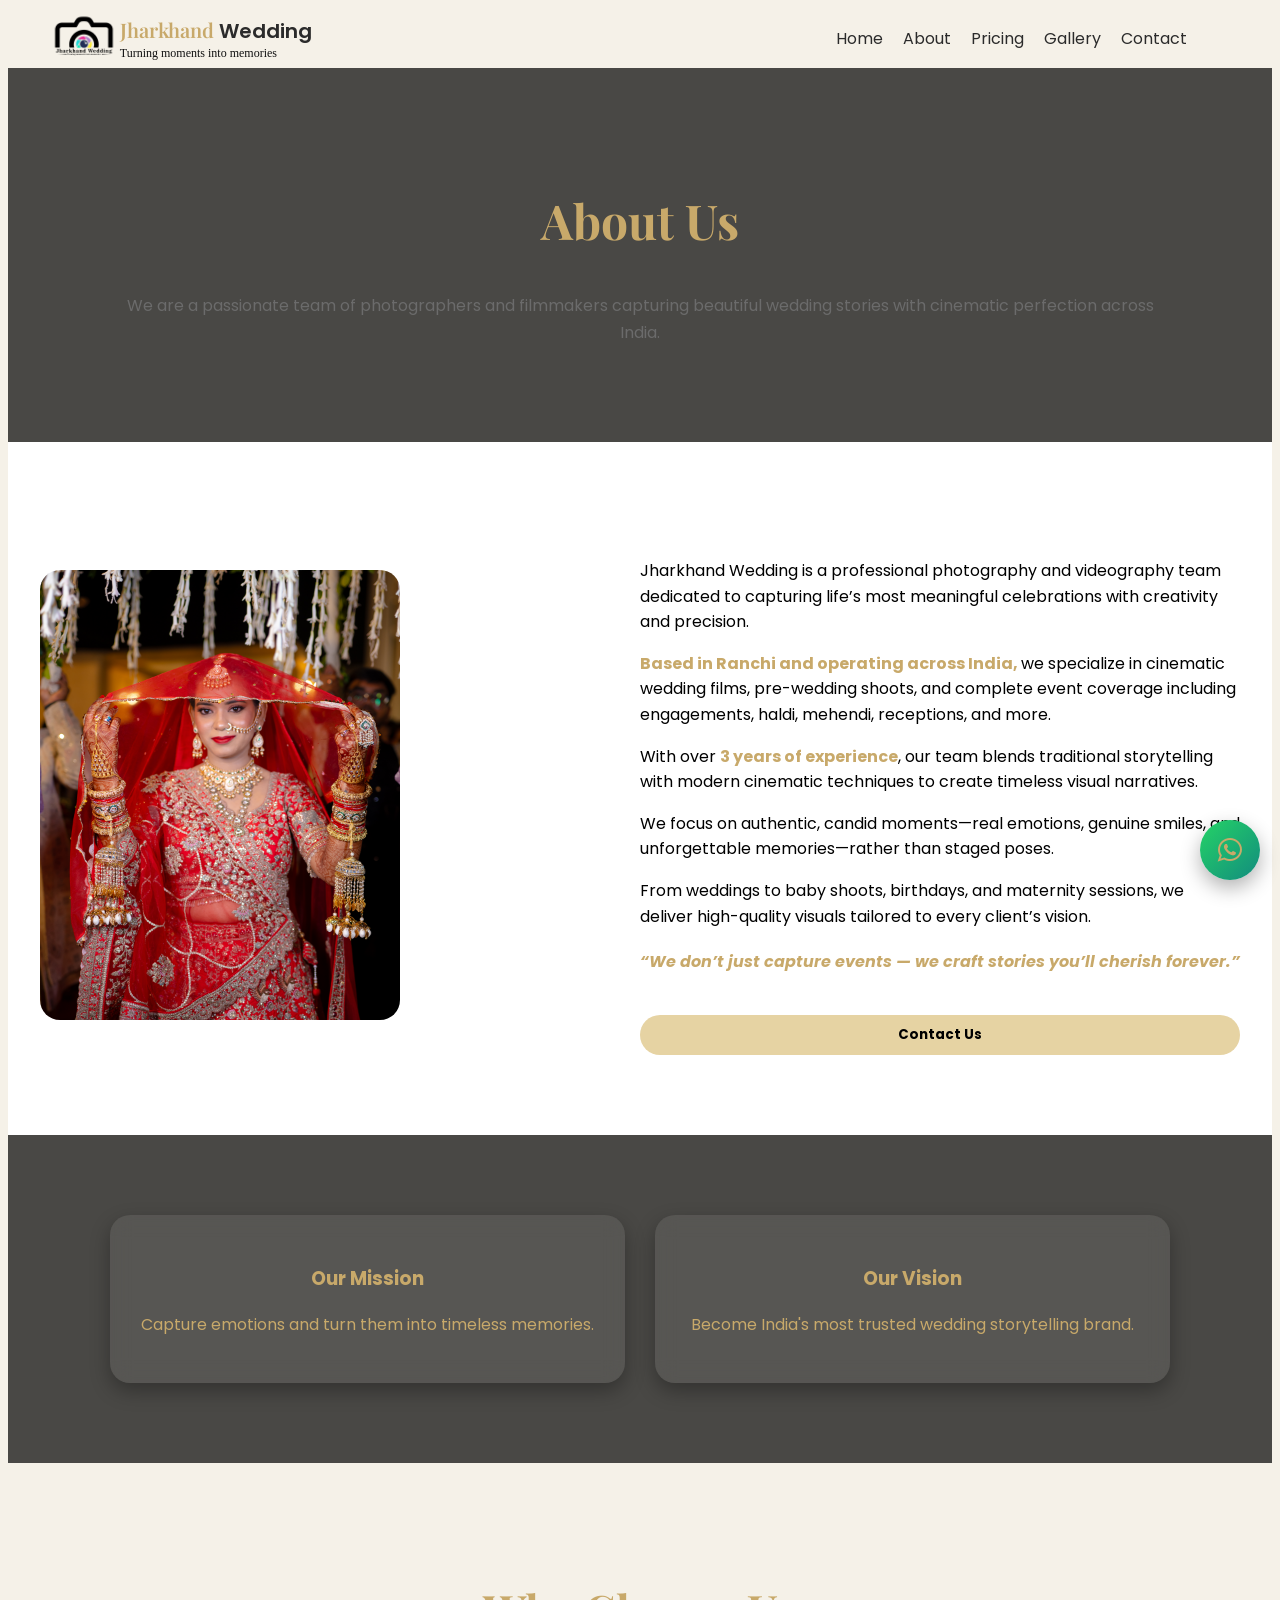
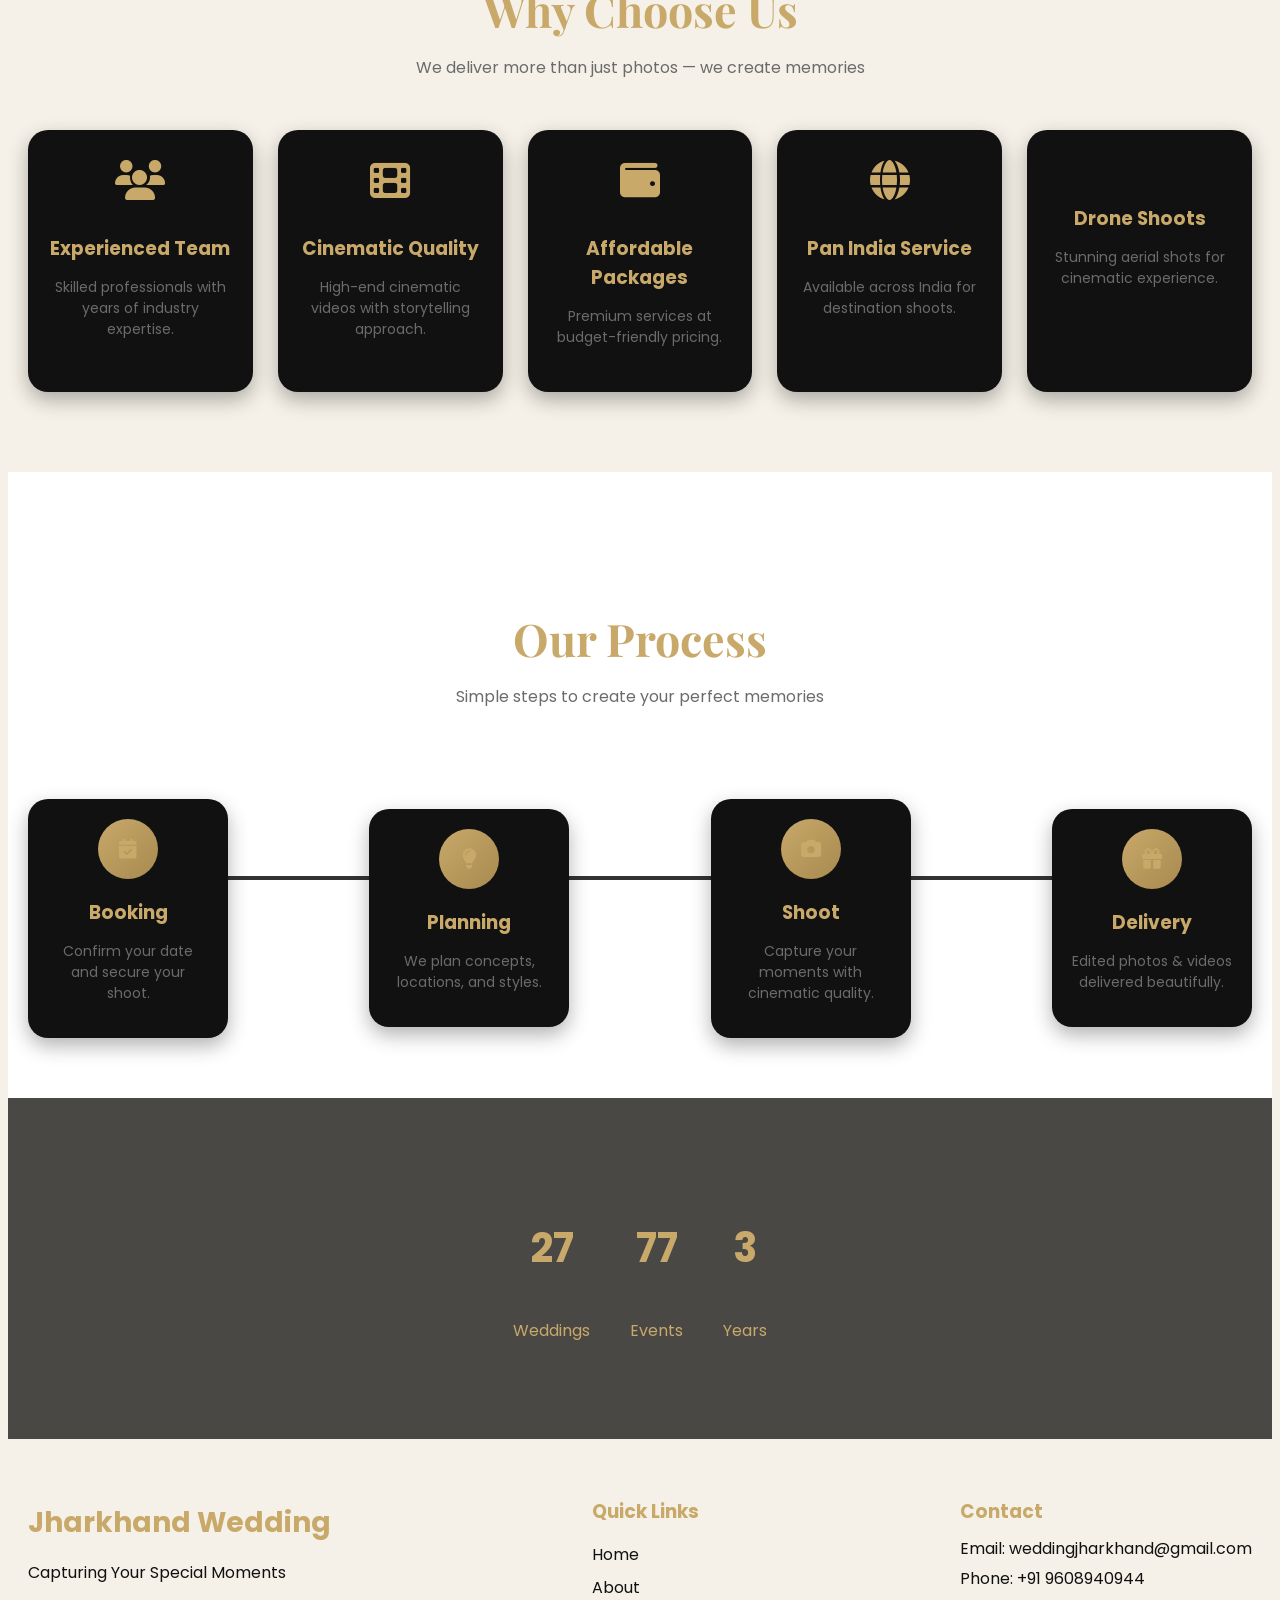
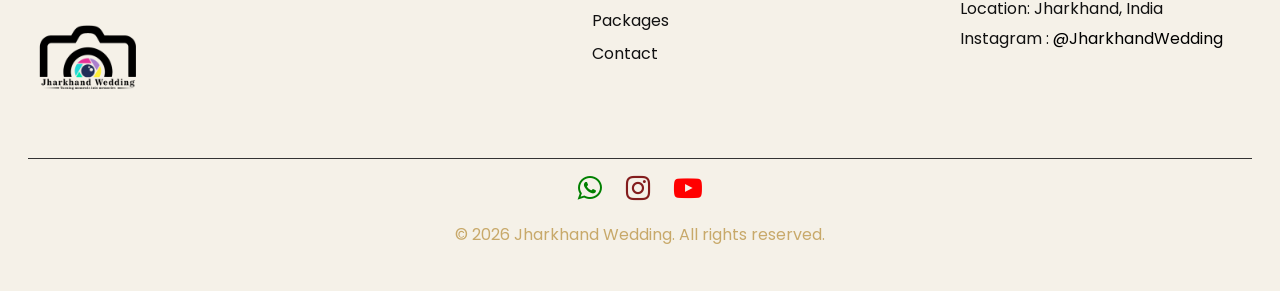
==== About.html @ ed56166b "added all the pages" ====
<!DOCTYPE html>
<html lang="en">


<head>
    <meta charset="UTF-8">
    <meta name="viewport" content="width=device-width, initial-scale=1.0">
    <title>Jharkhand Wedding - Cinematic Wedding Photography & Videography Across India</title>

    <meta property="og:title" content="Jharkhand Wedding - Best Wedding Photographer in Jharkhand">
    <meta property="og:description"
        content="Top wedding photography & videography in Jharkhand & across India. Book cinematic wedding films now!">
    <meta property="og:image" content="./img/cover.jpg">
    <meta property="og:type" content="website">

    <!-- Meta Description -->
    <!-- <meta name="description"
    content="Professional wedding photography & videography in Jharkhand & across India. Cinematic wedding films, pre-wedding shoots & event coverage. Book now!"> -->

    <!-- Keywords (Optional but still useful) -->
    <meta name="keywords"
        content="wedding photographer in Jharkhand, best wedding photographer Ranchi, cinematic wedding videography India, pre wedding shoot Jharkhand, candid photographer India, event photography Jharkhand, wedding videographer near me, professional photographer India">

    <!-- Author -->
    <meta name="author" content="Jharkhand Wedding">



    <!-- Schema Markup (Google Ranking Boost) -->
    <script type="application/ld+json">
{
  "@context": "https://schema.org",
  "@type": "PhotographyBusiness",
  "name": "Jharkhand Wedding",
  "image": "",
  "address": {
    "@type": "PostalAddress",
    "addressRegion": "Jharkhand",
    "addressCountry": "India"
  },
  "telephone": "+919608940944",
  "priceRange": "₹ 65000"
}
</script>



      <link rel="icon" type="image/x-icon" href="./favicon.png">

    <link rel="stylesheet" href="./style.css">
    <link rel="stylesheet" href="./About.css">
    <link rel="stylesheet" href="./responsive.css">


    <!-- Font Awesome CDN -->



    <link rel="stylesheet" href="https://cdnjs.cloudflare.com/ajax/libs/font-awesome/6.5.0/css/all.min.css">
    <link rel="stylesheet" href="https://cdnjs.cloudflare.com/ajax/libs/font-awesome/4.7.0/css/font-awesome.min.css">
    <!-- <link rel="stylesheet" href="https://cdnjs.cloudflare.com/ajax/libs/font-awesome/6.5.0/css/all.min.css"> -->
</head>

<a href="https://wa.me/919608940944" class="whatsapp-float" target="_blank">
    <i class="fa fa-whatsapp"></i>
</a>

<!-- <body class="theme-gold">  -->

<body class="theme-dark">
    <!-- <body class="theme-blue"> -->

    <!-- Navbar -->
    <div class="div-nabar">
        <nav class="navbar">

            <div class="logo-div">
                <img src="./logo 0.png" alt="logo">
                <div class="nav-lo">
                    <div class="logo">Jharkhand <span> Wedding</span></div>
                    <div class="logo-sub">Turning moments into memories</div>
                </div>
            </div>

            <ul class="nav-links" id="navLinks">
                <li><a href="./index.html">Home</a></li>
                <li><a href="./About.html">About</a></li>
                <li><a href="./pricing.html">Pricing</a></li>
                <li><a href="./gallery.html">Gallery</a></li>
                <li><a href="./Contact.html">Contact</a></li>
            </ul>

            <div class="hamburger" id="hamburger">
                <div></div>
                <div></div>
                <div></div>
            </div>

        </nav>
    </div>









    <!-- __________________________________________ -->
    <!-- ABOUT -->
    <section class="jw-section-bg" style="background-image:url('./IMAGE\ \ \(9\).jpg')">
        <div class="jw-container">
            <h2 class="jw-about-title">About Us</h2>
            <p class="jw-about-text">
                We are a passionate team of photographers and filmmakers capturing
                beautiful wedding stories with cinematic perfection across India.
            </p>
            <!-- <p>
        We are a passionate team of photographers and filmmakers based in Jharkhand,
        capturing beautiful wedding stories with a cinematic touch. With years of
        experience, we turn your special moments into timeless memories.
      </p> -->
        </div>
    </section>




    <!--  -->




    <!-- ___________________________________________ -->


    <section id="about" class="about-section">

        <div class="about-sec-h2">
            <!-- <h2>About Us</h2> -->

        </div>
        <div class="about-container">

            <div class="about-image">
                <div class="about-image-img">

                    <img src="./sw2.png" alt="Jharkhand Wedding">
                </div>
            </div>

            <div class="about-content">

                <p>
                    Jharkhand Wedding is a professional photography and videography team dedicated to capturing life’s
                    most
                    meaningful celebrations with creativity and precision.
                </p>

                <p>
                    <strong>
                        Based in Ranchi and operating across India,
                    </strong> we specialize in cinematic wedding films, pre-wedding shoots, and complete event coverage
                    including
                    engagements, haldi, mehendi, receptions, and more.
                </p>

                <p>
                    With over <strong>3 years of experience</strong>, our team blends traditional storytelling with
                    modern
                    cinematic techniques to create timeless visual narratives.
                </p>

                <p>
                    We focus on authentic, candid moments—real emotions, genuine smiles, and unforgettable
                    memories—rather than
                    staged poses.
                </p>

                <p>
                    From weddings to baby shoots, birthdays, and maternity sessions, we deliver high-quality visuals
                    tailored to
                    every client’s vision.
                </p>

                <h4 class="highlight">
                    “We don’t just capture events — we craft stories you’ll cherish forever.”
                </h4>

                <button class="about-btn" >
                    <a href="#footer" >
                        Contact Us
                    </a>


                </button>
            </div>

        </div>

    </section>


    <!-- MISSION -->
    <section class="jw-section-bg" style="background-image:url('./IMAGE\ \ \(13\).jpg')">
        <div class="jw-container jw-mission-grid">

            <div class="jw-mission-card">
                <h3>Our Mission</h3>
                <p>Capture emotions and turn them into timeless memories.</p>
            </div>

            <div class="jw-mission-card">
                <h3>Our Vision</h3>
                <p>Become India's most trusted wedding storytelling brand.</p>
            </div>

        </div>
    </section>




    <section class="why-us" id="why-us">
        <div class="container">
            <h2 class="section-title-choose whychoose-about">Why Choose Us</h2>
            <p class="section-subtitle">We deliver more than just photos — we create memories</p>

            <div class="why-grid">

                <div class="why-card">
                    <i class="fas fa-users"></i>
                    <h3>Experienced Team</h3>
                    <p>Skilled professionals with years of industry expertise.</p>
                </div>

                <div class="why-card">
                    <i class="fas fa-film"></i>
                    <h3>Cinematic Quality</h3>
                    <p>High-end cinematic videos with storytelling approach.</p>
                </div>

                <div class="why-card">
                    <i class="fas fa-wallet"></i>
                    <h3>Affordable Packages</h3>
                    <p>Premium services at budget-friendly pricing.</p>
                </div>

                <div class="why-card">
                    <i class="fas fa-globe"></i>
                    <h3>Pan India Service</h3>
                    <p>Available across India for destination shoots.</p>
                </div>

                <div class="why-card">
                    <i class="fas fa-drone"></i>
                    <h3>Drone Shoots</h3>
                    <p>Stunning aerial shots for cinematic experience.</p>
                </div>

            </div>
        </div>
    </section>








    <!-- process explain  -->

    <section class="process" id="process">
        <div class="container">
            <h2 class="section-title">Our Process</h2>
            <p class="section-subtitle">Simple steps to create your perfect memories</p>

            <div class="process-timeline">

                <div class="process-step">
                    <div class="icon"><i class="fas fa-calendar-check"></i></div>
                    <h3>Booking</h3>
                    <p>Confirm your date and secure your shoot.</p>
                </div>

                <div class="process-step">
                    <div class="icon"><i class="fas fa-lightbulb"></i></div>
                    <h3>Planning</h3>
                    <p>We plan concepts, locations, and styles.</p>
                </div>

                <div class="process-step">
                    <div class="icon"><i class="fas fa-camera"></i></div>
                    <h3>Shoot</h3>
                    <p>Capture your moments with cinematic quality.</p>
                </div>

                <div class="process-step">
                    <div class="icon"><i class="fas fa-gift"></i></div>
                    <h3>Delivery</h3>
                    <p>Edited photos & videos delivered beautifully.</p>
                </div>

            </div>
        </div>
    </section>




    <!-- TEAM -->
    <!-- <section class="jw-section-bg" style="background-image:url('images/team-bg.jpg')">
        <div class="jw-container">
            <h2 class="jw-about-title">Our Team</h2>

            <div class="jw-team-grid">
                <div class="jw-team-card">
                    <img src="https://i.pravatar.cc/150?img=1">
                    <h3>Chandan</h3>
                    <p>Photographer</p>
                </div>

                <div class="jw-team-card">
                    <img src="https://i.pravatar.cc/150?img=2">
                    <h3>Rahul</h3>
                    <p>Videographer</p>
                </div>
            </div>

        </div>
    </section> -->

    <!-- STATS -->
    <section class="jw-section-bg" style="background-image:url('./IMAGE\ \ \(5\).jpg')">
        <div class="jw-container jw-stats-grid">

            <div class="jw-stat-box">
                <h3 data-count="27">0</h3>
                <p>Weddings</p>
            </div>
            <div class="jw-stat-box">
                <h3 data-count="84">0</h3>
                <p>Events</p>
            </div>

            <div class="jw-stat-box">
                <h3 data-count="3">0</h3>
                <p>Years</p>
            </div>

        </div>
    </section>















    <!-- ------------------------------------- -->

    <footer id="footer" class="footer">
        <div class="footer-container">

            <!-- Left: Brand -->
            <div class="footer-brand">
                <h2>Jharkhand Wedding</h2>
                <p>Capturing Your Special Moments</p>

                <div>
                    <img style="width: 120px;" src="./logo 0.png" alt="logo">

                </div>
            </div>


            <div class="footer-links">
                <h3>Quick Links</h3>
                <ul>
                    <li><a href="./index.html">Home</a></li>
                    <li><a href="./About.html">About</a></li>
                    <li><a href="./pricing.html">Packages</a></li>
                    <li><a href="./Contact.html">Contact</a></li>
                </ul>
            </div>


            <div class="footer-contact">
                <h3>Contact</h3>
                <p>Email: weddingjharkhand@gmail.com</p>
                <p>Phone: +91 9608940944</p>
                <p>Location: Jharkhand, India</p>
                <p>Instagram : <a style="color: rgb(0, 0, 0);" href="https://www.instagram.com/jharkhandwedding/"">@JharkhandWedding</a></p>
      </div>

    </div>


    <div class=" footer-bottom">
                        <div class="social-icons">
                            <a href="https://wa.me/9608940944"><i style="color: green ; font-size: 28px;"
                                    class="fa fa-whatsapp" aria-hidden="true"></i></a>
                            <a href="https://www.instagram.com/jharkhandwedding/"><i class="fa fa-instagram"
                                    style="font-size:28px;color:rgb(131, 29, 29)"></i></a>
                            <a href="https://www.youtube.com/@Jharkhand_Wedding"><i class="fa fa-youtube-play"
                                    style="font-size:28px;color:red"></i>
                            </a>
                        </div>
                        <p>© 2026 Jharkhand Wedding. All rights reserved.</p>
            </div>
    </footer>






    <script>

        /* Scroll Animation */
        const observerabout = new IntersectionObserver(entries => {
            entries.forEach(entry => {
                if (entry.isIntersecting) {
                    entry.target.classList.add("jw-show");
                }
            });
        });

        document.querySelectorAll(".jw-about-text, .jw-mission-card")
            .forEach(el => observerabout.observe(el));

        /* Counter */
        document.querySelectorAll(".jw-stat-box h3").forEach(counter => {
            let update = () => {
                let target = +counter.dataset.count;
                let count = +counter.innerText;
                let speed = target / 100;

                if (count < target) {
                    counter.innerText = Math.ceil(count + speed);
                    setTimeout(update, 20);
                } else {
                    counter.innerText = target;
                }
            };
            update();
        });

    </script>

    <script src="./script.js"></script>

</body>

</html>
---- style.css ----
/* ================= ROOT VARIABLES (DEFAULT THEME) ================= */

@import url('https://fonts.googleapis.com/css2?family=Playfair+Display:ital,wght@0,400..900;1,400..900&family=Poppins:ital,wght@0,100;0,200;0,300;0,400;0,500;0,600;0,700;0,800;0,900;1,100;1,200;1,300;1,400;1,500;1,600;1,700;1,800;1,900&display=swap');


:root {


  /* __________________________ */
  /* 🌟 Brand Colors */
  --primary: #C8A96A;
  /* Gold */
  --primary-dark: #A8894F;
  /* Hover gold */
  --primary-light: #E6D3A3;
  /* Soft gold */

  /* 🖤 Neutrals */
  --secondary: #111111;
  /* Dark sections */
  --accent: #C8A96A;
  /* Accent same as gold */

  /* 🎨 Backgrounds */
  --bg-main: #F5F1E8;
  /* Main cream bg */
  --bg-light: #FFFFFF;
  /* Section bg */
  --bg-dark: #111111;
  /* Dark section */
  --bg-card: #1A1A1A;
  /* Dark cards */

  /* ✍️ Text */
  --text-main: #2B2B2B;
  /* Main text */
  --text-dark: #000000;
  --text-light: #FFFFFF;
  --text-muted: #6B6B6B;
  /* Secondary text */
  --text-fade: #A0A0A0;
  /* Light text */


  /* ______________________________ */



  /* GRADIENT */
  --gradient-main: linear-gradient(135deg, #C8A96A, #A8894F);

  /* FONTS */
  /* font-family: "Playfair Display", serif; */
  /* font-family: "Poppins", sans-serif; */

  /* --font-primary: "Lora", serif;
  --font-heading: "Great Vibes", cursive;
  --font-basic: sans-serif; */
  --font-primary: "Poppins", sans-serif;
  --font-heading: "Playfair Display", serif;
  --font-basic: sans-serif;

  /* SPACING */
  --padding: 10px;
  --radius: 20px;

  /* SHADOW */
  --shadow: 0 8px 20px rgba(0, 0, 0, 0.3);

  /* TRANSITION */
  --transition: 0.3s ease;
}

/* ================= THEME 1 (DARK GOLD - DEFAULT) ================= */
/* .theme-dark {
  --primary: #C8A96A; 
  --bg-main: #000;
  --text-main: #fff;
} */

/* ================= THEME 2 (ROYAL BLUE) ================= */
/* .theme-blue {
  --primary: #00c6ff;
  --accent: #0072ff;
  --bg-main: #0a0f1c;
  --text-main: #e6f0ff;
} */

/* ================= THEME 3 (WEDDING PINK) ================= */
/* .theme-pink {
  --primary: #ff4e8a;
  --accent: #ff9eb5;
  --bg-main: #1a0f14;
  --text-main: #ffe6ee;
} */

/* ================= THEME 4 (ELEGANT GREEN) ================= */
/* .theme-green {
  --primary: #00c896;
  --accent: #00a67d;
  --bg-main: #061a14;
  --text-main: #e6fff7;
} */









/* @import url('https://fonts.googleapis.com/css2?family=Great+Vibes&display=swap'); */

@import url('https://fonts.googleapis.com/css2?family=Lora:ital,wght@0,400..700;1,400..700&display=swap');


/* * {
  color: #FA8112;
  margin: 0;
  padding: 0;
  border: 0;
  outline: 0;
  text-decoration: none;
  list-style: none;
  /* overflow-y: hidden; */

/* } * */

* {
  box-sizing: border-box;
  color: var(--primary);
  font-family: var(--font-primary);
}

/* html,
body {
  height: 100%;
  width: 100%;
  /* overflow-x: hidden; */
/* -ms-overflow-style: none; */
/* IE and Edge */
/* scrollbar-width: none; */
/* Firefox */

/* background: #000; */
/* } */


body {
  background: var(--bg-main);
  overflow-x: hidden;
  color: var(--text-main);
}




/* a {
  color: rgb(0, 0, 0);
  } */

a {
  color: var(--text-dark);
  text-decoration: none;
}

/* BUTTON */



button {
  border: none;
  padding: 10px 20px;
  border-radius: 20px;
  cursor: pointer;
  font-weight: bold;
  width: 100%;


  background: var(--accent);
  color: var(--text-dark);
  border-radius: var(--radius);
  transition: var(--transition);
}

button:hover {
  background: var(--primary-light);
  color: var(--bg-light);
}


/* WhatsApp Floating Button */
.whatsapp-float {
  position: fixed;
  width: 60px;
  height: 60px;
  bottom: 20px;
  right: 20px;
  /* background: linear-gradient(135deg, #25D366, #128C7E); */
  color: #fff;
  border-radius: 50%;
  text-align: center;
  font-size: 28px;
  /* box-shadow: 0 8px 20px rgba(0, 0, 0, 0.3); */
  z-index: 1000;
  display: flex;
  align-items: center;
  justify-content: center;
  transition: all 0.3s ease;
  animation: floatPulse 2s infinite;

  background: linear-gradient(135deg, #25D366, #128C7E);
  box-shadow: var(--shadow);
}

/* Hover Effect */
.whatsapp-float:hover {
  transform: scale(1.1) rotate(5deg);
  box-shadow: 0 12px 30px rgba(0, 0, 0, 0.4);
}

/* Icon Styling */
.whatsapp-float i {
  margin: 0;
}


/* Pulse Animation */
@keyframes floatPulse {
  0% {
    box-shadow: 0 0 0 0 rgba(1, 1, 1, 0.6);
  }

  70% {
    box-shadow: 0 0 0 15px rgba(37, 211, 102, 0);
  }

  100% {
    box-shadow: 0 0 0 0 rgba(37, 211, 102, 0);
  }
}





/* ---------------------------------------------------------- */
.div-nabar {

  /* color: rgb(0, 0, 0); */
  /* box-shadow: #000; */
  /* position: fixed; */
  /* border: 5px solid gold; */
  height: 60px;
  width: 100%;
  top: 0;
  left: 0px;
  display: flex;
  justify-content: center;
  align-items: center;
  z-index: 1000;

  /* position: sticky;
  z-index: 1000; */

  /* 
  position: fixed;
  top: 0;
  width: 100%;
  z-index: 1000; */
  /* background-color: var(--secondary); */
}




.navbar {
  /* border: 2px solid blue; */
  display: flex;
  flex-direction: row;
  justify-content: space-around;
  padding: 5px;
  padding-left: 40px;
  padding-right: 40px;
  align-items: center;
  /* background-color: rgb(168, 161, 161) !important; */
  /* height: 60px; */
  /* width: 100%; */
  /* gap: 20px; */



}

.logo-div {
  display: flex;
  justify-content: flex-start;
  align-items: center;
}

.navbar img {
  width: 10%;
  height: 10%;
}

.logo {
  width: 30%;
  font-size: 20px;
  font-style: normal;
  font-weight: 600;

  /* font-family: serif; */
  display: flex;
  flex-direction: row;
  justify-content: flex-start;

  /* font-weight: 300; */
  /* font-family: "Great Vibes", cursive; */

  font-family: var(--font-heading);

}

.navbar ul li {
  list-style: none;
  display: flex;


}

.nav-links {
  gap: 10px;
  display: flex;
  flex-direction: row;
  justify-content: flex-end;
  align-items: center;
  width: 70%;
  padding-right: 40px;
}

.nav-lo {
  display: flex;
  flex-direction: column;
  /* justify-content: flex-end; */
  /* align-items: center; */
}

.logo span {
  /* color: rgb(255, 255, 255); */
  padding-left: 5px;
  color: var(--text-main);


}

.logo-sub {
  font-size: 12px;
  color: var(--bg-dark);
  font-family: 'Times New Roman', Times, serif;
  font-weight: 400;
}

.nav-links li a {
  color: rgb(0, 0, 0);
  text-decoration: none;
  display: flex;
  flex-direction: row;
  justify-content: center;
  align-items: center;
  padding: 5px;
  /* color: white; */
  color: var(--text-main);


}

.nav-links a:hover::after {
  width: 100%;
}

.nav-links a:hover {

  /* border: 1px solid rgb(40, 40, 40);
  background-color: #333;
  color: #FA8112; */

  background-color: #333;
  color: var(--primary);
}

/* Hamburger */
.hamburger {
  display: none;
  flex-direction: column;
  cursor: pointer;
}

.hamburger div {
  width: 25px;
  height: 3px;
  background: #000000;
  margin: 4px;
  transition: 0.3s;

}

/* ____________________________________ */


.hero-video {
  position: relative;
  height: 100vh;
  left: 0;
  right: 0;
  overflow: hidden;
  /* opacity: 0.1; */
  top: 60px;
  border: 8px solid rgb(249, 64, 255);

}

.imag-hero-main {
  width: 100%;
  /* border: 2px solid green; */
}


/* .hero-video video {
  position: absolute;
  width: 100%;
  height: 100%;
  object-fit: cover;
} */

.overlay {
  position: absolute;
  inset: 0;
  background: rgba(0, 0, 0, 0.5);
}

.hero-content {
  position: relative;
  z-index: 2;
  text-align: center;
  top: 40%;
}

.video-container {
  /* border: 2px solid red; */
  position: relative;
  height: 100vh;
  width: 100%;
  overflow: hidden;
}

.video-container iframe {
  /* border: 5px solid rgb(0, 251, 255); */

  position: absolute;
  top: 50%;
  left: 50%;
  width: 177.77vh;
  /* 16:9 ratio */
  height: 100vh;
  transform: translate(-50%, -50%);
  pointer-events: none;
  /* disables click */

  width: 100%;
  height: 100%;
  object-fit: cover;
}

/* ________________________________________ */
.particles {
  position: absolute;
  width: 100%;
  height: 100%;
  /* background: url('https://i.ibb.co/7QpKsCX/'); */
  animation: float 20s linear infinite;
  /* opacity: 0.8; */
}

/* @keyframes float {
  from {
    transform: translateX(0);
  }

  to {
    transform: translateX(-1000px);
  }
} */



/* .film-grain{
  position: fixed;
  inset: 0;
  background: url('https://i.ibb.co/N7k8zGk/grain.png');
  opacity: 0.15;
  pointer-events: none;
} */




/* _______________________________ */


.hero {
  width: 100%;
  height: 100vh;
  /* height: calc(100vh - 60px); */
  /* margin-top: 60px; */
  /* border: 3px solid rgb(255, 68, 0); */
  /* background-color: aqua; */
  padding: 10px;
  /* margin-top: 10px; */
  overflow: hidden;
  /* margin-top: 60px; */
  display: flex;
  justify-content: flex-start;
  align-items: center;
   position: relative;
  z-index: 1;

}

.hero::before {
  content: "";
  position: absolute;
  inset: 0;

  background: url("./IMAGE\ \ \(22\).jpg") center/cover no-repeat;
  opacity: .9;

  z-index: -1;
}




.hero-div {
  display: flex;
  justify-content: center;
  align-items: center;
  flex-direction: column;
  padding: 60px;
  /* border: 6px solid rgb(1, 73, 255); */
  padding: 10px;
  margin: 40px;
  z-index: 10;
}

/* Title */
.text-5xl {
  font-size: 60px;
  font-weight: 600;
  font-family: sans-serif;
  display: flex;
  gap: 0px;
  /* font-family: 'Great Vibes', cursive;
    font-size: 2rem */
  font-style: normal;
  /* border: 2px solid rgb(255, 145, 67); */

  font-family: var(--font-heading);
  font-family: "Great Vibes", cursive !important;
  font-weight: 800;
  color: var(--primary);
}

/* Subtitle */
.mt-4-text-lg {
  font-size: 15px;
  font-weight: 600;
  font-family: sans-serif;
  /* border: 2px solid green; */
  display: flex;
  justify-content: center;
  align-items: center;
  width: 100%;

}


.hero-sec-btn {
  display: flex;
  justify-content: center;
  z-index: 9;
  width: 100%;
  margin: 20px;

}


.hero-sec-btn button {
  width: 35%;
}


/* LEFT TEXT */
.left-text {
  width: 50%;
  display: flex;
  align-items: center;
  justify-content: flex-end;
  /* display: inline-block; */
  opacity: 0;
  padding-right: 10px;
  transform: translateX(-200px);
  animation: slideLeft 1.5s ease-out forwards;
  /* border: 2px solid rgb(208, 171, 171); */
  font-family: var(--font-heading);
  font-family: "Great Vibes", cursive !important;

}

/* RIGHT TEXT */
.right-text {
  width: 50%;
  /* border: 2px solid black; */
  display: inline-block;
  opacity: 0;
  color: white;
  transform: translateX(200px);
  animation: slideRight 1.5s ease-out forwards;
}

/* BOTTOM TEXT */
.bottom-text {
  margin-top: -25px;

  opacity: 0;
  transform: translateY(100px);
  animation: slideUp 1s ease-out forwards;
  animation-delay: 1.5s;
  /* appears after 3 seconds */
}

/* KEYFRAMES */
@keyframes slideLeft {
  to {
    opacity: 1;
    transform: translateX(0);
  }
}

@keyframes slideRight {
  to {
    opacity: 1;
    transform: translateX(0);
  }
}

@keyframes slideUp {
  to {
    opacity: 1;
    transform: translateY(0);
  }
}


/* ______________________________________ */
.about-section {
  /* margin-top: 17px; */
  padding: 80px 20px;
  color: #fff;
  display: flex;
  justify-content: center;
  align-items: center;
  flex-direction: column;
  /* border: 4px solid rgba(3, 97, 249, 0.555); */
  background-color: #ccc;
  background-color: var(--bg-light);

}

/* CONTAINER */
.about-container {
  /* border: 2px solid blue; */
  display: flex;
  align-items: center;
  flex-direction: row;
  justify-content: space-between;
  gap: 50px;
  max-width: 1200px;
  width: 100%;
  margin: auto;
  /* flex-wrap: wrap; */
}

/* IMAGE */

.about-image {
  /* border: 5px solid red; */
  width: 30%;
}

.about-image img {
  /* width: 00px; */
  width: 100%;
  border-radius: 20px;
  transition: 0.5s;
  transform: scale(0.9);
  /* border: 2px solid rgb(7, 173, 120); */
  opacity: 0;
}

/* CONTENT */
.about-content {
  max-width: 600px;
  /* border: 2px solid burlywood; */
  width: 90%;
}

.about-sec-h2 {
  /* display: flex;
  align-items: center;
  justify-content: center; */
  font-size: 26px;
  margin-bottom: 20px;
  text-align: center;
  z-index: 9;

}

.about-content p {
  margin-bottom: 10px;
  color: #ccc;
  color: black;
  line-height: 1.6;
  color: var(--text-dark);

}

/* HIGHLIGHT */
.highlight {
  margin-top: 20px;
  font-style: italic;
  color: gold;
  color: var(--accent);

}

/* BUTTON */
.about-btn {
  margin-top: 20px;
  padding: 10px 25px;
  border: none;
  background: var(--primary-light);
  color: var(--bg-light);
  border-radius: 20px;
  cursor: pointer;
  font-weight: bold;

  transition: 0.3s;
}

.about-btn:hover {
  background: var(--accent);
  color: var(--bg-light);
}

/* ANIMATION ACTIVE */
.show .about-image img {
  transform: scale(1);
  opacity: 1;
}

.show .about-content {
  transform: translateX(0);
  opacity: 1;
}

.about-content {
  transform: translateX(50px);
  opacity: 0;
  transition: 0.8s ease;
}



/* ___________________________________________ */

.services {
  padding: 80px 20px;
  background: var(--bg-light);
  color: var(--text);
  text-align: center;

  /* border: 5px solid red; */
}


.jw-section-bg-servc {
  position: relative;
  background-size: cover;
  background-position: center;
  background-attachment: fixed;
  /* backop */
  /* opacity: .8; */

}

.jw-section-bg-servc::before {
  content: "";
  position: absolute;
  inset: 0;
  /* background: rgba(0, 0, 0, 0.7); */
}

.container-why-us {
  /* opacity: 1; */
}

.section-title {
  font-size: 2.5rem;
  margin-bottom: 10px;
}

.section-subtitle {
  color: #aaa;
  margin-bottom: 50px;
}

.services-grid {
  display: grid;
  grid-template-columns: repeat(auto-fit, minmax(250px, 1fr));
  gap: 25px;
}

.service-card {
  background: var(--card-bg);
  padding: 30px 20px;
  border-radius: 15px;
  transition: 0.4s ease;
  cursor: pointer;
  opacity: 0;
  transform: translateY(40px);
}

.service-card i {
  font-size: 40px;
  margin-bottom: 15px;
  color: var(--primary);
}

.service-card h3 {
  margin-bottom: 10px;
}

.service-card p {
  font-size: 14px;
  color: #bbb;
}

/* Hover Effect */
.service-card:hover {
  transform: translateY(-10px) scale(1.03);
  /* color: var(--bg-light);
  color: #fff; */
  background: linear-gradient(135deg, var(--primary), var(--primary-light));
}

/* Animation Active */
.service-card.show {
  opacity: 1;
  transform: translateY(0);
}


/* ____________________________________________________________------- */

.gallerysec {
  padding: 80px 20px;
  background: var(--bg-main);
  color: var(--text-main);
  text-align: center;
  overflow: hidden;
}

.gallery-slidersec {
  overflow: hidden;
  position: relative;
}

.gallery-tracksec {
  display: flex;
  width: max-content;
  animation: scrollGallery 25s linear infinite;
}

/* Image Style */
.gallery-tracksec img {
  width: 400px;
  /* height: 300px; */
  object-fit: cover;
  margin: 10px;
  border-radius: var(--radius);
  transition: var(--transition);
  /* box-shadow: var(--shadow); */
}

/* Hover Effect */
.gallery-tracksec img:hover {
  transform: scale(1.1);
}

/* Pause on Hover */
.gallery-slidersec:hover .gallery-tracksec {
  animation-play-state: paused;
}

/* Animation */
@keyframes scrollGallery {
  0% {
    transform: translateX(0);
  }

  100% {
    transform: translateX(-50%);
  }
}

/* Responsive */
@media (max-width: 768px) {
  .gallery-tracksec img {
    width: 220px;
    height: 150px;
  }
}



/* _______________________________ */

/* viddeo show case  */

.video-showcase {
  padding: 80px 20px;
  background: var(--bg-light);
  color: var(--text-main);
  text-align: center;
}

.section-title {
  font-family: var(--font-heading);
  font-size: 2.8rem;
  color: var(--primary);
}

.section-subtitle {
  color: var(--text-muted);
  margin-bottom: 50px;
}

/* Grid */
.video-grid {
  display: grid;
  grid-template-columns: repeat(auto-fit, minmax(280px, 1fr));
  gap: 25px;
}

/* Card */
.video-card {
  cursor: pointer;
  border-radius: var(--radius);
  overflow: hidden;
  position: relative;
  box-shadow: var(--shadow);
  transform: translateY(40px);
  /* opacity: 0; */
  transition: var(--transition);
}

/* Thumbnail */
.video-thumb {
  position: relative;
}

.video-thumb img {
  width: 100%;
  display: block;
  transition: var(--transition);
}

/* Play Button */
.play-btn {
  position: absolute;
  top: 50%;
  left: 50%;
  transform: translate(-50%, -50%);
  background: var(--gradient-main);
  width: 60px;
  height: 60px;
  border-radius: 50%;
  display: flex;
  align-items: center;
  justify-content: center;
  color: var(--text-dark);
  font-size: 20px;
}

/* Hover Preview */
.video-card:hover img {
  transform: scale(1.1);
  filter: brightness(0.6);
}

/* Animation */
.video-card.show {
  opacity: 1;
  transform: translateY(0);
}

/* Modal */
.video-modal {
  position: fixed;
  top: 0;
  left: 0;
  width: 100%;
  height: 100%;
  background: rgba(0, 0, 0, 0.9);
  display: none;
  align-items: center;
  justify-content: center;
  z-index: 999;
}

.video-modal.active {
  display: flex;
}

/* Video Container */
.video-container {
  width: 90%;
  max-width: 900px;
}

.video-container iframe {
  width: 100%;
  height: 500px;
  border-radius: var(--radius);
}

/* Close */
.close-btn {
  position: absolute;
  top: 20px;
  right: 30px;
  font-size: 30px;
  color: var(--text-main);
  cursor: pointer;
}

/* Responsive */
@media (max-width: 768px) {
  .video-container iframe {
    height: 250px;
  }

  .section-title {
    font-size: 2.2rem;
  }
}

/* _____________________________________________ */
/* why us  */




.why-us {
  padding: 80px 20px;
  /* background: var(--bg-main); */
  color: var(--text-main);
  text-align: center;
  /* border: 3px solid green; */

}

.section-title-choose {
  font-family: var(--font-heading);
  font-size: 2.8rem;
  margin-bottom: 10px;
  color: var(--primary);
  color: #fff;
  z-index: 100;
}

.section-subtitle-why {
  font-family: var(--font-primary);
  color: var(--text-muted);
  margin-bottom: 50px;
  color: #fff;

}

.why-grid {
  display: grid;
  grid-template-columns: repeat(auto-fit, minmax(220px, 1fr));
  gap: 25px;
}

.why-card {
  background: var(--secondary);
  padding: 30px 20px;
  border-radius: var(--radius);
  box-shadow: var(--shadow);
  transition: var(--transition);
  opacity: 0;
  transform: translateY(40px);
  cursor: pointer;
  position: relative;
  overflow: hidden;
}

/* Icon */
.why-card i {
  font-size: 40px;
  margin-bottom: 15px;
  color: var(--primary);
  transition: var(--transition);
}

.why-card h3 {
  margin-bottom: 10px;
  font-family: var(--font-primary);
}

.why-card p {
  font-size: 14px;
  color: var(--text-muted);
}

/* Hover Effect */
.why-card::before {
  content: "";
  position: absolute;
  width: 100%;
  height: 100%;
  background: var(--gradient-main);
  top: 100%;
  left: 0;
  z-index: 0;
  transition: var(--transition);
}

.why-card:hover::before {
  top: 0;
}

.why-card:hover {
  transform: translateY(-10px) scale(1.03);
}

.why-card:hover i,
.why-card:hover h3,
.why-card:hover p {
  color: var(--text-dark);
  position: relative;
  z-index: 1;
}

/* Scroll Animation */
.why-card.show {
  opacity: 1;
  transform: translateY(0);
}



/*  ________________________ proces s  */

.process {
  padding: 100px 20px;
  background: var(--bg-light);
  color: var(--text-main);
  text-align: center;
}

.section-title {
  font-family: var(--font-heading);
  font-size: 2.8rem;
  color: var(--primary);
}

.section-subtitle {
  color: var(--text-muted);
  margin-bottom: 60px;
}

/* Timeline Layout */
.process-timeline {
  display: flex;
  justify-content: space-between;
  align-items: center;
  position: relative;
  gap: 20px;
}

/* Connecting Line */
.process-timeline::before {
  content: "";
  position: absolute;
  top: 50%;
  left: 5%;
  width: 90%;
  height: 4px;
  background: #333;
  transform: translateY(-50%);
  z-index: 0;
}

/* Glow Animation Line */
.process-timeline::after {
  content: "";
  position: absolute;
  top: 50%;
  left: 5%;
  width: 0%;
  height: 4px;
  background: var(--gradient-main);
  transform: translateY(-50%);
  animation: glowLine 4s infinite linear;
  z-index: 1;
}

@keyframes glowLine {
  0% {
    width: 0%;
  }

  100% {
    width: 90%;
  }
}

/* Step */
.process-step {
  position: relative;
  z-index: 2;
  width: 100%;
  max-width: 200px;
  padding: 20px;
  background: var(--secondary);
  border-radius: var(--radius);
  box-shadow: var(--shadow);
  transition: var(--transition);
  /* opacity: 0; */
  transform: translateY(40px);
}

/* Icon Circle */
.process-step .icon {
  width: 60px;
  height: 60px;
  margin: 0 auto 15px;
  background: var(--gradient-main);
  border-radius: 50%;
  display: flex;
  align-items: center;
  justify-content: center;
  color: var(--text-dark);
  font-size: 20px;
}

/* Text */
.process-step h3 {
  margin-bottom: 10px;
}

.process-step p {
  font-size: 14px;
  color: var(--text-muted);
}

/* Hover */
.process-step:hover {
  transform: translateY(-10px) scale(1.05);
}

/* Animation */
.process-step.show {
  opacity: 1;
  transform: translateY(0);
}


/* ---------------------------- */
.testimonials {
  padding: 80px 20px;
  background: var(--bg-main);
  color: var(--text-main);
  text-align: center;
  overflow: hidden;
}

.section-title {
  font-family: var(--font-heading);
  font-size: 2.8rem;
  color: var(--primary);
}

.section-subtitle {
  color: var(--text-muted);
  margin-bottom: 50px;
  font-family: var(--font-primary);
}

/* Slider Wrapper */
.testimonial-wrapper {
  overflow: hidden;
  position: relative;
}

/* Track */
.testimonial-track {
  display: flex;
  gap: 20px;
  transition: transform 0.6s ease;
}

.stars {
  margin: 10px 0;
}

.stars i {
  color: var(--accent);
  /* gold color */
  font-size: 16px;
  margin: 0 2px;
  transition: var(--transition);
}


/* Optional Hover Effect */
.testimonial-card:hover .stars i {
  color: var(--text-dark);
}

/* Card */
.testimonial-card {
  min-width: 300px;
  max-width: 350px;
  background: var(--secondary);
  padding: 30px 20px;
  border-radius: var(--radius);
  box-shadow: var(--shadow);
  transition: var(--transition);
  /* opacity: 0; */
  transform: translateY(40px);
}

/* Image */
.testimonial-card img {
  width: 70px;
  height: 70px;
  border-radius: 50%;
  margin-bottom: 15px;
  border: 3px solid var(--primary);
}

.testimonial-card p {
  font-size: 15px;
  color: var(--text-muted);
  margin-bottom: 15px;
}

.testimonial-card h3 {
  font-family: var(--font-primary);
  color: var(--primary);
}

/* Hover */
.testimonial-card:hover {
  transform: translateY(-10px) scale(1.03);
  background: var(--gradient-main);
  color: var(--text-dark);
}

.testimonial-card:hover p,
.testimonial-card:hover h3 {
  color: var(--text-dark);
}

/* Scroll Animation */
.testimonial-card.show {
  opacity: 1;
  transform: translateY(0);
}

/* Responsive */
@media (max-width: 768px) {
  .testimonial-card {
    min-width: 250px;
  }

  .section-title {
    font-size: 2.2rem;
  }
}

/* ______________________________________________ */

/* SECTION */
.package-section {
  padding: 60px 20px;
  text-align: center;
  background-color: #ccc;
}

.package-title {
  font-size: 40px;
  margin-bottom: 40px;
}

/* FLEXBOX */
.package-container {
  display: flex;
  gap: 30px;
  justify-content: center;
  flex-wrap: wrap;
}

/* BOX */
.package-box {
  /* background: #111; */
  padding: 25px;
  width: 330px;
  border-radius: 15px;
  transition: 0.4s ease;
  cursor: pointer;
  /* border: 1px solid #222; */
  padding-top: 40px;
  padding-bottom: 40px;
  /* box-shadow: rgba(0, 0, 0, 0.25) 0px 54px 55px, rgba(0, 0, 0, 0.12) 0px -12px 30px, rgba(0, 0, 0, 0.12) 0px 4px 6px, rgba(0, 0, 0, 0.17) 0px 12px 13px, rgba(0, 0, 0, 0.09) 0px -3px 5px; */
  background: var(--secondary);
  box-shadow: var(--shadow);
}

/* TITLE */
.package-box h3 {
  font-size: 22px;
}

.package-box h1 {
  font-size: 32px;
  margin: 10px 0;
  /* color: gold; */
  color: var(--accent);

}

.sub {
  font-size: 14px;
  color: #aaa;
  margin-bottom: 15px;
}

/* LIST */
.package-box ul {
  text-align: left;
  padding: 0;
  list-style: none;
  margin-bottom: 20px;
}

.package-box ul li {
  margin: 8px 0;
  font-size: 14px;
  color: #ccc;
}



.package-box button {
  background: gold;
  color: #000;
  border: none;
  padding: 10px 20px;
  border-radius: 20px;
  cursor: pointer;
  font-weight: bold;
  transition: 0.3s;
}

.package-box button:hover {
  background: #fff;
}

/* HOVER EFFECT */
.package-box:hover {
  transform: translateY(-10px);
}

/* ACTIVE CLICK EFFECT */
.package-box.active {
  box-shadow: 0 0 30px rgba(255, 215, 0, 0.6);
  transform: scale(1.05);
  /* border: 1px solid gold; */
}

/* ----------------------------------------------- */
/* call to aciton  */
.cta {
  padding: 100px 20px;
  background: url('./IMAGE\ \ \(26\).jpg') center/cover no-repeat;
  position: relative;
  text-align: center;
}

/* Overlay */
.cta::before {
  content: "";
  position: absolute;
  inset: 0;
  background: rgba(0, 0, 0, 0.6);


}


/* Glass Container */
.cta-container {
  position: relative;
  max-width: 800px;
  margin: auto;
  padding: 40px;
  border-radius: var(--radius);
  background: rgba(255, 255, 255, 0.08);
  backdrop-filter: blur(10px);
  box-shadow: var(--shadow);
  color: var(--text-main);
  animation: fadeUp 1s ease forwards;
}

/* Heading */
.cta h2 {
  font-family: var(--font-heading);
  font-size: 2.5rem;
  color: var(--primary);
}

.cta p {
  margin: 15px 0 30px;
  color: var(--text-muted);
}

/* Countdown */
.countdowncta {
  display: flex;
  justify-content: center;
  gap: 20px;
  margin-bottom: 30px;
}

.countdowncta div {
  background: var(--secondary);
  padding: 15px;
  border-radius: var(--radius);
  min-width: 70px;
}

.countdowncta span {
  font-size: 22px;
  font-weight: bold;
  color: var(--primary);
}

.countdowncta p {
  font-size: 12px;
  color: var(--text-muted);
}

/* Buttons */
.cta-buttons {
  display: flex;
  justify-content: center;
  gap: 15px;
}

.btn-primary {
  background: var(--gradient-main);
  color: var(--text-dark);
  padding: 12px 25px;
  border-radius: var(--radius);
  text-decoration: none;
  font-weight: bold;
  transition: var(--transition);
}

.btn-secondary {
  background: transparent;
  border: 2px solid var(--primary);
  color: var(--text-dark);
  padding: 12px 25px;
  border-radius: var(--radius);
  text-decoration: none;
  transition: var(--transition);
}

.btn-primary:hover {
  transform: scale(1.05);
}

.btn-secondary:hover {
  background: var(--primary);
  color: var(--text-dark);
}

/* Animation */
@keyframes fadeUp {
  from {
    opacity: 0;
    transform: translateY(40px);
  }

  to {
    opacity: 1;
    transform: translateY(0);
  }
}

/* Responsive */
@media (max-width: 768px) {
  .countdown {
    flex-wrap: wrap;
  }

  .cta h2 {
    font-size: 2rem;
  }
}





/* __________________________________________________________________ */
.footer {
  /* background: #111; */
  /* color: #fff; */
  padding: 40px 20px 20px;
  font-family: sans-serif;
  color: var(--text-main);

}

.footer-container {
  display: flex;
  /* border: 2px solid green; */
  justify-content: space-between;
  flex-direction: row;
  /* padding: 20px; */
  /* flex-wrap: wrap; */
  gap: 30px;
}

/* Brand */
.footer-brand h2 {
  font-size: 28px;
  margin-bottom: 10px;
}

.footer-brand p {
  color: var(--bg-dark);
}

/* Links */
.footer-links h3,
.footer-contact h3 {
  margin-bottom: 10px;
}

.footer-links ul {
  list-style: none;
  padding: 0;
}

.footer-links ul li {
  margin-bottom: 8px;
}

.footer-links a {
  /* color: #ccc; */
  text-decoration: none;
  transition: 0.3s;
  color: var(--bg-dark);

}

.footer-links a:hover {
  /* color: #fff; */
  padding-left: 5px;
  color: var(--text-main);

}

/* Contact */
.footer-contact p {
  margin: 5px 0;
  color: var(--bg-dark);


}

/* Bottom */
.footer-bottom {
  margin-top: 30px;
  border-top: 1px solid #333;
  padding-top: 15px;
  text-align: center;

}

/* Social Icons */
.social-icons {
  margin-bottom: 10px;
}


.social-icons a {
  margin: 0 10px;
  font-size: 20px;
  text-decoration: none;
  color: var(--bg-dark);



  transition: 0.3s;
}

.social-icons a:hover {
  color: #fff;
  transform: scale(1.2);
}
---- About.css ----
.whychoose-about{ 
  color: var(--primary);

}


/* Background Section */
.jw-section-bg {
  position: relative;
  background-size: cover;
  background-position: center;
  background-attachment: fixed;
}

.jw-section-bg::before {
  content: "";
  position: absolute;
  inset: 0;
  background: rgba(0,0,0,0.7);
}

.jw-container {
  position: relative;
  z-index: 2;
  padding: 80px 20px;
  max-width: 1100px;
  margin: auto;
  text-align: center;
}

/* ================= ABOUT ================= */
.jw-about-title {
  font-family: var(--font-heading);
  font-size: 3rem;
  color: var(--primary);
}

.jw-about-text {
  margin-top: 20px;
  color: var(--text-muted);
  line-height: 1.7;
  /* opacity: 0; */
  transform: translateY(40px);
  transition: var(--transition);
}

.jw-show {
  opacity: 1 !important;
  transform: translateY(0) !important;
}

/* ================= MISSION ================= */
.jw-mission-grid {
  display: grid;
  grid-template-columns: repeat(auto-fit, minmax(250px,1fr));
  gap: 30px;
}

.jw-mission-card {
  padding: 30px;
  border-radius: var(--radius);
  background: rgba(255,255,255,0.08);
  backdrop-filter: blur(10px);
  box-shadow: var(--shadow);
  transform: translateY(40px);
  /* opacity: 0; */
  transition: var(--transition);
}

.jw-mission-card:hover {
  transform: translateY(-10px);
}

/* ================= TEAM ================= */
.jw-team-grid {
  display: flex;
  gap: 30px;
  flex-wrap: wrap;
  justify-content: center;
}

.jw-team-card {
  width: 200px;
  padding: 20px;
  background: var(--secondary);
  border-radius: var(--radius);
  transition: var(--transition);
}

.jw-team-card img {
  width: 100%;
  border-radius: 50%;
}

.jw-team-card:hover {
  transform: scale(1.05);
}

/* ================= STATS ================= */
.jw-stats-grid {
  display: flex;
  gap: 40px;
  justify-content: center;
  flex-wrap: wrap;
}

.jw-stat-box h3 {
  font-size: 2.5rem;
  color: var(--primary);
}

/* ================= MOBILE ================= */
@media(max-width:768px){
  .jw-section-bg {
    background-attachment: scroll;
  }
}
---- responsive.css ----
/* RESPONSIVE */

@media(max-width: 768px) {

    /* ================= RESET & BASE ================= */
    *,
    *::before,
    *::after {
        margin: 0;
        padding: 0;
        box-sizing: border-box;
    }

    /* Prevent horizontal scroll */
    html,
    body {
        width: 100%;
        max-width: 100%;
        overflow-x: hidden;
        scroll-behavior: smooth;
    }

    /* Better font rendering */
    body {
        line-height: 1.5;
        -webkit-font-smoothing: antialiased;
    }

    /* Images & media responsive */
    img,
    video,
    iframe {
        max-width: 100%;
        height: auto;
        /* display: block; */
    }

    /* Remove default styles */
    ul,
    ol {
        list-style: none;
    }

    a {
        text-decoration: none;
    }

    /* Buttons fix */
    button {
        cursor: pointer;
        border: none;
    }

    /* ______________________________ */



    .div-nabar {
        /* background-color: white; */
        /* border: 3px solid rgb(207, 230, 8); */
        color: black;
        width: 100%;
    }

    .navbar {
        /* border: 2px solid blue; */
        display: flex;
        flex-direction: row;
        justify-content: space-between;
        padding: 5px;
        padding-left: 20px;
        /* padding-right: 1px; */
        align-items: center;
        /* background-color: rgb(168, 161, 161) !important; */
        /* height: 60px; */
        /* width: 100%; */
        /* gap: 100px; */

        z-index: 20;

    }

    .logo-div {
        display: flex;
        justify-content: flex-start;
        align-items: center;
    }



    .nav-links {
        display: none;
        position: absolute;
        right: 0;
        top: 100%;
        /* border: 3px solid red; */
        gap: 3px;
        /* background: linear-gradient(135deg, #8E2DE2, #FF6A88); */
        background: #333;

        flex-direction: row;
        justify-content: center;
        width: 100%;
        text-align: center;
        transform: translateY(-200%);
        transition: 0.5s;
        z-index: 11;
        /* border: 5px solid rgb(255, 9, 173); */

    }

    .nav-links li {
        margin: 20px 0;
        /* border: 1px solid yellowgreen; */
    }

    .nav-active {
        /* border: 3px solid rgb(3, 58, 117); */
        display: flex;
        width: 37%;
        height: 70vh;
        top: 60px;
        right: 0px;
        transform: translateY(0);
        background: linear-gradient(135deg, #C8A96A, #A8894F);
        flex-direction: column;
        z-index: 15;
        /* position: relative; */

    }

    .hamburger {
        display: flex;
        color: black;
        justify-content: flex-end;
        z-index: 11;
        justify-content: center;

    }







    .navbar img {
        width: 18%;
        height: 10%;
    }

    .logo {
        width: 30%;
        font-size: 18px;
        font-style: normal;
        /* font-family: serif; */
        display: flex;
        flex-direction: row;
        justify-content: flex-start;

        font-weight: 300;
    }

    .navbar ul li {
        list-style: none;
        display: flex;


    }



    .nav-lo {
        display: flex;
        flex-direction: column;
        /* justify-content: flex-end; */
        /* align-items: center; */
    }

    .logo span {
        /* color: rgb(0, 0, 0); */
        padding-left: 5px;

    }

    .logo-sub {
        font-size: 10px;
        /* color: black; */
        /* font-family: 'Times New Roman', Times, serif; */
        font-weight: 400;
    }

    .nav-links li a {
        color: rgb(255, 255, 255);
        text-decoration: none;
        display: flex;
        flex-direction: row;
        justify-content: center;
        align-items: center;
        padding: 5px;

    }





    /* _________________________________ */

    .particles {
        top: 60px;
        display: block;
        height: 100vh;
        width: 100%;
    }


    /* --------------------------------------- */

    .hero-video {
        /* border: 5px solid rgb(0, 13, 255); */
        width: 100%;
        height: 62vh;
        /* background-color: beige; */
    }

    .imag-hero-main {
        height: 35vh;
        /* width: 120%; */

        border: 2px solid green;
    }

    .video-container {
        /* border: 2px solid rgb(166, 67, 67); */
        position: relative;
        height: 100vh;
        width: 100%;
        overflow: hidden;
    }

    .video-container iframe {
        /* border: 5px solid rgb(0, 251, 255); */

        position: absolute;
        top: 10%;
        left: 50%;
        width: 177.77vh;
        /* 16:9 ratio */
        height: 100vh;
        transform: translate(-50%, -50%);
        pointer-events: none;


        width: 100%;
        height: 100%;
        object-fit: cover;
    }




    /* ------------------------------- */

    .hero {
        width: 100%;
        height: 70vh;
        /* justify-content: space-between; */
        /* margin-top: 30px; */
        /* border: 12px solid red; */
        justify-content: flex-start;
        align-items: center;
        position: relative;
        /* opacity: .1; */


    }

    .hero::before {
        opacity: .8;
    }



    .hero-div {
        padding: 0px 18px;
        margin: 18px 12px;
        position: absolute;
        top: 65%;
        left: 0px;


    }

    .text-5xl {
        font-size: 32px;
        /* border: 2px solid rgb(255, 108, 4); */
    }

    .mt-4-text-lg {
        font-size: 10px;
        margin-top: 0px;
        /* margin-bottom: 12px; */

    }

    button {
        padding: 6px 6px;
        width: 100%;
        display: flex;
        justify-content: center;
        align-items: center;
        width: 100%;
        font-size: 10px;
    }

    .hero-sec-btn button {

        width: 100%;
    }


    /*  ---------------------------*/

    .services {
        padding: 27px 20px;

    }

    /* ________________________________ */

    .about-section {
        margin-top: -8vh;
        padding: 16px 0px;
        /* border: 2px solid red; */
    }

    .about-container {
        flex-direction: column;
        text-align: center;
    }

    .about-image img {
        width: 100%;
    }

    .about-sec-h2 {
        font-size: 16px;

    }

    .about-image {
        margin-top: 30px;
        width: 80%;
    }


    /* .hero-div {} */

    /*  vidoe show case  */
    .video-container iframe {
        height: 250px;
    }

    .section-title {
        font-size: 2.2rem;
    }

    /* ___________________ service se c */



    .section-title {
        font-size: 2rem;
    }

    /* _____________________________ */
    .gallery-title {

        font-size: 34px;
    }

    /* -__________________________________ */
    .footer-container {
        flex-direction: column;
        text-align: center;

    }

    /*  */
    .vssection-title {
        font-size: 2.2rem;
    }

    .video-wrapper iframe {
        height: 180px;
    }

    /* ___________________ */
    .section-title-choose {
        font-size: 2.2rem;
    }

    /* _______________________ */
    .package-section {
        /* border: 2px solid red; */
    }

    .package-title {
        font-size: 34px;
    }

    .package-box {

        padding: 0px;
        width: 90%;
        border-radius: 15px;
        transition: 0.4s ease;
        cursor: pointer;
        /* border: 1px solid #222; */
        padding-top: 40px;
        padding-bottom: 40px;
    }

    .package-container {
        flex-direction: column;
        align-items: center;
    }

    .package-box ul {
        padding: 30px;
    }

    .pack-view {
        width: 80%;
    }


    /* __________________ */

    .whatsapp-float {
        width: 50px;
        height: 50px;
        font-size: 24px;
        bottom: 15px;
        right: 15px;
    }



    /* process sec */

    .process-timeline {
        flex-direction: column;
    }

    .process-timeline::before {
        width: 4px;
        height: 100%;
        left: 50%;
        top: 0;
        transform: translateX(-50%);
    }

    .process-timeline::after {
        width: 4px;
        height: 0%;
        left: 50%;
        top: 0;
        transform: translateX(-50%);
        animation: glowLineVertical 4s infinite linear;
    }

    @keyframes glowLineVertical {
        0% {
            height: 0%;
        }

        100% {
            height: 100%;
        }
    }

    .process-step {
        max-width: 100%;
    }
}



@media (max-width: 480px) {
    .whatsapp-float {
        width: 45px;
        height: 45px;
        font-size: 22px;
        bottom: 12px;
        right: 12px;
    }
}
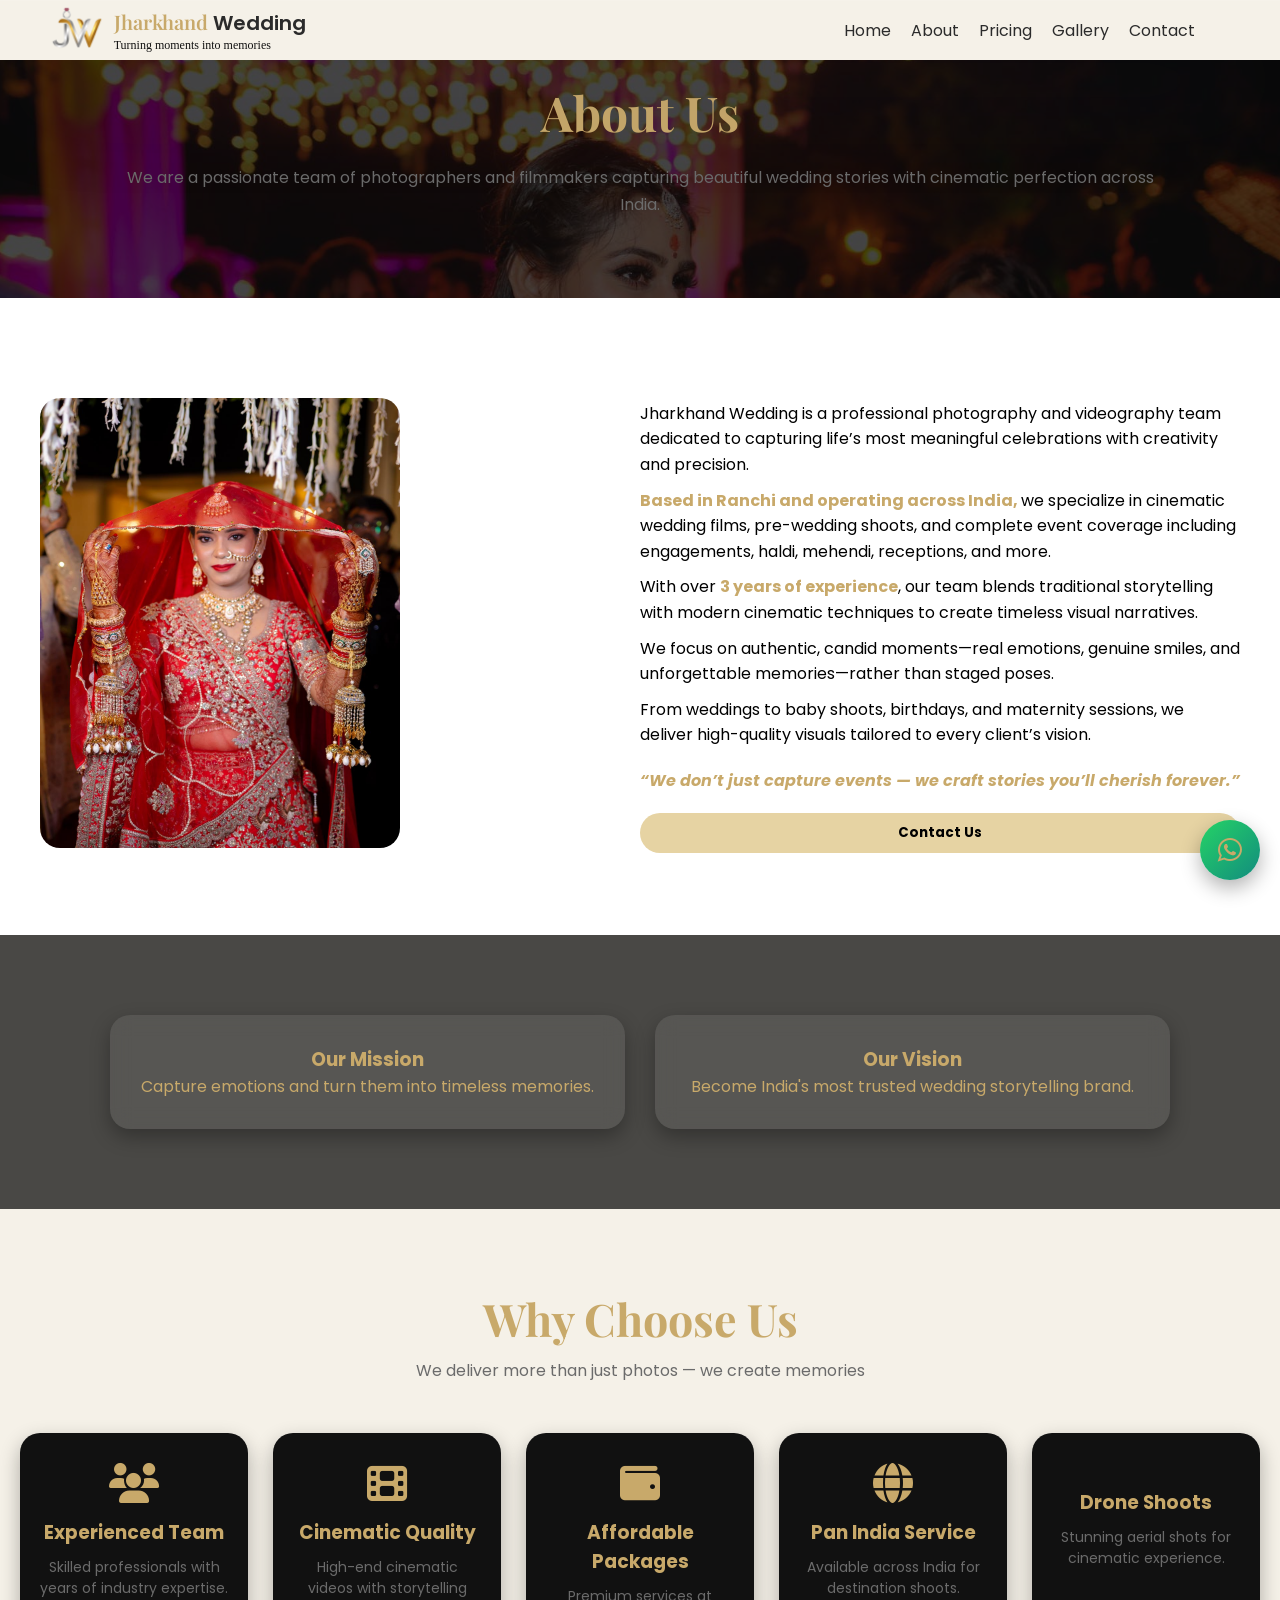
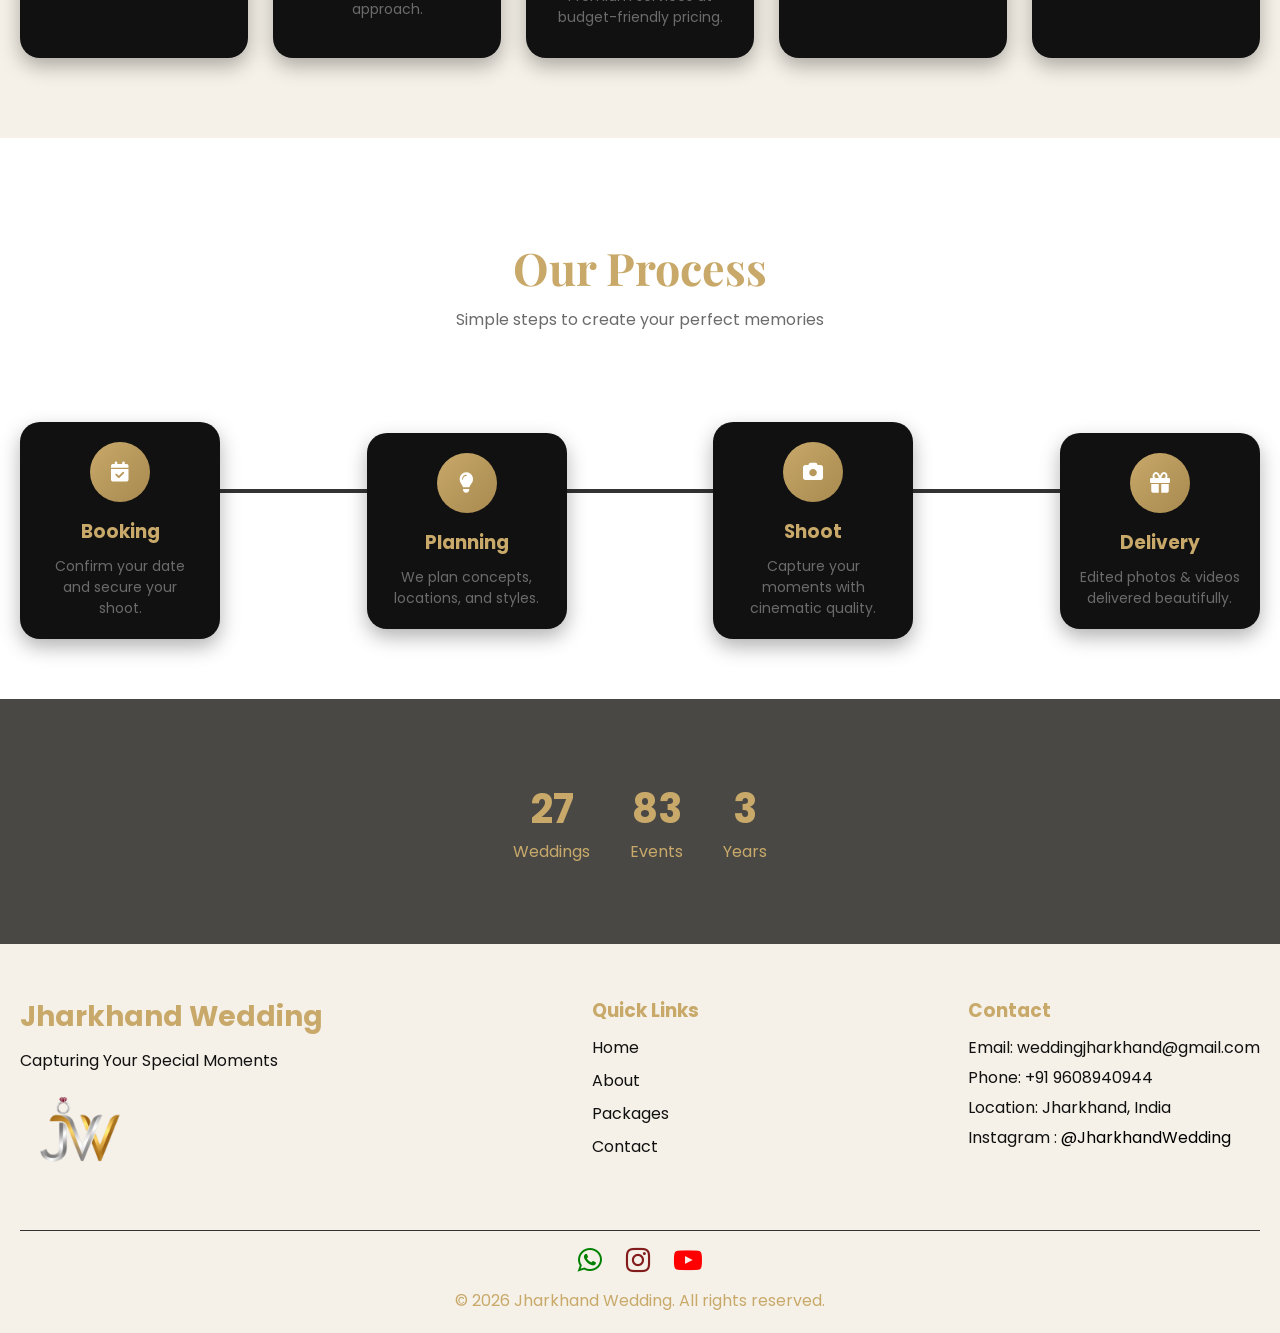
==== commit 3c4059a1: "Add files via upload" ====
--- a/About.html
+++ b/About.html
@@ -146,7 +146,7 @@
             <div class="about-image">
                 <div class="about-image-img">
 
-                    <img src="./sw2.png" alt="Jharkhand Wedding">
+                    <img src="sw2.jpg" alt="Jharkhand Wedding">
                 </div>
             </div>
 
--- a/style.css
+++ b/style.css
@@ -128,6 +128,8 @@
 /* } * */
 
 * {
+  margin: 0;
+  padding: 0;
   box-sizing: border-box;
   color: var(--primary);
   font-family: var(--font-primary);
@@ -248,10 +250,7 @@
 /* ---------------------------------------------------------- */
 .div-nabar {
 
-  /* color: rgb(0, 0, 0); */
-  /* box-shadow: #000; */
-  /* position: fixed; */
-  /* border: 5px solid gold; */
+box-shadow: rgba(255, 255, 255, 0.1) 0px 1px 1px 0px inset, rgba(50, 50, 93, 0.25) 0px 50px 100px -20px, rgba(0, 0, 0, 0.3) 0px 30px 60px -30px;
   height: 60px;
   width: 100%;
   top: 0;
@@ -260,16 +259,11 @@
   justify-content: center;
   align-items: center;
   z-index: 1000;
-
-  /* position: sticky;
-  z-index: 1000; */
-
-  /* 
+  /* margin-bottom: 60px; */
+
   position: fixed;
-  top: 0;
-  width: 100%;
-  z-index: 1000; */
-  /* background-color: var(--secondary); */
+  background-color: var(--bg-main);
+
 }
 
 
@@ -291,6 +285,7 @@
 
 
 
+
 }
 
 .logo-div {
@@ -426,12 +421,6 @@
 }
 
 
-/* .hero-video video {
-  position: absolute;
-  width: 100%;
-  height: 100%;
-  object-fit: cover;
-} */
 
 .overlay {
   position: absolute;
@@ -494,54 +483,64 @@
 
 
 
-/* .film-grain{
-  position: fixed;
-  inset: 0;
-  background: url('https://i.ibb.co/N7k8zGk/grain.png');
-  opacity: 0.15;
-  pointer-events: none;
-} */
-
-
 
 
 /* _______________________________ */
 
 
 .hero {
-  width: 100%;
-  height: 100vh;
-  /* height: calc(100vh - 60px); */
-  /* margin-top: 60px; */
-  /* border: 3px solid rgb(255, 68, 0); */
-  /* background-color: aqua; */
+  /*
+ 
   padding: 10px;
-  /* margin-top: 10px; */
   overflow: hidden;
-  /* margin-top: 60px; */
+  position: relative;
+  z-index: 1; */
+
+  /* position: relative;
+  width: 300px;
+  height: 400px;
+  border-radius: 50%;
+  overflow: hidden; */
   display: flex;
   justify-content: flex-start;
   align-items: center;
-   position: relative;
-  z-index: 1;
-
-}
+  width: 100%;
+  height: 125vh;
+  /* border: 2px solid red; */
+  margin-top: 60px;
+
+
+}
+
 
 .hero::before {
-  content: "";
+  /* content: "";
   position: absolute;
   inset: 0;
-
-  background: url("./IMAGE\ \ \(22\).jpg") center/cover no-repeat;
-  opacity: .9;
-
-  z-index: -1;
+  width: 60%;
+  height: 100%;
+
+    background: url("./IMAGE\ \ \(77\).jpg") center/cover no-repeat;
+
+  
+  opacity:  1;
+
+  z-index: -1; */
+
+
+  /* content: "";
+  position: absolute;
+  inset: 0;
+
+  background: url("./IMAGE\ \ \(45\).jpg") center/cover no-repeat; */
 }
 
 
 
 
 .hero-div {
+  width: 50%;
+
   display: flex;
   justify-content: center;
   align-items: center;
@@ -553,22 +552,75 @@
   z-index: 10;
 }
 
+
 /* Title */
 .text-5xl {
-  font-size: 60px;
+  /*
   font-weight: 600;
   font-family: sans-serif;
   display: flex;
   gap: 0px;
-  /* font-family: 'Great Vibes', cursive;
-    font-size: 2rem */
+ 
   font-style: normal;
-  /* border: 2px solid rgb(255, 145, 67); */
 
   font-family: var(--font-heading);
   font-family: "Great Vibes", cursive !important;
   font-weight: 800;
-  color: var(--primary);
+  color: var(--primary); */
+  color: black;
+  font-size: 40px;
+}
+
+.hero-div-2 {
+  display: flex;
+  justify-content: center;
+  align-items: center;
+  width: 50%;
+  /* border: 2px solid green; */
+  padding: 20px;
+  margin: 10px;
+
+}
+
+.image-box-hero1 {
+width: 250px;
+  height: 330px;
+
+  background: url("./sw2.jpg") center/cover no-repeat;
+
+  border-radius: 20px;
+  /* rounded corners */
+  overflow: hidden;
+  box-shadow: rgba(0, 0, 0, 0.09) 0px 2px 1px, rgba(0, 0, 0, 0.09) 0px 4px 2px, rgba(0, 0, 0, 0.09) 0px 8px 4px, rgba(0, 0, 0, 0.09) 0px 16px 8px, rgba(0, 0, 0, 0.09) 0px 32px 16px;
+}
+
+.image-box-hero2 {
+
+  width: 250px;
+  height: 330px;
+
+  background: url("./IMAGE\ \ \(5\).jpg") center/cover no-repeat;
+
+  border-radius: 20px;
+  /* rounded corners */
+  overflow: hidden;
+  margin: 20px;
+  box-shadow: rgba(0, 0, 0, 0.09) 0px 2px 1px, rgba(0, 0, 0, 0.09) 0px 4px 2px, rgba(0, 0, 0, 0.09) 0px 8px 4px, rgba(0, 0, 0, 0.09) 0px 16px 8px, rgba(0, 0, 0, 0.09) 0px 32px 16px;
+}
+
+.image-box-hero3 {
+  width: 250px;
+  height: 330px;
+
+  background: url("./JW_IMG_7.jpg") center/cover no-repeat;
+
+  border-radius: 20px;
+  /* rounded corners */
+  overflow: hidden;
+  margin: 20px;
+  box-shadow: rgba(0, 0, 0, 0.09) 0px 2px 1px, rgba(0, 0, 0, 0.09) 0px 4px 2px, rgba(0, 0, 0, 0.09) 0px 8px 4px, rgba(0, 0, 0, 0.09) 0px 16px 8px, rgba(0, 0, 0, 0.09) 0px 32px 16px;
+
+
 }
 
 /* Subtitle */
@@ -602,18 +654,30 @@
 
 /* LEFT TEXT */
 .left-text {
-  width: 50%;
+  /* width: 50%;
   display: flex;
   align-items: center;
-  justify-content: flex-end;
+  justify-content: flex-end; */
   /* display: inline-block; */
-  opacity: 0;
-  padding-right: 10px;
-  transform: translateX(-200px);
-  animation: slideLeft 1.5s ease-out forwards;
+  /* opacity: 0;
+  padding-right: 10px; */
+  /* transform: translateX(-200px); */
+  /* animation: slideLeft 1.5s ease-out forwards; */
   /* border: 2px solid rgb(208, 171, 171); */
   font-family: var(--font-heading);
-  font-family: "Great Vibes", cursive !important;
+  font-size: 3.5rem;
+  font-weight: 900;
+  line-height: 1.1;
+  margin-bottom: 1.5rem;
+  color: var(--bg-dark);
+
+}
+
+.hero-text-s {
+  font-size: 16px;
+  font-weight: 200;
+  line-height: 1;
+
 
 }
 
@@ -971,6 +1035,7 @@
   position: relative;
   box-shadow: var(--shadow);
   transform: translateY(40px);
+
   /* opacity: 0; */
   transition: var(--transition);
 }
@@ -1001,6 +1066,7 @@
   justify-content: center;
   color: var(--text-dark);
   font-size: 20px;
+
 }
 
 /* Hover Preview */
@@ -1018,7 +1084,7 @@
 /* Modal */
 .video-modal {
   position: fixed;
-  top: 0;
+  bottom: 0;
   left: 0;
   width: 100%;
   height: 100%;
@@ -1026,7 +1092,12 @@
   display: none;
   align-items: center;
   justify-content: center;
-  z-index: 999;
+  z-index: 1999;
+  /* border: 5px solid red; */
+  background: url("./IMAGE\ \ \(30\).jpg") center/cover no-repeat;
+
+  opacity: 1;
+
 }
 
 .video-modal.active {
@@ -1035,8 +1106,11 @@
 
 /* Video Container */
 .video-container {
-  width: 90%;
+  height: 100%;
+  width: 100%;
   max-width: 900px;
+  /* border: 5px solid rgb(67, 255, 4); */
+
 }
 
 .video-container iframe {
@@ -1265,6 +1339,10 @@
   justify-content: center;
   color: var(--text-dark);
   font-size: 20px;
+}
+
+.process-step .icon i {
+  color: #Fff;
 }
 
 /* Text */
@@ -1646,6 +1724,7 @@
   padding: 40px 20px 20px;
   font-family: sans-serif;
   color: var(--text-main);
+  margin-top: 12px;
 
 }
 
--- a/responsive.css
+++ b/responsive.css
@@ -264,32 +264,46 @@
 
     .hero {
         width: 100%;
-        height: 70vh;
+        height: auto;
         /* justify-content: space-between; */
         /* margin-top: 30px; */
         /* border: 12px solid red; */
-        justify-content: flex-start;
+        flex-direction: column;
+        justify-content: flex-end;
         align-items: center;
-        position: relative;
+        /* position: relative; */
         /* opacity: .1; */
 
 
     }
 
     .hero::before {
-        opacity: .8;
-    }
-
+        /* opacity: .8; */
+    }
+
+    .image-box-div-her {
+        /* width: 100%; */
+        width: 300px;
+        height: 400px;
+
+    }
 
 
     .hero-div {
-        padding: 0px 18px;
+        /* padding: 0px 18px;
         margin: 18px 12px;
         position: absolute;
         top: 65%;
-        left: 0px;
-
-
+        left: 0px; */
+
+
+        width: 80%;
+
+    }
+
+    .hero-div-2 {
+        flex-direction: column;
+        width: 80%;
     }
 
     .text-5xl {
@@ -319,6 +333,10 @@
         width: 100%;
     }
 
+
+    .left-text {
+        font-size: 3rem;
+    }
 
     /*  ---------------------------*/
 
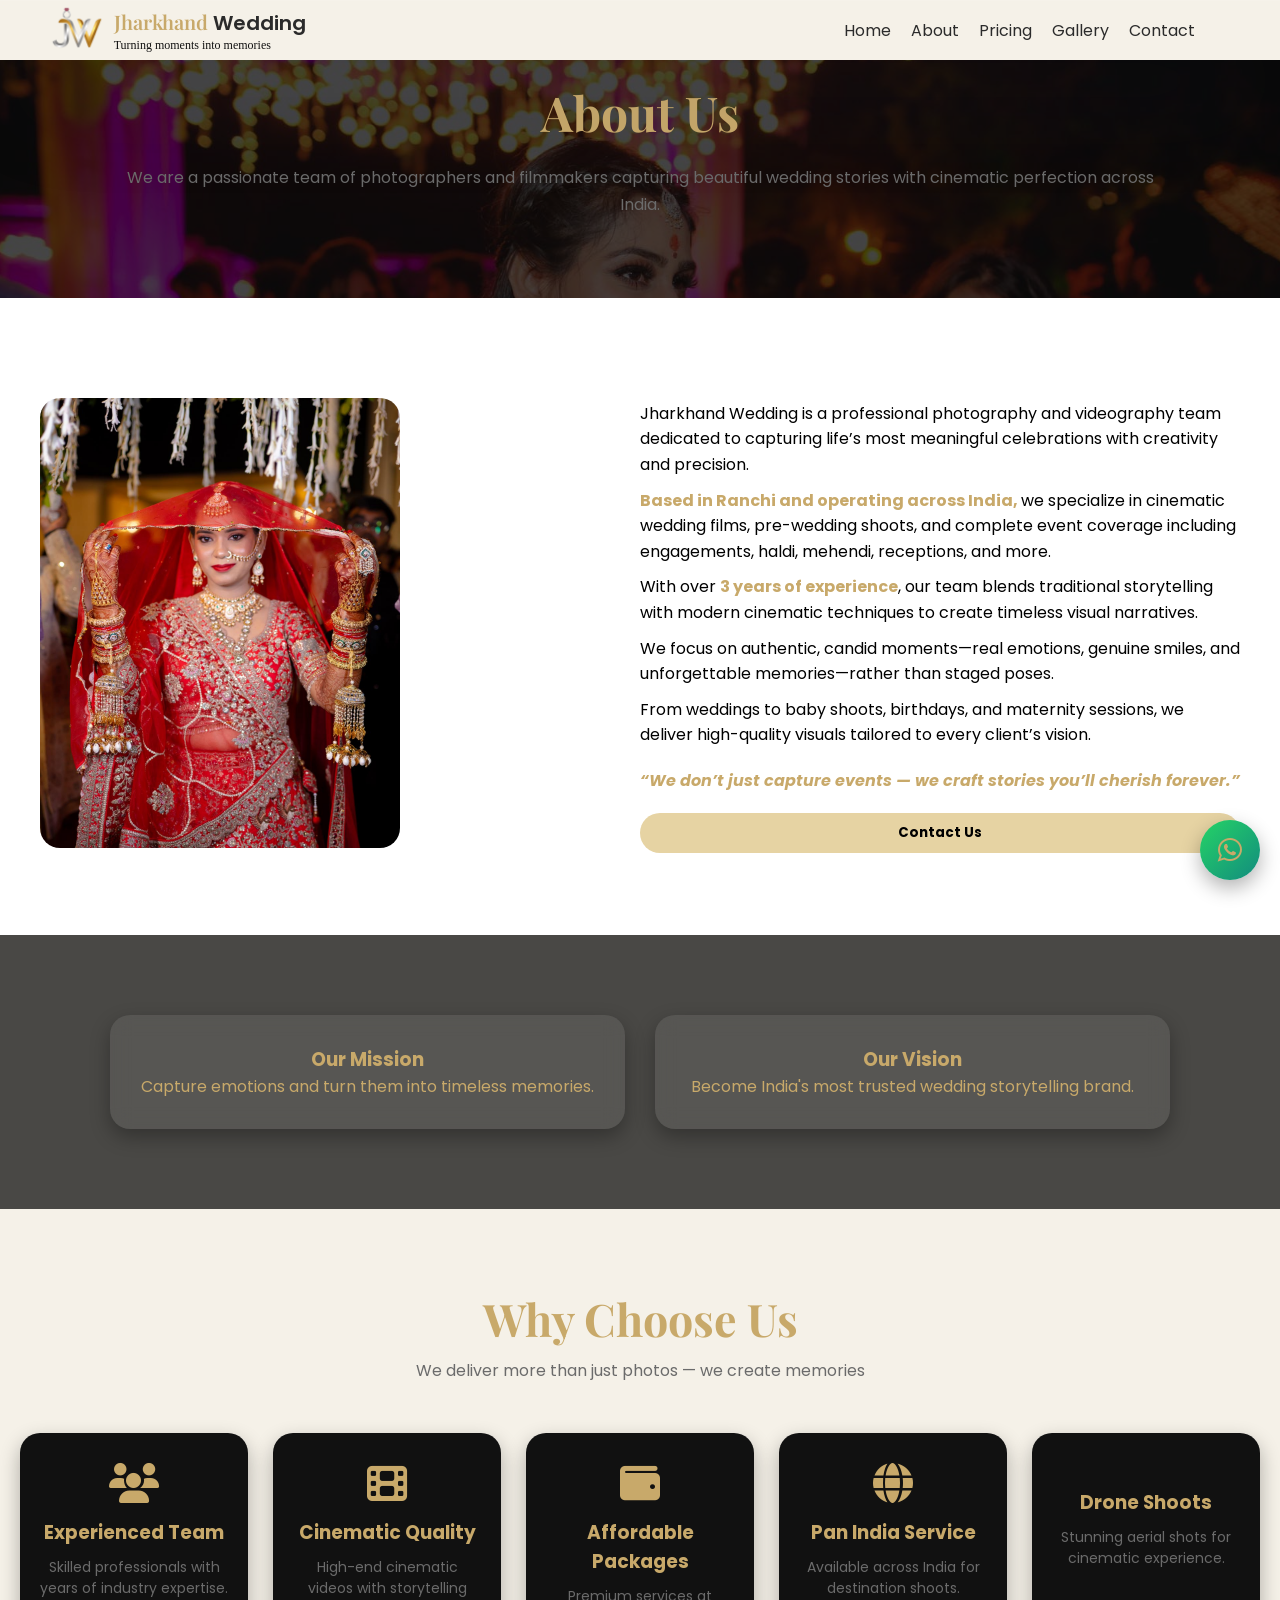
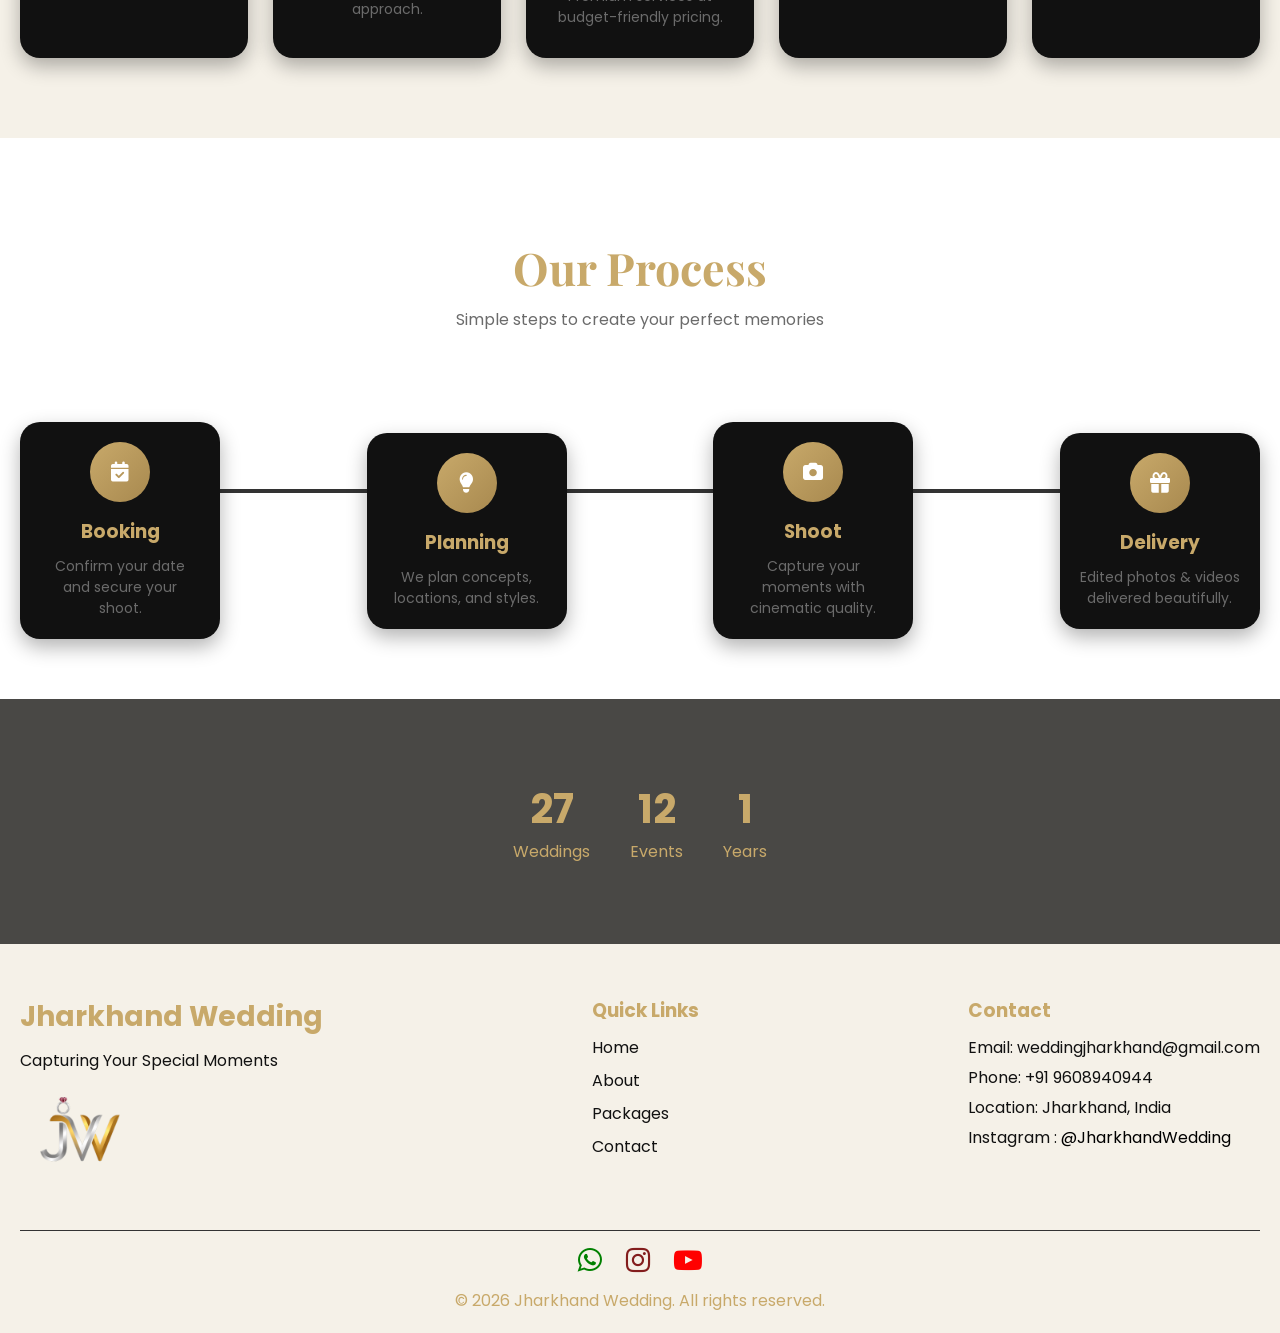
==== commit c9604335: "Update About.html" ====
--- a/About.html
+++ b/About.html
@@ -341,12 +341,12 @@
                 <p>Weddings</p>
             </div>
             <div class="jw-stat-box">
-                <h3 data-count="84">0</h3>
+                <h3 data-count="12">0</h3>
                 <p>Events</p>
             </div>
 
             <div class="jw-stat-box">
-                <h3 data-count="3">0</h3>
+                <h3 data-count="1">0</h3>
                 <p>Years</p>
             </div>
 
@@ -462,4 +462,4 @@
 
 </body>
 
-</html>+</html>
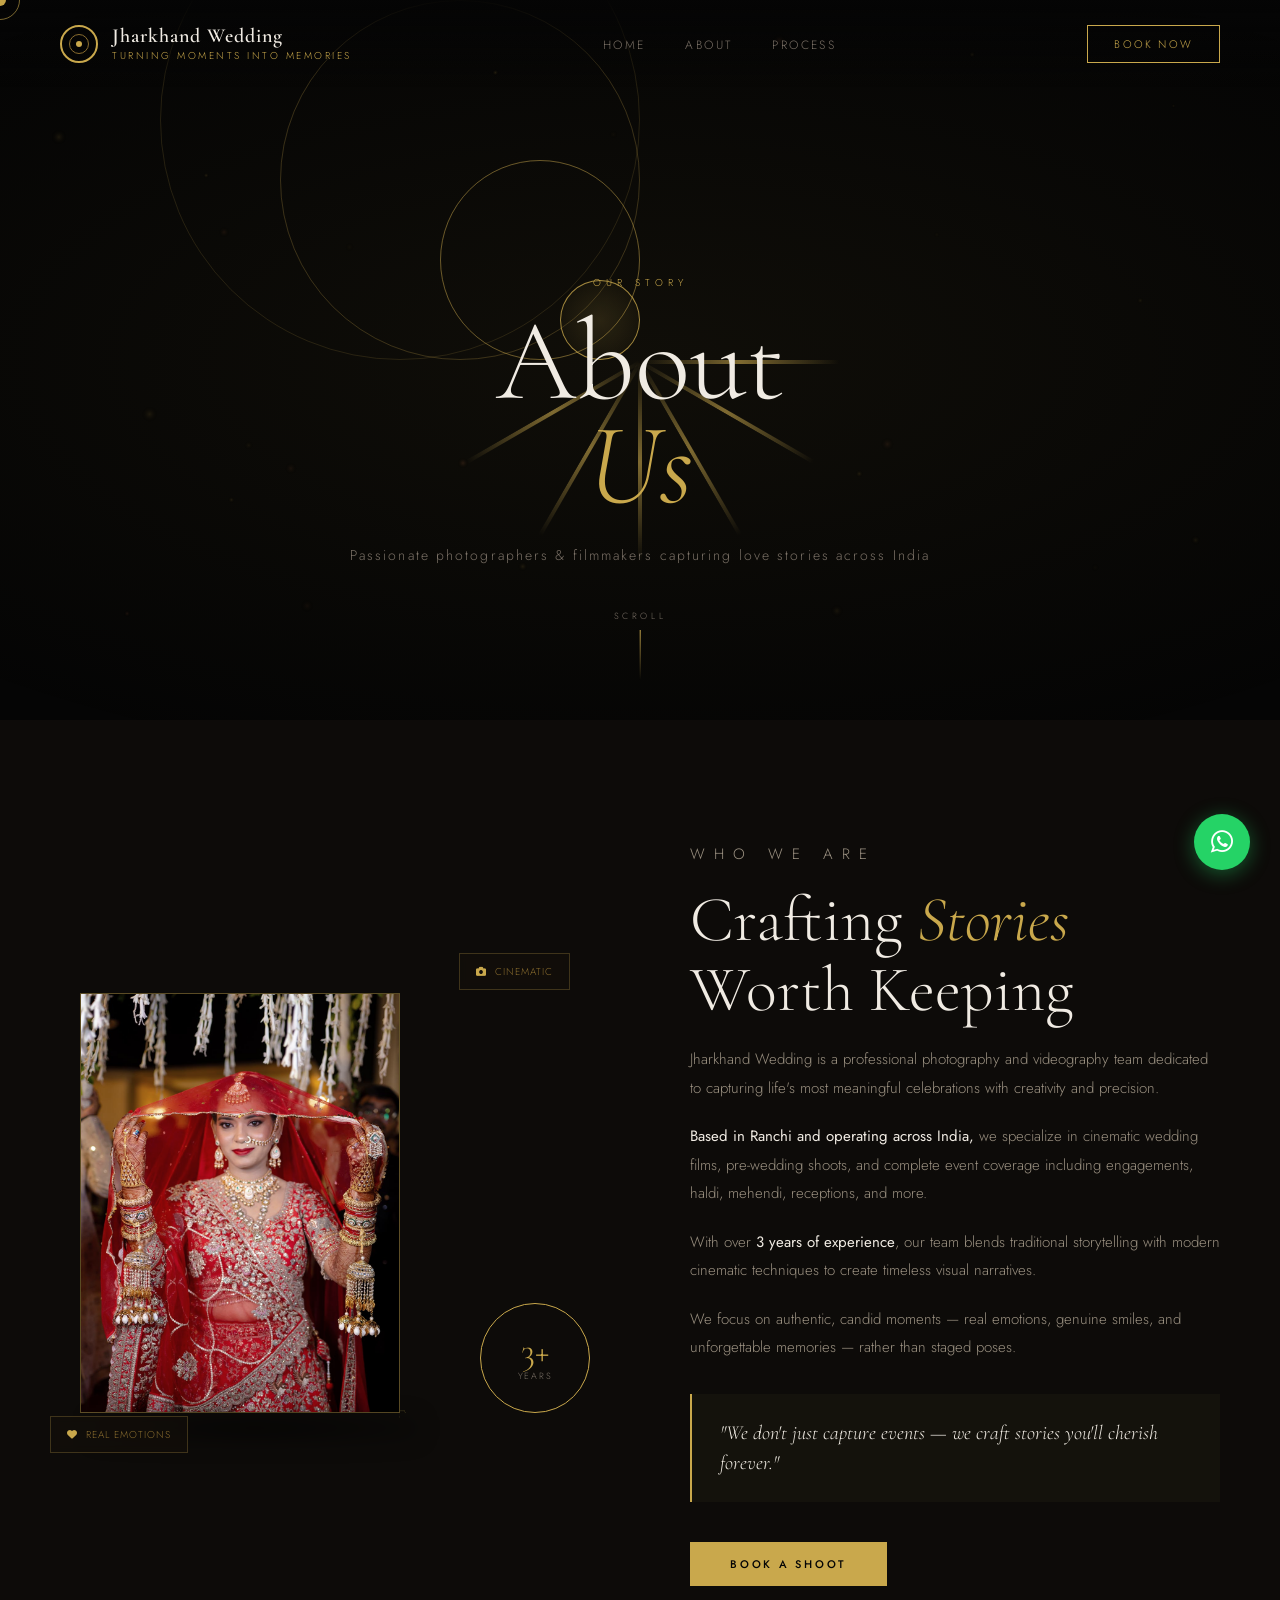
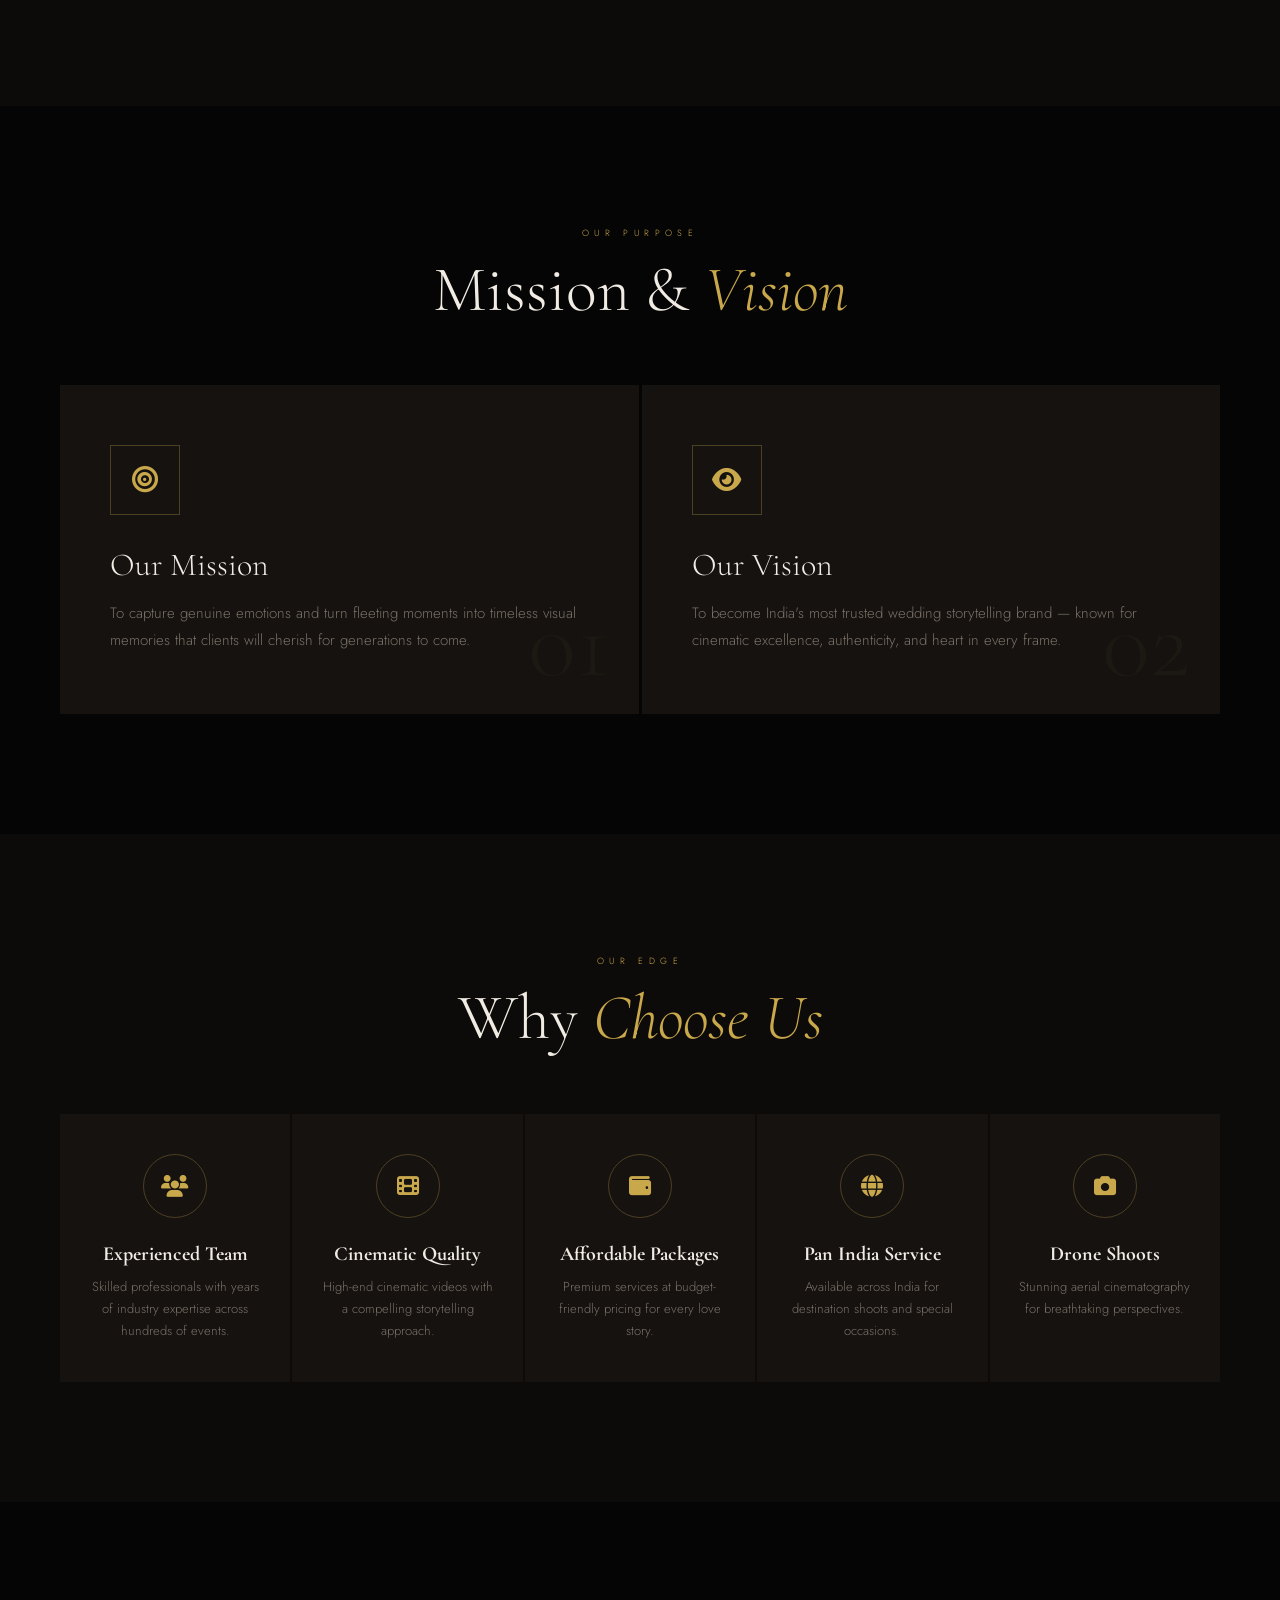
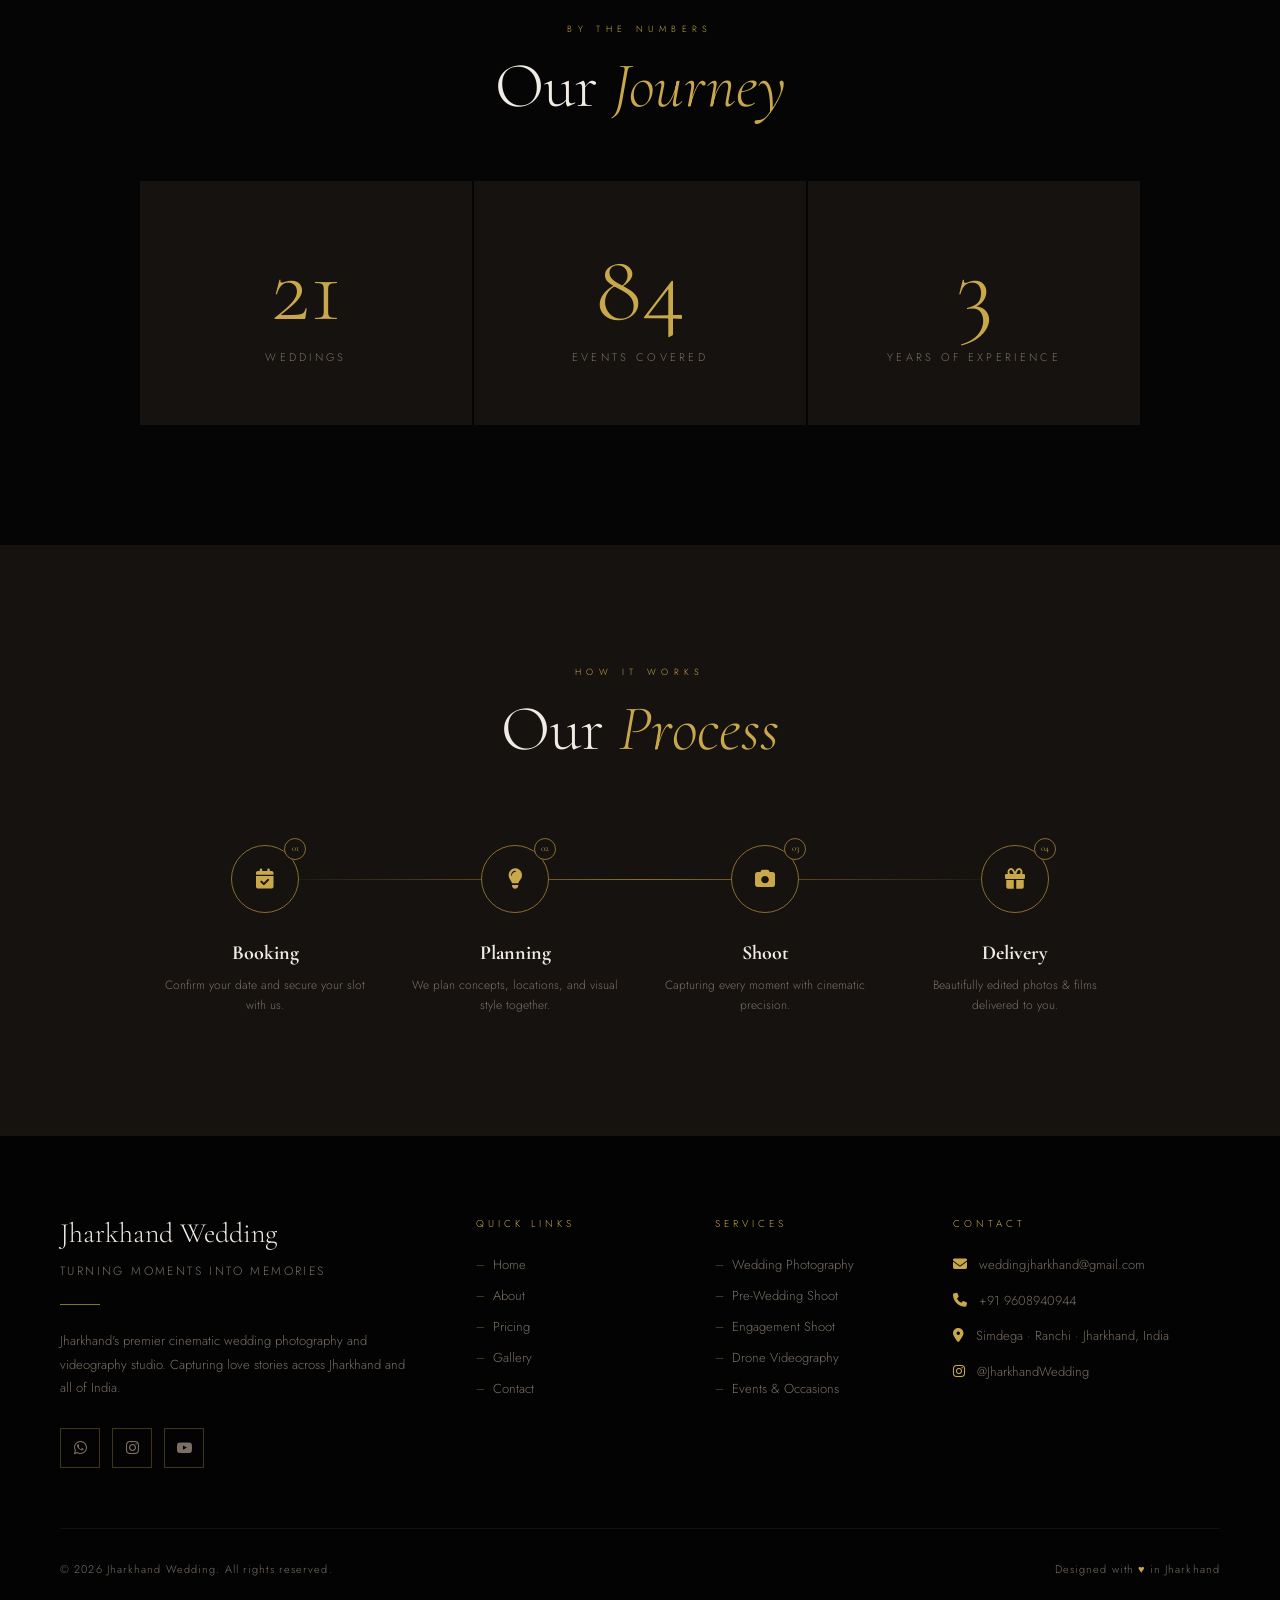
==== commit d6b93d5c: "Update About.html" ====
--- a/About.html
+++ b/About.html
@@ -1,465 +1,1795 @@
 <!DOCTYPE html>
-<html lang="en">
-
+<html lang="en-IN">
 
 <head>
     <meta charset="UTF-8">
     <meta name="viewport" content="width=device-width, initial-scale=1.0">
-    <title>Jharkhand Wedding - Cinematic Wedding Photography & Videography Across India</title>
-
-    <meta property="og:title" content="Jharkhand Wedding - Best Wedding Photographer in Jharkhand">
-    <meta property="og:description"
-        content="Top wedding photography & videography in Jharkhand & across India. Book cinematic wedding films now!">
-    <meta property="og:image" content="./img/cover.jpg">
+    <title>About Us | Jharkhand Wedding - Cinematic Photography & Videography</title>
+    <meta name="description"
+        content="Learn about Jharkhand Wedding — Jharkhand's premier cinematic wedding photography and videography studio with 3+ years of experience.">
+    <meta property="og:title" content="About Jharkhand Wedding">
+    <meta property="og:description" content="Top wedding photography & videography in Jharkhand & across India.">
     <meta property="og:type" content="website">
-
-    <!-- Meta Description -->
-    <!-- <meta name="description"
-    content="Professional wedding photography & videography in Jharkhand & across India. Cinematic wedding films, pre-wedding shoots & event coverage. Book now!"> -->
-
-    <!-- Keywords (Optional but still useful) -->
-    <meta name="keywords"
-        content="wedding photographer in Jharkhand, best wedding photographer Ranchi, cinematic wedding videography India, pre wedding shoot Jharkhand, candid photographer India, event photography Jharkhand, wedding videographer near me, professional photographer India">
-
-    <!-- Author -->
-    <meta name="author" content="Jharkhand Wedding">
-
-
-
-    <!-- Schema Markup (Google Ranking Boost) -->
-    <script type="application/ld+json">
-{
-  "@context": "https://schema.org",
-  "@type": "PhotographyBusiness",
-  "name": "Jharkhand Wedding",
-  "image": "",
-  "address": {
-    "@type": "PostalAddress",
-    "addressRegion": "Jharkhand",
-    "addressCountry": "India"
-  },
-  "telephone": "+919608940944",
-  "priceRange": "₹ 65000"
-}
-</script>
-
-
-
-      <link rel="icon" type="image/x-icon" href="./favicon.png">
-
-    <link rel="stylesheet" href="./style.css">
-    <link rel="stylesheet" href="./About.css">
-    <link rel="stylesheet" href="./responsive.css">
-
-
-    <!-- Font Awesome CDN -->
-
-
-
+    <link rel="icon" type="image/x-icon" href="./favicon.png">
+    <link rel="preconnect" href="https://fonts.googleapis.com">
+    <link
+        href="https://fonts.googleapis.com/css2?family=Cormorant+Garamond:ital,wght@0,300;0,400;0,600;1,300;1,400&family=Jost:wght@200;300;400;500&display=swap"
+        rel="stylesheet">
     <link rel="stylesheet" href="https://cdnjs.cloudflare.com/ajax/libs/font-awesome/6.5.0/css/all.min.css">
     <link rel="stylesheet" href="https://cdnjs.cloudflare.com/ajax/libs/font-awesome/4.7.0/css/font-awesome.min.css">
-    <!-- <link rel="stylesheet" href="https://cdnjs.cloudflare.com/ajax/libs/font-awesome/6.5.0/css/all.min.css"> -->
+
+    <style>
+        :root {
+            --gold: #c9a84c;
+            --gold-light: #e8c97a;
+            --gold-dim: #8a6d2f;
+            --black: #050505;
+            --dark: #0d0b09;
+            --dark2: #151210;
+            --off-white: #f0ebe3;
+            --muted: #7a7066;
+        }
+
+        *,
+        *::before,
+        *::after {
+            margin: 0;
+            padding: 0;
+            box-sizing: border-box;
+        }
+
+        html {
+            scroll-behavior: smooth;
+        }
+
+        body {
+            background: var(--black);
+            color: var(--off-white);
+            font-family: 'Jost', sans-serif;
+            font-weight: 300;
+            overflow-x: hidden;
+            cursor: none;
+        }
+
+        /* CURSOR */
+        .cursor {
+            position: fixed;
+            width: 12px;
+            height: 12px;
+            background: var(--gold);
+            border-radius: 50%;
+            pointer-events: none;
+            z-index: 9999;
+            transform: translate(-50%, -50%);
+            transition: width .3s, height .3s;
+            mix-blend-mode: difference;
+        }
+
+        .cursor-ring {
+            position: fixed;
+            width: 40px;
+            height: 40px;
+            border: 1px solid var(--gold);
+            border-radius: 50%;
+            pointer-events: none;
+            z-index: 9998;
+            transform: translate(-50%, -50%);
+            transition: transform .15s ease-out, width .3s, height .3s;
+            opacity: .6;
+        }
+
+        /* BOKEH */
+        #bokeh-canvas {
+            position: fixed;
+            top: 0;
+            left: 0;
+            width: 100%;
+            height: 100%;
+            pointer-events: none;
+            z-index: 0;
+            opacity: .35;
+        }
+
+        /* NAVBAR */
+        nav {
+            position: fixed;
+            top: 0;
+            left: 0;
+            right: 0;
+            z-index: 100;
+            display: flex;
+            align-items: center;
+            justify-content: space-between;
+            padding: 24px 60px;
+            background: linear-gradient(to bottom, rgba(5, 5, 5, .95), transparent);
+            transition: padding .4s, background .4s;
+        }
+
+        nav.scrolled {
+            padding: 14px 60px;
+            background: rgba(5, 5, 5, .97);
+            border-bottom: 1px solid rgba(201, 168, 76, .15);
+            backdrop-filter: blur(12px);
+        }
+
+        .nav-brand {
+            display: flex;
+            align-items: center;
+            gap: 14px;
+        }
+
+        .nav-brand .lens-icon {
+            width: 38px;
+            height: 38px;
+            border: 2px solid var(--gold);
+            border-radius: 50%;
+            display: flex;
+            align-items: center;
+            justify-content: center;
+            position: relative;
+            animation: lensRotate 8s linear infinite;
+        }
+
+        .nav-brand .lens-icon::before {
+            content: '';
+            position: absolute;
+            width: 20px;
+            height: 20px;
+            border: 1px solid var(--gold-dim);
+            border-radius: 50%;
+        }
+
+        .nav-brand .lens-icon::after {
+            content: '';
+            position: absolute;
+            width: 6px;
+            height: 6px;
+            background: var(--gold);
+            border-radius: 50%;
+        }
+
+        @keyframes lensRotate {
+            from {
+                transform: rotate(0);
+            }
+
+            to {
+                transform: rotate(360deg);
+            }
+        }
+
+        .nav-logo-text strong {
+            font-family: 'Cormorant Garamond', serif;
+            font-weight: 600;
+            font-size: 20px;
+            color: var(--off-white);
+            letter-spacing: .05em;
+        }
+
+        .nav-logo-text span {
+            display: block;
+            font-size: 10px;
+            color: var(--gold);
+            letter-spacing: .25em;
+            text-transform: uppercase;
+        }
+
+        .nav-links {
+            display: flex;
+            gap: 40px;
+            list-style: none;
+        }
+
+        .nav-links a {
+            color: var(--muted);
+            text-decoration: none;
+            font-size: 12px;
+            letter-spacing: .2em;
+            text-transform: uppercase;
+            transition: color .3s;
+            position: relative;
+        }
+
+        .nav-links a::after {
+            content: '';
+            position: absolute;
+            bottom: -4px;
+            left: 0;
+            width: 0;
+            height: 1px;
+            background: var(--gold);
+            transition: width .3s;
+        }
+
+        .nav-links a:hover,
+        .nav-links a.active {
+            color: var(--gold);
+        }
+
+        .nav-links a:hover::after,
+        .nav-links a.active::after {
+            width: 100%;
+        }
+
+        .nav-cta {
+            background: transparent;
+            border: 1px solid var(--gold);
+            color: var(--gold);
+            padding: 10px 26px;
+            font-family: 'Jost', sans-serif;
+            font-size: 11px;
+            letter-spacing: .2em;
+            text-transform: uppercase;
+            cursor: pointer;
+            transition: all .3s;
+            text-decoration: none;
+        }
+
+        .nav-cta:hover {
+            background: var(--gold);
+            color: var(--black);
+        }
+
+        .hamburger {
+            display: none;
+            flex-direction: column;
+            gap: 5px;
+            cursor: pointer;
+        }
+
+        .hamburger span {
+            width: 24px;
+            height: 1px;
+            background: var(--gold);
+            display: block;
+        }
+
+        /* HERO */
+        .page-hero {
+            position: relative;
+            min-height: 80vh;
+            display: flex;
+            align-items: center;
+            justify-content: center;
+            overflow: hidden;
+            z-index: 1;
+        }
+
+        .hero-bg-scene {
+            position: absolute;
+            inset: 0;
+            background: radial-gradient(ellipse 80% 60% at 50% 50%, rgba(201, 168, 76, .06), transparent);
+        }
+
+        /* Aperture 3D animation */
+        .aperture-wrap {
+            position: absolute;
+            top: 50%;
+            left: 50%;
+            transform: translate(-50%, -50%);
+            width: 500px;
+            height: 500px;
+            perspective: 800px;
+            pointer-events: none;
+        }
+
+        .aperture {
+            width: 100%;
+            height: 100%;
+            transform-style: preserve-3d;
+            animation: apertureSpin 20s linear infinite;
+            position: relative;
+        }
+
+        @keyframes apertureSpin {
+            from {
+                transform: rotateY(0) rotateX(15deg);
+            }
+
+            to {
+                transform: rotateY(360deg) rotateX(15deg);
+            }
+        }
+
+        .aperture-blade {
+            position: absolute;
+            top: 50%;
+            left: 50%;
+            width: 200px;
+            height: 4px;
+            background: linear-gradient(to right, transparent, rgba(201, 168, 76, .6), transparent);
+            transform-origin: 0 50%;
+            border-radius: 2px;
+        }
+
+        .aperture-ring {
+            position: absolute;
+            top: 50%;
+            left: 50%;
+            transform: translate(-50%, -50%);
+            border-radius: 50%;
+            border: 1px solid rgba(201, 168, 76, .2);
+        }
+
+        .aperture-ring.r1 {
+            width: 480px;
+            height: 480px;
+            margin: -240px 0 0 -240px;
+            border-color: rgba(201, 168, 76, .15);
+        }
+
+        .aperture-ring.r2 {
+            width: 360px;
+            height: 360px;
+            margin: -180px 0 0 -180px;
+            border-color: rgba(201, 168, 76, .25);
+            animation: ringPulse 3s ease-in-out infinite;
+        }
+
+        .aperture-ring.r3 {
+            width: 200px;
+            height: 200px;
+            margin: -100px 0 0 -100px;
+            border-color: rgba(201, 168, 76, .5);
+            animation: ringPulse 3s ease-in-out infinite .5s;
+        }
+
+        .aperture-ring.r4 {
+            width: 80px;
+            height: 80px;
+            margin: -40px 0 0 -40px;
+            background: radial-gradient(circle, rgba(201, 168, 76, .15), transparent);
+            border-color: rgba(201, 168, 76, .8);
+            animation: ringPulse 3s ease-in-out infinite 1s;
+        }
+
+        @keyframes ringPulse {
+
+            0%,
+            100% {
+                transform: translate(-50%, -50%) scale(1);
+                opacity: .6;
+            }
+
+            50% {
+                transform: translate(-50%, -50%) scale(1.08);
+                opacity: 1;
+            }
+        }
+
+        /* Floating lens flare dots */
+        .flare-dot {
+            position: absolute;
+            border-radius: 50%;
+            background: radial-gradient(circle, rgba(201, 168, 76, .8), transparent);
+            pointer-events: none;
+            animation: flareDrift linear infinite;
+        }
+
+        .page-hero-content {
+            position: relative;
+            z-index: 2;
+            text-align: center;
+            padding: 120px 24px 0;
+            pointer-events: none;
+        }
+
+        .hero-eyebrow {
+            font-size: 10px;
+            letter-spacing: .5em;
+            text-transform: uppercase;
+            color: var(--gold);
+            margin-bottom: 20px;
+            opacity: 0;
+            animation: fadeUp 1s .5s forwards;
+        }
+
+        .hero-title {
+            font-family: 'Cormorant Garamond', serif;
+            font-size: clamp(52px, 9vw, 120px);
+            font-weight: 300;
+            line-height: .9;
+            color: var(--off-white);
+            opacity: 0;
+            animation: fadeUp 1s .8s forwards;
+        }
+
+        .hero-title em {
+            font-style: italic;
+            color: var(--gold);
+            display: block;
+        }
+
+        .hero-tagline {
+            margin-top: 28px;
+            font-size: 14px;
+            color: var(--muted);
+            letter-spacing: .15em;
+            opacity: 0;
+            animation: fadeUp 1s 1.1s forwards;
+        }
+
+        @keyframes fadeUp {
+            from {
+                opacity: 0;
+                transform: translateY(30px);
+            }
+
+            to {
+                opacity: 1;
+                transform: translateY(0);
+            }
+        }
+
+        .scroll-hint {
+            position: absolute;
+            bottom: 40px;
+            left: 50%;
+            transform: translateX(-50%);
+            display: flex;
+            flex-direction: column;
+            align-items: center;
+            gap: 8px;
+            z-index: 2;
+            opacity: 0;
+            animation: fadeIn 1s 1.6s forwards;
+        }
+
+        .scroll-hint span {
+            font-size: 9px;
+            letter-spacing: .4em;
+            color: var(--muted);
+            text-transform: uppercase;
+        }
+
+        .scroll-line {
+            width: 1px;
+            height: 50px;
+            background: linear-gradient(to bottom, var(--gold), transparent);
+            animation: scrollDrop 1.5s ease-in-out infinite;
+        }
+
+        @keyframes scrollDrop {
+            0% {
+                transform: scaleY(0);
+                transform-origin: top;
+                opacity: 1
+            }
+
+            50% {
+                transform: scaleY(1);
+                transform-origin: top;
+                opacity: 1
+            }
+
+            100% {
+                transform: scaleY(1);
+                transform-origin: bottom;
+                opacity: 0
+            }
+        }
+
+        @keyframes fadeIn {
+            from {
+                opacity: 0
+            }
+
+            to {
+                opacity: 1
+            }
+        }
+
+        /* SECTION BASE */
+        section {
+            position: relative;
+            z-index: 1;
+        }
+
+        .sp {
+            padding: 120px 60px;
+        }
+
+        .section-label {
+            font-size: 9px;
+            letter-spacing: .6em;
+            text-transform: uppercase;
+            color: var(--gold);
+            margin-bottom: 16px;
+        }
+
+        .section-heading {
+            font-family: 'Cormorant Garamond', serif;
+            font-size: clamp(36px, 5vw, 64px);
+            font-weight: 300;
+            line-height: 1.1;
+            color: var(--off-white);
+        }
+
+        .section-heading em {
+            font-style: italic;
+            color: var(--gold);
+        }
+
+        /* ABOUT STORY */
+        .story-section {
+            background: var(--dark);
+        }
+
+        .story-inner {
+            max-width: 1200px;
+            margin: 0 auto;
+            display: grid;
+            grid-template-columns: 1fr 1fr;
+            gap: 100px;
+            align-items: center;
+        }
+
+        /* 3D photo frame */
+        .story-visual {
+            position: relative;
+            height: 520px;
+            perspective: 900px;
+        }
+
+        .story-frame-3d {
+            position: absolute;
+            top: 40px;
+            left: 20px;
+            width: 320px;
+            height: 420px;
+            transform-style: preserve-3d;
+            animation: frameTilt 6s ease-in-out infinite;
+        }
+
+        @keyframes frameTilt {
+
+            0%,
+            100% {
+                transform: rotateY(-8deg) rotateX(4deg);
+            }
+
+            50% {
+                transform: rotateY(8deg) rotateX(-4deg);
+            }
+        }
+
+        .frame-face {
+            position: absolute;
+            inset: 0;
+            background: linear-gradient(135deg, #1a1510, #0d0b08);
+            border: 1px solid rgba(201, 168, 76, .4);
+            display: flex;
+            align-items: center;
+            justify-content: center;
+            overflow: hidden;
+        }
+
+        .frame-face img {
+            width: 100%;
+            height: 100%;
+            object-fit: cover;
+            filter: saturate(.8);
+        }
+
+        .frame-face-empty {
+            width: 100%;
+            height: 100%;
+            display: flex;
+            align-items: center;
+            justify-content: center;
+            flex-direction: column;
+            gap: 12px;
+        }
+
+        .frame-face-empty i {
+            font-size: 48px;
+            color: rgba(201, 168, 76, .25);
+        }
+
+        .frame-face-empty span {
+            font-size: 10px;
+            letter-spacing: .3em;
+            color: var(--gold-dim);
+            text-transform: uppercase;
+        }
+
+        .frame-edge-right {
+            position: absolute;
+            top: 6px;
+            right: -12px;
+            bottom: -6px;
+            width: 12px;
+            background: linear-gradient(to right, #0a0805, #1a1510);
+            border: 1px solid rgba(201, 168, 76, .2);
+            transform: rotateY(90deg);
+            transform-origin: left;
+        }
+
+        .frame-edge-bottom {
+            position: absolute;
+            bottom: -12px;
+            left: 6px;
+            right: -6px;
+            height: 12px;
+            background: linear-gradient(to bottom, #0a0805, #1a1510);
+            border: 1px solid rgba(201, 168, 76, .2);
+            transform: rotateX(-90deg);
+            transform-origin: top;
+        }
+
+        .frame-shadow {
+            position: absolute;
+            bottom: -30px;
+            left: 10px;
+            right: -20px;
+            height: 30px;
+            background: radial-gradient(ellipse, rgba(0, 0, 0, .6), transparent);
+            filter: blur(10px);
+        }
+
+        .story-badge {
+            position: absolute;
+            bottom: 60px;
+            right: 0;
+            width: 110px;
+            height: 110px;
+            border: 1px solid var(--gold);
+            border-radius: 50%;
+            display: flex;
+            flex-direction: column;
+            align-items: center;
+            justify-content: center;
+            background: var(--dark);
+            animation: badgeSpin 15s linear infinite;
+        }
+
+        .story-badge-num {
+            font-family: 'Cormorant Garamond', serif;
+            font-size: 36px;
+            font-weight: 300;
+            color: var(--gold);
+            line-height: 1;
+        }
+
+        .story-badge-label {
+            font-size: 9px;
+            letter-spacing: .2em;
+            color: var(--muted);
+            text-transform: uppercase;
+        }
+
+        @keyframes badgeSpin {
+
+            0%,
+            100% {
+                transform: rotate(-5deg);
+            }
+
+            50% {
+                transform: rotate(5deg);
+            }
+        }
+
+        /* floating accent frames */
+        .accent-frame {
+            position: absolute;
+            border: 1px solid rgba(201, 168, 76, .25);
+            background: rgba(20, 15, 10, .6);
+            backdrop-filter: blur(4px);
+            display: flex;
+            align-items: center;
+            justify-content: center;
+            font-size: 10px;
+            color: var(--gold-dim);
+            letter-spacing: .1em;
+            text-transform: uppercase;
+            padding: 10px 16px;
+        }
+
+        .accent-frame.af1 {
+            top: 0;
+            right: 20px;
+            animation: afFloat 5s ease-in-out infinite;
+        }
+
+        .accent-frame.af2 {
+            bottom: 20px;
+            left: -10px;
+            animation: afFloat 7s ease-in-out infinite reverse;
+        }
+
+        @keyframes afFloat {
+
+            0%,
+            100% {
+                transform: translateY(0)
+            }
+
+            50% {
+                transform: translateY(-12px)
+            }
+        }
+
+        .story-text {
+            display: flex;
+            flex-direction: column;
+            gap: 20px;
+        }
+
+        .story-text p {
+            font-size: 15px;
+            color: #9a9080;
+            line-height: 1.9;
+        }
+
+        .story-text strong {
+            color: var(--off-white);
+            font-weight: 400;
+        }
+
+        .story-quote {
+            margin: 12px 0;
+            padding: 24px 28px;
+            border-left: 2px solid var(--gold);
+            background: rgba(201, 168, 76, .04);
+        }
+
+        .story-quote p {
+            font-family: 'Cormorant Garamond', serif;
+            font-size: 20px;
+            font-style: italic;
+            color: var(--off-white);
+            line-height: 1.5;
+        }
+
+        .btn-gold {
+            display: inline-block;
+            background: var(--gold);
+            color: var(--black);
+            padding: 14px 40px;
+            font-family: 'Jost', sans-serif;
+            font-size: 11px;
+            letter-spacing: .25em;
+            text-transform: uppercase;
+            cursor: pointer;
+            text-decoration: none;
+            font-weight: 500;
+            transition: all .3s;
+            margin-top: 8px;
+            border: none;
+        }
+
+        .btn-gold:hover {
+            background: var(--gold-light);
+            transform: translateY(-2px);
+            box-shadow: 0 10px 40px rgba(201, 168, 76, .3);
+        }
+
+        /* MISSION / VISION */
+        .mv-section {
+            background: var(--black);
+            overflow: hidden;
+        }
+
+        .mv-inner {
+            max-width: 1200px;
+            margin: 0 auto;
+        }
+
+        .mv-grid {
+            display: grid;
+            grid-template-columns: 1fr 1fr;
+            gap: 3px;
+            margin-top: 60px;
+        }
+
+        .mv-card {
+            background: var(--dark2);
+            padding: 60px 50px;
+            position: relative;
+            overflow: hidden;
+            transition: all .5s;
+            cursor: default;
+        }
+
+        .mv-card::before {
+            content: '';
+            position: absolute;
+            bottom: 0;
+            left: 0;
+            width: 100%;
+            height: 3px;
+            background: var(--gold);
+            transform: scaleX(0);
+            transform-origin: left;
+            transition: transform .5s;
+        }
+
+        .mv-card:hover::before {
+            transform: scaleX(1);
+        }
+
+        .mv-card:hover {
+            background: #1a1510;
+        }
+
+        .mv-icon {
+            width: 70px;
+            height: 70px;
+            border: 1px solid rgba(201, 168, 76, .3);
+            display: flex;
+            align-items: center;
+            justify-content: center;
+            margin-bottom: 30px;
+            transition: all .4s;
+        }
+
+        .mv-card:hover .mv-icon {
+            background: var(--gold);
+            border-color: var(--gold);
+        }
+
+        .mv-card:hover .mv-icon i {
+            color: var(--black);
+        }
+
+        .mv-icon i {
+            font-size: 26px;
+            color: var(--gold);
+            transition: color .4s;
+        }
+
+        .mv-name {
+            font-family: 'Cormorant Garamond', serif;
+            font-size: 32px;
+            font-weight: 300;
+            color: var(--off-white);
+            margin-bottom: 16px;
+        }
+
+        .mv-desc {
+            font-size: 15px;
+            color: var(--muted);
+            line-height: 1.8;
+        }
+
+        .mv-bg-num {
+            position: absolute;
+            bottom: 20px;
+            right: 30px;
+            font-family: 'Cormorant Garamond', serif;
+            font-size: 100px;
+            font-weight: 300;
+            color: rgba(201, 168, 76, .04);
+            line-height: 1;
+        }
+
+        /* WHY US */
+        .why-section {
+            background: var(--dark);
+        }
+
+        .why-inner {
+            max-width: 1200px;
+            margin: 0 auto;
+        }
+
+        .why-grid-5 {
+            display: grid;
+            grid-template-columns: repeat(5, 1fr);
+            gap: 2px;
+            margin-top: 60px;
+        }
+
+        .why-card {
+            background: var(--dark2);
+            padding: 40px 28px;
+            text-align: center;
+            position: relative;
+            overflow: hidden;
+            transition: all .5s;
+            cursor: default;
+            transform-style: preserve-3d;
+        }
+
+        .why-card:hover {
+            transform: translateY(-8px) rotateX(5deg);
+            background: #1a1510;
+        }
+
+        .why-card::after {
+            content: '';
+            position: absolute;
+            inset: 0;
+            background: linear-gradient(135deg, rgba(201, 168, 76, .05), transparent);
+            opacity: 0;
+            transition: opacity .4s;
+        }
+
+        .why-card:hover::after {
+            opacity: 1;
+        }
+
+        .why-card-icon {
+            width: 64px;
+            height: 64px;
+            border: 1px solid rgba(201, 168, 76, .3);
+            border-radius: 50%;
+            display: flex;
+            align-items: center;
+            justify-content: center;
+            margin: 0 auto 24px;
+            transition: all .4s;
+        }
+
+        .why-card:hover .why-card-icon {
+            background: var(--gold);
+            border-color: var(--gold);
+        }
+
+        .why-card:hover .why-card-icon i {
+            color: var(--black);
+        }
+
+        .why-card-icon i {
+            font-size: 22px;
+            color: var(--gold);
+            transition: color .4s;
+        }
+
+        .why-card h3 {
+            font-family: 'Cormorant Garamond', serif;
+            font-size: 20px;
+            color: var(--off-white);
+            margin-bottom: 10px;
+        }
+
+        .why-card p {
+            font-size: 13px;
+            color: var(--muted);
+            line-height: 1.7;
+        }
+
+        /* STATS */
+        .stats-section {
+            background: var(--black);
+            overflow: hidden;
+        }
+
+        .stats-inner {
+            max-width: 1000px;
+            margin: 0 auto;
+        }
+
+        .stats-grid {
+            display: grid;
+            grid-template-columns: repeat(3, 1fr);
+            gap: 2px;
+            margin-top: 60px;
+        }
+
+        .stat-card {
+            background: var(--dark2);
+            padding: 60px 40px;
+            text-align: center;
+            position: relative;
+            overflow: hidden;
+            transition: all .4s;
+        }
+
+        .stat-card::before {
+            content: '';
+            position: absolute;
+            top: 0;
+            left: 0;
+            right: 0;
+            height: 2px;
+            background: linear-gradient(to right, transparent, var(--gold), transparent);
+            transform: scaleX(0);
+            transition: transform .5s;
+        }
+
+        .stat-card:hover::before {
+            transform: scaleX(1);
+        }
+
+        .stat-card:hover {
+            background: #1a1510;
+        }
+
+        .stat-num {
+            font-family: 'Cormorant Garamond', serif;
+            font-size: clamp(60px, 8vw, 96px);
+            font-weight: 300;
+            color: var(--gold);
+            line-height: 1;
+            display: block;
+        }
+
+        .stat-plus {
+            font-size: 40px;
+            color: var(--gold-dim);
+        }
+
+        .stat-label {
+            font-size: 11px;
+            letter-spacing: .3em;
+            text-transform: uppercase;
+            color: var(--muted);
+            margin-top: 12px;
+            display: block;
+        }
+
+        /* PROCESS */
+        .process-section {
+            background: var(--dark2);
+        }
+
+        .process-inner {
+            max-width: 1000px;
+            margin: 0 auto;
+        }
+
+        .process-row {
+            display: grid;
+            grid-template-columns: repeat(4, 1fr);
+            gap: 0;
+            margin-top: 80px;
+            position: relative;
+        }
+
+        .process-row::before {
+            content: '';
+            position: absolute;
+            top: 34px;
+            left: 12.5%;
+            right: 12.5%;
+            height: 1px;
+            background: linear-gradient(to right, transparent, var(--gold-dim), transparent);
+        }
+
+        .process-step {
+            display: flex;
+            flex-direction: column;
+            align-items: center;
+            text-align: center;
+            padding: 0 20px;
+        }
+
+        .step-circle {
+            width: 68px;
+            height: 68px;
+            border-radius: 50%;
+            border: 1px solid var(--gold-dim);
+            display: flex;
+            align-items: center;
+            justify-content: center;
+            background: var(--dark2);
+            margin-bottom: 28px;
+            position: relative;
+            z-index: 1;
+            transition: all .5s;
+            transform-style: preserve-3d;
+        }
+
+        .process-step:hover .step-circle {
+            border-color: var(--gold);
+            background: var(--gold);
+            transform: rotateY(360deg);
+            box-shadow: 0 0 30px rgba(201, 168, 76, .4);
+        }
+
+        .step-circle i {
+            font-size: 20px;
+            color: var(--gold);
+            transition: color .4s;
+        }
+
+        .process-step:hover .step-circle i {
+            color: var(--black);
+        }
+
+        .step-num {
+            position: absolute;
+            top: -8px;
+            right: -8px;
+            width: 22px;
+            height: 22px;
+            background: var(--dark2);
+            border: 1px solid var(--gold-dim);
+            border-radius: 50%;
+            font-size: 9px;
+            color: var(--gold);
+            display: flex;
+            align-items: center;
+            justify-content: center;
+            font-family: 'Cormorant Garamond', serif;
+        }
+
+        .step-name {
+            font-family: 'Cormorant Garamond', serif;
+            font-size: 20px;
+            color: var(--off-white);
+            margin-bottom: 10px;
+        }
+
+        .step-desc {
+            font-size: 12px;
+            color: var(--muted);
+            line-height: 1.7;
+        }
+
+        /* FOOTER */
+        footer {
+            background: #030303;
+            border-top: 1px solid rgba(201, 168, 76, .1);
+            padding: 80px 60px 40px;
+        }
+
+        .footer-grid {
+            max-width: 1200px;
+            margin: 0 auto;
+            display: grid;
+            grid-template-columns: 2fr 1fr 1fr 1.5fr;
+            gap: 60px;
+            padding-bottom: 60px;
+            border-bottom: 1px solid rgba(255, 255, 255, .05);
+        }
+
+        .footer-brand-name {
+            font-family: 'Cormorant Garamond', serif;
+            font-size: 28px;
+            font-weight: 300;
+            color: var(--off-white);
+            margin-bottom: 12px;
+        }
+
+        .footer-tagline {
+            font-size: 12px;
+            color: var(--muted);
+            letter-spacing: .2em;
+            text-transform: uppercase;
+        }
+
+        .footer-divider {
+            width: 40px;
+            height: 1px;
+            background: var(--gold-dim);
+            margin: 24px 0;
+        }
+
+        .footer-about {
+            font-size: 13px;
+            color: var(--muted);
+            line-height: 1.8;
+        }
+
+        .footer-heading {
+            font-size: 10px;
+            letter-spacing: .4em;
+            text-transform: uppercase;
+            color: var(--gold);
+            margin-bottom: 24px;
+        }
+
+        .footer-links-list {
+            list-style: none;
+        }
+
+        .footer-links-list li {
+            margin-bottom: 12px;
+        }
+
+        .footer-links-list a {
+            color: var(--muted);
+            text-decoration: none;
+            font-size: 13px;
+            transition: color .3s;
+            display: flex;
+            align-items: center;
+            gap: 8px;
+        }
+
+        .footer-links-list a::before {
+            content: '—';
+            font-size: 10px;
+            color: var(--gold-dim);
+        }
+
+        .footer-links-list a:hover {
+            color: var(--gold);
+        }
+
+        .footer-contact-item {
+            display: flex;
+            gap: 12px;
+            align-items: flex-start;
+            margin-bottom: 16px;
+        }
+
+        .footer-contact-item i {
+            color: var(--gold);
+            font-size: 14px;
+            margin-top: 2px;
+            flex-shrink: 0;
+        }
+
+        .footer-contact-item span {
+            font-size: 13px;
+            color: var(--muted);
+            line-height: 1.5;
+        }
+
+        .footer-contact-item a {
+            color: var(--muted);
+            text-decoration: none;
+            transition: color .3s;
+        }
+
+        .footer-contact-item a:hover {
+            color: var(--gold);
+        }
+
+        .footer-socials {
+            display: flex;
+            gap: 12px;
+            margin-top: 28px;
+        }
+
+        .social-btn {
+            width: 40px;
+            height: 40px;
+            border: 1px solid rgba(201, 168, 76, .3);
+            display: flex;
+            align-items: center;
+            justify-content: center;
+            color: var(--muted);
+            font-size: 15px;
+            text-decoration: none;
+            transition: all .3s;
+        }
+
+        .social-btn:hover {
+            background: var(--gold);
+            border-color: var(--gold);
+            color: var(--black);
+            transform: translateY(-3px);
+        }
+
+        .footer-bottom {
+            max-width: 1200px;
+            margin: 0 auto;
+            display: flex;
+            justify-content: space-between;
+            align-items: center;
+            padding-top: 32px;
+            font-size: 11px;
+            color: var(--muted);
+            letter-spacing: .1em;
+        }
+
+        /* WHATSAPP */
+        .wa-float {
+            position: fixed;
+            bottom: 30px;
+            right: 30px;
+            width: 56px;
+            height: 56px;
+            background: #25D366;
+            border-radius: 50%;
+            display: flex;
+            align-items: center;
+            justify-content: center;
+            z-index: 500;
+            text-decoration: none;
+            box-shadow: 0 4px 20px rgba(37, 211, 102, .4);
+            animation: waPulse 2s ease-in-out infinite;
+        }
+
+        .wa-float:hover {
+            transform: scale(1.1);
+            animation: none;
+        }
+
+        .wa-float i {
+            color: white;
+            font-size: 26px;
+        }
+
+        @keyframes waPulse {
+
+            0%,
+            100% {
+                box-shadow: 0 4px 20px rgba(37, 211, 102, .4), 0 0 0 0 rgba(37, 211, 102, .4)
+            }
+
+            50% {
+                box-shadow: 0 4px 20px rgba(37, 211, 102, .4), 0 0 0 12px rgba(37, 211, 102, 0)
+            }
+        }
+
+        /* REVEAL */
+        .reveal {
+            opacity: 0;
+            transform: translateY(40px);
+            transition: opacity .8s, transform .8s;
+        }
+
+        .reveal.visible {
+            opacity: 1;
+            transform: translateY(0);
+        }
+
+        .reveal-left {
+            opacity: 0;
+            transform: translateX(-40px);
+            transition: opacity .8s, transform .8s;
+        }
+
+        .reveal-left.visible {
+            opacity: 1;
+            transform: translateX(0);
+        }
+
+        .reveal-right {
+            opacity: 0;
+            transform: translateX(40px);
+            transition: opacity .8s, transform .8s;
+        }
+
+        .reveal-right.visible {
+            opacity: 1;
+            transform: translateX(0);
+        }
+
+        /* MOBILE */
+        @media (max-width: 900px) {
+            nav {
+                padding: 20px 24px;
+            }
+
+            nav.scrolled {
+                padding: 14px 24px;
+            }
+
+            .nav-links,
+            .nav-cta {
+                display: none;
+            }
+
+            .hamburger {
+                display: flex;
+            }
+
+            .sp {
+                padding: 80px 24px;
+            }
+
+            .story-inner {
+                grid-template-columns: 1fr;
+                gap: 60px;
+            }
+
+            .story-visual {
+                height: 360px;
+            }
+
+            .story-frame-3d {
+                width: 240px;
+                height: 320px;
+            }
+
+            .mv-grid {
+                grid-template-columns: 1fr;
+            }
+
+            .why-grid-5 {
+                grid-template-columns: 1fr 1fr;
+            }
+
+            .stats-grid {
+                grid-template-columns: 1fr;
+            }
+
+            .process-row {
+                grid-template-columns: 1fr 1fr;
+            }
+
+            .process-row::before {
+                display: none;
+            }
+
+            .footer-grid {
+                grid-template-columns: 1fr;
+                gap: 40px;
+            }
+
+            .footer-bottom {
+                flex-direction: column;
+                gap: 16px;
+                text-align: center;
+            }
+
+            .aperture-wrap {
+                width: 300px;
+                height: 300px;
+            }
+        }
+    </style>
 </head>
 
-<a href="https://wa.me/919608940944" class="whatsapp-float" target="_blank">
-    <i class="fa fa-whatsapp"></i>
-</a>
-
-<!-- <body class="theme-gold">  -->
-
-<body class="theme-dark">
-    <!-- <body class="theme-blue"> -->
-
-    <!-- Navbar -->
-    <div class="div-nabar">
-        <nav class="navbar">
-
-            <div class="logo-div">
-                <img src="./logo 0.png" alt="logo">
-                <div class="nav-lo">
-                    <div class="logo">Jharkhand <span> Wedding</span></div>
-                    <div class="logo-sub">Turning moments into memories</div>
-                </div>
+<body>
+
+    <canvas id="bokeh-canvas"></canvas>
+    <div class="cursor" id="cursor"></div>
+    <div class="cursor-ring" id="cursorRing"></div>
+
+    <!-- NAV -->
+    <nav id="navbar">
+        <div class="nav-brand">
+            <div class="lens-icon"></div>
+            <div class="nav-logo-text">
+                <strong>Jharkhand Wedding</strong>
+                <span>Turning Moments into Memories</span>
             </div>
-
-            <ul class="nav-links" id="navLinks">
-                <li><a href="./index.html">Home</a></li>
-                <li><a href="./About.html">About</a></li>
-                <li><a href="./pricing.html">Pricing</a></li>
-                <li><a href="./gallery.html">Gallery</a></li>
-                <li><a href="./Contact.html">Contact</a></li>
-            </ul>
-
-            <div class="hamburger" id="hamburger">
-                <div></div>
-                <div></div>
-                <div></div>
+        </div>
+
+
+        <ul class="nav-links">
+
+            <li><a href="/index.html">Home</a></li>
+
+            <!-- <li><a href="/services">Services</a></li> -->
+            <li><a href="/About.html">About</a></li>
+            <!-- <li><a href="#videos">Films</a></li> -->
+            <!-- <li><a href="#gallery">Gallery</a></li> -->
+            <li><a href="#process">Process</a></li>
+            <!-- <li><a href="#testimonials">Reviews</a></li> -->
+
+        </ul>
+        <a href="https://wa.me/919608940944" class="nav-cta" target="_blank">Book Now</a>
+        <div class="hamburger" id="hamburger"><span></span><span></span><span></span></div>
+    </nav>
+
+    <!-- HERO -->
+    <section class="page-hero">
+        <div class="hero-bg-scene"></div>
+
+        <!-- 3D aperture -->
+        <div class="aperture-wrap">
+            <div class="aperture">
+                <!-- Blades at every 30deg -->
+                <div class="aperture-blade" style="transform:rotate(0deg)"></div>
+                <div class="aperture-blade" style="transform:rotate(30deg)"></div>
+                <div class="aperture-blade" style="transform:rotate(60deg)"></div>
+                <div class="aperture-blade" style="transform:rotate(90deg)"></div>
+                <div class="aperture-blade" style="transform:rotate(120deg)"></div>
+                <div class="aperture-blade" style="transform:rotate(150deg)"></div>
             </div>
-
-        </nav>
-    </div>
-
-
-
-
-
-
-
-
-
-    <!-- __________________________________________ -->
-    <!-- ABOUT -->
-    <section class="jw-section-bg" style="background-image:url('./IMAGE\ \ \(9\).jpg')">
-        <div class="jw-container">
-            <h2 class="jw-about-title">About Us</h2>
-            <p class="jw-about-text">
-                We are a passionate team of photographers and filmmakers capturing
-                beautiful wedding stories with cinematic perfection across India.
-            </p>
-            <!-- <p>
-        We are a passionate team of photographers and filmmakers based in Jharkhand,
-        capturing beautiful wedding stories with a cinematic touch. With years of
-        experience, we turn your special moments into timeless memories.
-      </p> -->
+            <!-- Rings stay still (outside aperture) -->
+            <div class="aperture-ring r1"></div>
+            <div class="aperture-ring r2"></div>
+            <div class="aperture-ring r3"></div>
+            <div class="aperture-ring r4"></div>
+        </div>
+
+        <div class="page-hero-content">
+            <p class="hero-eyebrow">Our Story</p>
+            <h1 class="hero-title">About <em>Us</em></h1>
+            <p class="hero-tagline">Passionate photographers & filmmakers capturing love stories across India</p>
+        </div>
+
+        <div class="scroll-hint">
+            <span>Scroll</span>
+            <div class="scroll-line"></div>
         </div>
     </section>
 
-
-
-
-    <!--  -->
-
-
-
-
-    <!-- ___________________________________________ -->
-
-
-    <section id="about" class="about-section">
-
-        <div class="about-sec-h2">
-            <!-- <h2>About Us</h2> -->
-
-        </div>
-        <div class="about-container">
-
-            <div class="about-image">
-                <div class="about-image-img">
-
-                    <img src="sw2.jpg" alt="Jharkhand Wedding">
-                </div>
+    <!-- ABOUT STORY -->
+    <section class="story-section sp" id="about">
+        <div class="story-inner">
+            <!-- Visual -->
+            <div class="story-visual reveal-left">
+                <div class="story-frame-3d">
+                    <div class="frame-face">
+                        <img src="./sw2.jpg" alt="Jharkhand Wedding Team"
+                            onerror="this.style.display='none'; this.nextElementSibling.style.display='flex'">
+                        <div class="frame-face-empty" style="display:none">
+                            <i class="fas fa-camera"></i>
+                            <span>Jharkhand Wedding</span>
+                        </div>
+                    </div>
+                    <div class="frame-edge-right"></div>
+                    <div class="frame-edge-bottom"></div>
+                    <div class="frame-shadow"></div>
+                </div>
+                <div class="story-badge">
+                    <span class="story-badge-num">3+</span>
+                    <span class="story-badge-label">Years</span>
+                </div>
+                <div class="accent-frame af1"><i class="fas fa-camera" style="margin-right:8px; color:var(--gold)"></i>
+                    Cinematic</div>
+                <div class="accent-frame af2"><i class="fas fa-heart" style="margin-right:8px; color:var(--gold)"></i>
+                    Real Emotions</div>
             </div>
 
-            <div class="about-content">
-
-                <p>
-                    Jharkhand Wedding is a professional photography and videography team dedicated to capturing life’s
-                    most
-                    meaningful celebrations with creativity and precision.
-                </p>
-
-                <p>
-                    <strong>
-                        Based in Ranchi and operating across India,
-                    </strong> we specialize in cinematic wedding films, pre-wedding shoots, and complete event coverage
-                    including
-                    engagements, haldi, mehendi, receptions, and more.
-                </p>
-
-                <p>
-                    With over <strong>3 years of experience</strong>, our team blends traditional storytelling with
-                    modern
-                    cinematic techniques to create timeless visual narratives.
-                </p>
-
-                <p>
-                    We focus on authentic, candid moments—real emotions, genuine smiles, and unforgettable
-                    memories—rather than
-                    staged poses.
-                </p>
-
-                <p>
-                    From weddings to baby shoots, birthdays, and maternity sessions, we deliver high-quality visuals
-                    tailored to
-                    every client’s vision.
-                </p>
-
-                <h4 class="highlight">
-                    “We don’t just capture events — we craft stories you’ll cherish forever.”
-                </h4>
-
-                <button class="about-btn" >
-                    <a href="#footer" >
-                        Contact Us
-                    </a>
-
-
-                </button>
-            </div>
-
-        </div>
-
-    </section>
-
-
-    <!-- MISSION -->
-    <section class="jw-section-bg" style="background-image:url('./IMAGE\ \ \(13\).jpg')">
-        <div class="jw-container jw-mission-grid">
-
-            <div class="jw-mission-card">
-                <h3>Our Mission</h3>
-                <p>Capture emotions and turn them into timeless memories.</p>
-            </div>
-
-            <div class="jw-mission-card">
-                <h3>Our Vision</h3>
-                <p>Become India's most trusted wedding storytelling brand.</p>
-            </div>
-
-        </div>
-    </section>
-
-
-
-
-    <section class="why-us" id="why-us">
-        <div class="container">
-            <h2 class="section-title-choose whychoose-about">Why Choose Us</h2>
-            <p class="section-subtitle">We deliver more than just photos — we create memories</p>
-
-            <div class="why-grid">
-
-                <div class="why-card">
-                    <i class="fas fa-users"></i>
-                    <h3>Experienced Team</h3>
-                    <p>Skilled professionals with years of industry expertise.</p>
-                </div>
-
-                <div class="why-card">
-                    <i class="fas fa-film"></i>
-                    <h3>Cinematic Quality</h3>
-                    <p>High-end cinematic videos with storytelling approach.</p>
-                </div>
-
-                <div class="why-card">
-                    <i class="fas fa-wallet"></i>
-                    <h3>Affordable Packages</h3>
-                    <p>Premium services at budget-friendly pricing.</p>
-                </div>
-
-                <div class="why-card">
-                    <i class="fas fa-globe"></i>
-                    <h3>Pan India Service</h3>
-                    <p>Available across India for destination shoots.</p>
-                </div>
-
-                <div class="why-card">
-                    <i class="fas fa-drone"></i>
-                    <h3>Drone Shoots</h3>
-                    <p>Stunning aerial shots for cinematic experience.</p>
-                </div>
-
+            <!-- Text -->
+            <div class="story-text reveal-right">
+                <div>
+                    <p class="section-label">Who We Are</p>
+                    <h2 class="section-heading">Crafting <em>Stories</em><br>Worth Keeping</h2>
+                </div>
+                <p>Jharkhand Wedding is a professional photography and videography team dedicated to capturing life's
+                    most meaningful celebrations with creativity and precision.</p>
+                <p><strong>Based in Ranchi and operating across India,</strong> we specialize in cinematic wedding
+                    films, pre-wedding shoots, and complete event coverage including engagements, haldi, mehendi,
+                    receptions, and more.</p>
+                <p>With over <strong>3 years of experience</strong>, our team blends traditional storytelling with
+                    modern cinematic techniques to create timeless visual narratives.</p>
+                <p>We focus on authentic, candid moments — real emotions, genuine smiles, and unforgettable memories —
+                    rather than staged poses.</p>
+                <div class="story-quote">
+                    <p>"We don't just capture events — we craft stories you'll cherish forever."</p>
+                </div>
+                <div>
+                    <a href="https://wa.me/919608940944" class="btn-gold" target="_blank">Book a Shoot</a>
+                </div>
             </div>
         </div>
     </section>
 
-
-
-
-
-
-
-
-    <!-- process explain  -->
-
-    <section class="process" id="process">
-        <div class="container">
-            <h2 class="section-title">Our Process</h2>
-            <p class="section-subtitle">Simple steps to create your perfect memories</p>
-
-            <div class="process-timeline">
-
-                <div class="process-step">
-                    <div class="icon"><i class="fas fa-calendar-check"></i></div>
-                    <h3>Booking</h3>
-                    <p>Confirm your date and secure your shoot.</p>
-                </div>
-
-                <div class="process-step">
-                    <div class="icon"><i class="fas fa-lightbulb"></i></div>
-                    <h3>Planning</h3>
-                    <p>We plan concepts, locations, and styles.</p>
-                </div>
-
-                <div class="process-step">
-                    <div class="icon"><i class="fas fa-camera"></i></div>
-                    <h3>Shoot</h3>
-                    <p>Capture your moments with cinematic quality.</p>
-                </div>
-
-                <div class="process-step">
-                    <div class="icon"><i class="fas fa-gift"></i></div>
-                    <h3>Delivery</h3>
-                    <p>Edited photos & videos delivered beautifully.</p>
-                </div>
-
+    <!-- MISSION & VISION -->
+    <section class="mv-section sp">
+        <div class="mv-inner">
+            <div class="reveal" style="text-align:center">
+                <p class="section-label">Our Purpose</p>
+                <h2 class="section-heading">Mission & <em>Vision</em></h2>
+            </div>
+            <div class="mv-grid reveal">
+                <div class="mv-card">
+                    <div class="mv-icon"><i class="fas fa-bullseye"></i></div>
+                    <h3 class="mv-name">Our Mission</h3>
+                    <p class="mv-desc">To capture genuine emotions and turn fleeting moments into timeless visual
+                        memories that clients will cherish for generations to come.</p>
+                    <span class="mv-bg-num">01</span>
+                </div>
+                <div class="mv-card">
+                    <div class="mv-icon"><i class="fas fa-eye"></i></div>
+                    <h3 class="mv-name">Our Vision</h3>
+                    <p class="mv-desc">To become India's most trusted wedding storytelling brand — known for cinematic
+                        excellence, authenticity, and heart in every frame.</p>
+                    <span class="mv-bg-num">02</span>
+                </div>
             </div>
         </div>
     </section>
 
-
-
-
-    <!-- TEAM -->
-    <!-- <section class="jw-section-bg" style="background-image:url('images/team-bg.jpg')">
-        <div class="jw-container">
-            <h2 class="jw-about-title">Our Team</h2>
-
-            <div class="jw-team-grid">
-                <div class="jw-team-card">
-                    <img src="https://i.pravatar.cc/150?img=1">
-                    <h3>Chandan</h3>
-                    <p>Photographer</p>
-                </div>
-
-                <div class="jw-team-card">
-                    <img src="https://i.pravatar.cc/150?img=2">
-                    <h3>Rahul</h3>
-                    <p>Videographer</p>
-                </div>
+    <!-- WHY CHOOSE US -->
+    <section class="why-section sp">
+        <div class="why-inner">
+            <div class="reveal" style="text-align:center">
+                <p class="section-label">Our Edge</p>
+                <h2 class="section-heading">Why <em>Choose Us</em></h2>
             </div>
-
-        </div>
-    </section> -->
-
-    <!-- STATS -->
-    <section class="jw-section-bg" style="background-image:url('./IMAGE\ \ \(5\).jpg')">
-        <div class="jw-container jw-stats-grid">
-
-            <div class="jw-stat-box">
-                <h3 data-count="27">0</h3>
-                <p>Weddings</p>
+            <div class="why-grid-5 reveal">
+                <div class="why-card">
+                    <div class="why-card-icon"><i class="fas fa-users"></i></div>
+                    <h3>Experienced Team</h3>
+                    <p>Skilled professionals with years of industry expertise across hundreds of events.</p>
+                </div>
+                <div class="why-card">
+                    <div class="why-card-icon"><i class="fas fa-film"></i></div>
+                    <h3>Cinematic Quality</h3>
+                    <p>High-end cinematic videos with a compelling storytelling approach.</p>
+                </div>
+                <div class="why-card">
+                    <div class="why-card-icon"><i class="fas fa-wallet"></i></div>
+                    <h3>Affordable Packages</h3>
+                    <p>Premium services at budget-friendly pricing for every love story.</p>
+                </div>
+                <div class="why-card">
+                    <div class="why-card-icon"><i class="fas fa-globe"></i></div>
+                    <h3>Pan India Service</h3>
+                    <p>Available across India for destination shoots and special occasions.</p>
+                </div>
+                <div class="why-card">
+                    <div class="why-card-icon"><i class="fas fa-camera"></i></div>
+                    <h3>Drone Shoots</h3>
+                    <p>Stunning aerial cinematography for breathtaking perspectives.</p>
+                </div>
             </div>
-            <div class="jw-stat-box">
-                <h3 data-count="12">0</h3>
-                <p>Events</p>
-            </div>
-
-            <div class="jw-stat-box">
-                <h3 data-count="1">0</h3>
-                <p>Years</p>
-            </div>
-
         </div>
     </section>
 
-
-
-
-
-
-
-
-
-
-
-
-
-
-
-    <!-- ------------------------------------- -->
-
-    <footer id="footer" class="footer">
-        <div class="footer-container">
-
-            <!-- Left: Brand -->
-            <div class="footer-brand">
-                <h2>Jharkhand Wedding</h2>
-                <p>Capturing Your Special Moments</p>
-
-                <div>
-                    <img style="width: 120px;" src="./logo 0.png" alt="logo">
-
-                </div>
+    <!-- STATS -->
+    <section class="stats-section sp">
+        <div class="stats-inner">
+            <div class="reveal" style="text-align:center">
+                <p class="section-label">By The Numbers</p>
+                <h2 class="section-heading">Our <em>Journey</em></h2>
             </div>
-
-
-            <div class="footer-links">
-                <h3>Quick Links</h3>
-                <ul>
+            <div class="stats-grid reveal">
+                <div class="stat-card">
+                    <span class="stat-num" data-count="27">0</span>
+                    <span class="stat-label">Weddings</span>
+                </div>
+                <div class="stat-card">
+                    <span class="stat-num" data-count="182">0</span>
+                    <span class="stat-label">Events Covered</span>
+                </div>
+                <div class="stat-card">
+                    <span class="stat-num" data-count="3">0</span>
+                    <span class="stat-label">Years of Experience</span>
+                </div>
+            </div>
+        </div>
+    </section>
+
+    <!-- PROCESS -->
+    <section class="process-section sp" id="process">
+        <div class="process-inner">
+            <div class="reveal" style="text-align:center">
+                <p class="section-label">How It Works</p>
+                <h2 class="section-heading">Our <em>Process</em></h2>
+            </div>
+            <div class="process-row reveal">
+                <div class="process-step">
+                    <div class="step-circle"><i class="fas fa-calendar-check"></i><span class="step-num">01</span></div>
+                    <h4 class="step-name">Booking</h4>
+                    <p class="step-desc">Confirm your date and secure your slot with us.</p>
+                </div>
+                <div class="process-step">
+                    <div class="step-circle"><i class="fas fa-lightbulb"></i><span class="step-num">02</span></div>
+                    <h4 class="step-name">Planning</h4>
+                    <p class="step-desc">We plan concepts, locations, and visual style together.</p>
+                </div>
+                <div class="process-step">
+                    <div class="step-circle"><i class="fas fa-camera"></i><span class="step-num">03</span></div>
+                    <h4 class="step-name">Shoot</h4>
+                    <p class="step-desc">Capturing every moment with cinematic precision.</p>
+                </div>
+                <div class="process-step">
+                    <div class="step-circle"><i class="fas fa-gift"></i><span class="step-num">04</span></div>
+                    <h4 class="step-name">Delivery</h4>
+                    <p class="step-desc">Beautifully edited photos & films delivered to you.</p>
+                </div>
+            </div>
+        </div>
+    </section>
+
+    <!-- FOOTER -->
+    <footer id="footer">
+        <div class="footer-grid">
+            <div>
+                <h2 class="footer-brand-name">Jharkhand Wedding</h2>
+                <p class="footer-tagline">Turning Moments into Memories</p>
+                <div class="footer-divider"></div>
+                <p class="footer-about">Jharkhand's premier cinematic wedding photography and videography studio.
+                    Capturing love stories across Jharkhand and all of India.</p>
+                <div class="footer-socials">
+                    <a href="https://wa.me/919608940944" class="social-btn" target="_blank"><i
+                            class="fa fa-whatsapp"></i></a>
+                    <a href="https://www.instagram.com/jharkhandwedding/" class="social-btn" target="_blank"><i
+                            class="fa fa-instagram"></i></a>
+                    <a href="https://www.youtube.com/@Jharkhand_Wedding" class="social-btn" target="_blank"><i
+                            class="fa fa-youtube-play"></i></a>
+                </div>
+            </div>
+            <div>
+                <p class="footer-heading">Quick Links</p>
+                <ul class="footer-links-list">
                     <li><a href="./index.html">Home</a></li>
                     <li><a href="./About.html">About</a></li>
-                    <li><a href="./pricing.html">Packages</a></li>
+                    <li><a href="./pricing.html">Pricing</a></li>
+                    <li><a href="./gallery.html">Gallery</a></li>
                     <li><a href="./Contact.html">Contact</a></li>
                 </ul>
             </div>
-
-
-            <div class="footer-contact">
-                <h3>Contact</h3>
-                <p>Email: weddingjharkhand@gmail.com</p>
-                <p>Phone: +91 9608940944</p>
-                <p>Location: Jharkhand, India</p>
-                <p>Instagram : <a style="color: rgb(0, 0, 0);" href="https://www.instagram.com/jharkhandwedding/"">@JharkhandWedding</a></p>
-      </div>
-
-    </div>
-
-
-    <div class=" footer-bottom">
-                        <div class="social-icons">
-                            <a href="https://wa.me/9608940944"><i style="color: green ; font-size: 28px;"
-                                    class="fa fa-whatsapp" aria-hidden="true"></i></a>
-                            <a href="https://www.instagram.com/jharkhandwedding/"><i class="fa fa-instagram"
-                                    style="font-size:28px;color:rgb(131, 29, 29)"></i></a>
-                            <a href="https://www.youtube.com/@Jharkhand_Wedding"><i class="fa fa-youtube-play"
-                                    style="font-size:28px;color:red"></i>
-                            </a>
-                        </div>
-                        <p>© 2026 Jharkhand Wedding. All rights reserved.</p>
+            <div>
+                <p class="footer-heading">Services</p>
+                <ul class="footer-links-list">
+                    <li><a href="./index.html#services">Wedding Photography</a></li>
+                    <li><a href="./index.html#services">Pre-Wedding Shoot</a></li>
+                    <li><a href="./index.html#services">Engagement Shoot</a></li>
+                    <li><a href="./index.html#services">Drone Videography</a></li>
+                    <li><a href="./index.html#services">Events & Occasions</a></li>
+                </ul>
             </div>
+            <div>
+                <p class="footer-heading">Contact</p>
+                <div class="footer-contact-item"><i class="fas fa-envelope"></i><span><a
+                            href="mailto:weddingjharkhand@gmail.com">weddingjharkhand@gmail.com</a></span></div>
+                <div class="footer-contact-item"><i class="fas fa-phone"></i><span><a href="tel:+919608940944">+91
+                            9608940944</a></span></div>
+                <div class="footer-contact-item"><i class="fas fa-map-marker-alt"></i><span>Simdega · Ranchi ·
+                        Jharkhand, India</span></div>
+                <div class="footer-contact-item"><i class="fa fa-instagram"></i><span><a
+                            href="https://www.instagram.com/jharkhandwedding/"
+                            target="_blank">@JharkhandWedding</a></span></div>
+            </div>
+        </div>
+        <div class="footer-bottom">
+            <span>© 2026 Jharkhand Wedding. All rights reserved.</span>
+            <span>Designed with <span style="color:var(--gold)">♥</span> in Jharkhand</span>
+        </div>
     </footer>
 
-
-
-
-
+    <a href="https://wa.me/919608940944" class="wa-float" target="_blank" aria-label="WhatsApp">
+        <i class="fa fa-whatsapp"></i>
+    </a>
 
     <script>
-
-        /* Scroll Animation */
-        const observerabout = new IntersectionObserver(entries => {
-            entries.forEach(entry => {
-                if (entry.isIntersecting) {
-                    entry.target.classList.add("jw-show");
-                }
+        // CURSOR
+        const cursor = document.getElementById('cursor');
+        const ring = document.getElementById('cursorRing');
+        let mx = 0, my = 0, rx = 0, ry = 0;
+        document.addEventListener('mousemove', e => { mx = e.clientX; my = e.clientY; cursor.style.left = mx + 'px'; cursor.style.top = my + 'px'; });
+        function animRing() { rx += (mx - rx) * .12; ry += (my - ry) * .12; ring.style.left = rx + 'px'; ring.style.top = ry + 'px'; requestAnimationFrame(animRing); }
+        animRing();
+        document.querySelectorAll('a,button,.why-card,.mv-card,.stat-card').forEach(el => {
+            el.addEventListener('mouseenter', () => { cursor.style.width = '20px'; cursor.style.height = '20px'; ring.style.width = '60px'; ring.style.height = '60px'; });
+            el.addEventListener('mouseleave', () => { cursor.style.width = '12px'; cursor.style.height = '12px'; ring.style.width = '40px'; ring.style.height = '40px'; });
+        });
+
+        // BOKEH
+        const canvas = document.getElementById('bokeh-canvas');
+        const ctx = canvas.getContext('2d');
+        let W, H, particles = [];
+        function resize() { W = canvas.width = window.innerWidth; H = canvas.height = window.innerHeight; }
+        window.addEventListener('resize', resize); resize();
+        for (let i = 0; i < 60; i++) particles.push({ x: Math.random() * 2000, y: Math.random() * 1200, r: Math.random() * 6 + 2, vx: (Math.random() - .5) * .3, vy: (Math.random() - .5) * .3, a: Math.random() * .4 + .05, hue: Math.random() > .5 ? 42 : 20 });
+        function drawBokeh() {
+            ctx.clearRect(0, 0, W, H);
+            particles.forEach(p => {
+                p.x += p.vx; p.y += p.vy;
+                if (p.x < -20) p.x = W + 20; if (p.x > W + 20) p.x = -20;
+                if (p.y < -20) p.y = H + 20; if (p.y > H + 20) p.y = -20;
+                const g = ctx.createRadialGradient(p.x, p.y, 0, p.x, p.y, p.r);
+                g.addColorStop(0, `hsla(${p.hue},70%,60%,${p.a})`);
+                g.addColorStop(1, 'transparent');
+                ctx.beginPath(); ctx.arc(p.x, p.y, p.r, 0, Math.PI * 2);
+                ctx.fillStyle = g; ctx.fill();
             });
+            requestAnimationFrame(drawBokeh);
+        }
+        drawBokeh();
+
+        // NAVBAR
+        const navbar = document.getElementById('navbar');
+        window.addEventListener('scroll', () => { navbar.classList.toggle('scrolled', window.scrollY > 60); });
+
+        // REVEAL
+        const revealEls = document.querySelectorAll('.reveal,.reveal-left,.reveal-right');
+        const obs = new IntersectionObserver(entries => {
+            entries.forEach((e, i) => { if (e.isIntersecting) setTimeout(() => e.target.classList.add('visible'), i * 80); });
+        }, { threshold: .12 });
+        revealEls.forEach(el => obs.observe(el));
+
+        // COUNTER
+        function runCounter(el) {
+            const target = +el.dataset.count;
+            let count = 0;
+            const step = Math.ceil(target / 60);
+            const id = setInterval(() => {
+                count = Math.min(count + step, target);
+                el.textContent = count + (count === target && target > 3 ? '+' : '');
+                if (count >= target) clearInterval(id);
+            }, 30);
+        }
+        const statObs = new IntersectionObserver(entries => {
+            entries.forEach(e => { if (e.isIntersecting) { runCounter(e.target); statObs.unobserve(e.target); } });
+        }, { threshold: .5 });
+        document.querySelectorAll('.stat-num[data-count]').forEach(el => statObs.observe(el));
+
+        // HAMBURGER
+        document.getElementById('hamburger').addEventListener('click', () => {
+            const links = document.querySelector('.nav-links');
+            if (!links) return;
+            const open = links.style.display === 'flex';
+            links.style.display = open ? 'none' : 'flex';
+            if (!open) { Object.assign(links.style, { flexDirection: 'column', position: 'fixed', top: '70px', left: '0', right: '0', background: 'rgba(5,5,5,.98)', padding: '24px 40px', gap: '20px', zIndex: '99' }); }
         });
-
-        document.querySelectorAll(".jw-about-text, .jw-mission-card")
-            .forEach(el => observerabout.observe(el));
-
-        /* Counter */
-        document.querySelectorAll(".jw-stat-box h3").forEach(counter => {
-            let update = () => {
-                let target = +counter.dataset.count;
-                let count = +counter.innerText;
-                let speed = target / 100;
-
-                if (count < target) {
-                    counter.innerText = Math.ceil(count + speed);
-                    setTimeout(update, 20);
-                } else {
-                    counter.innerText = target;
-                }
-            };
-            update();
-        });
-
     </script>
-
-    <script src="./script.js"></script>
-
 </body>
 
 </html>
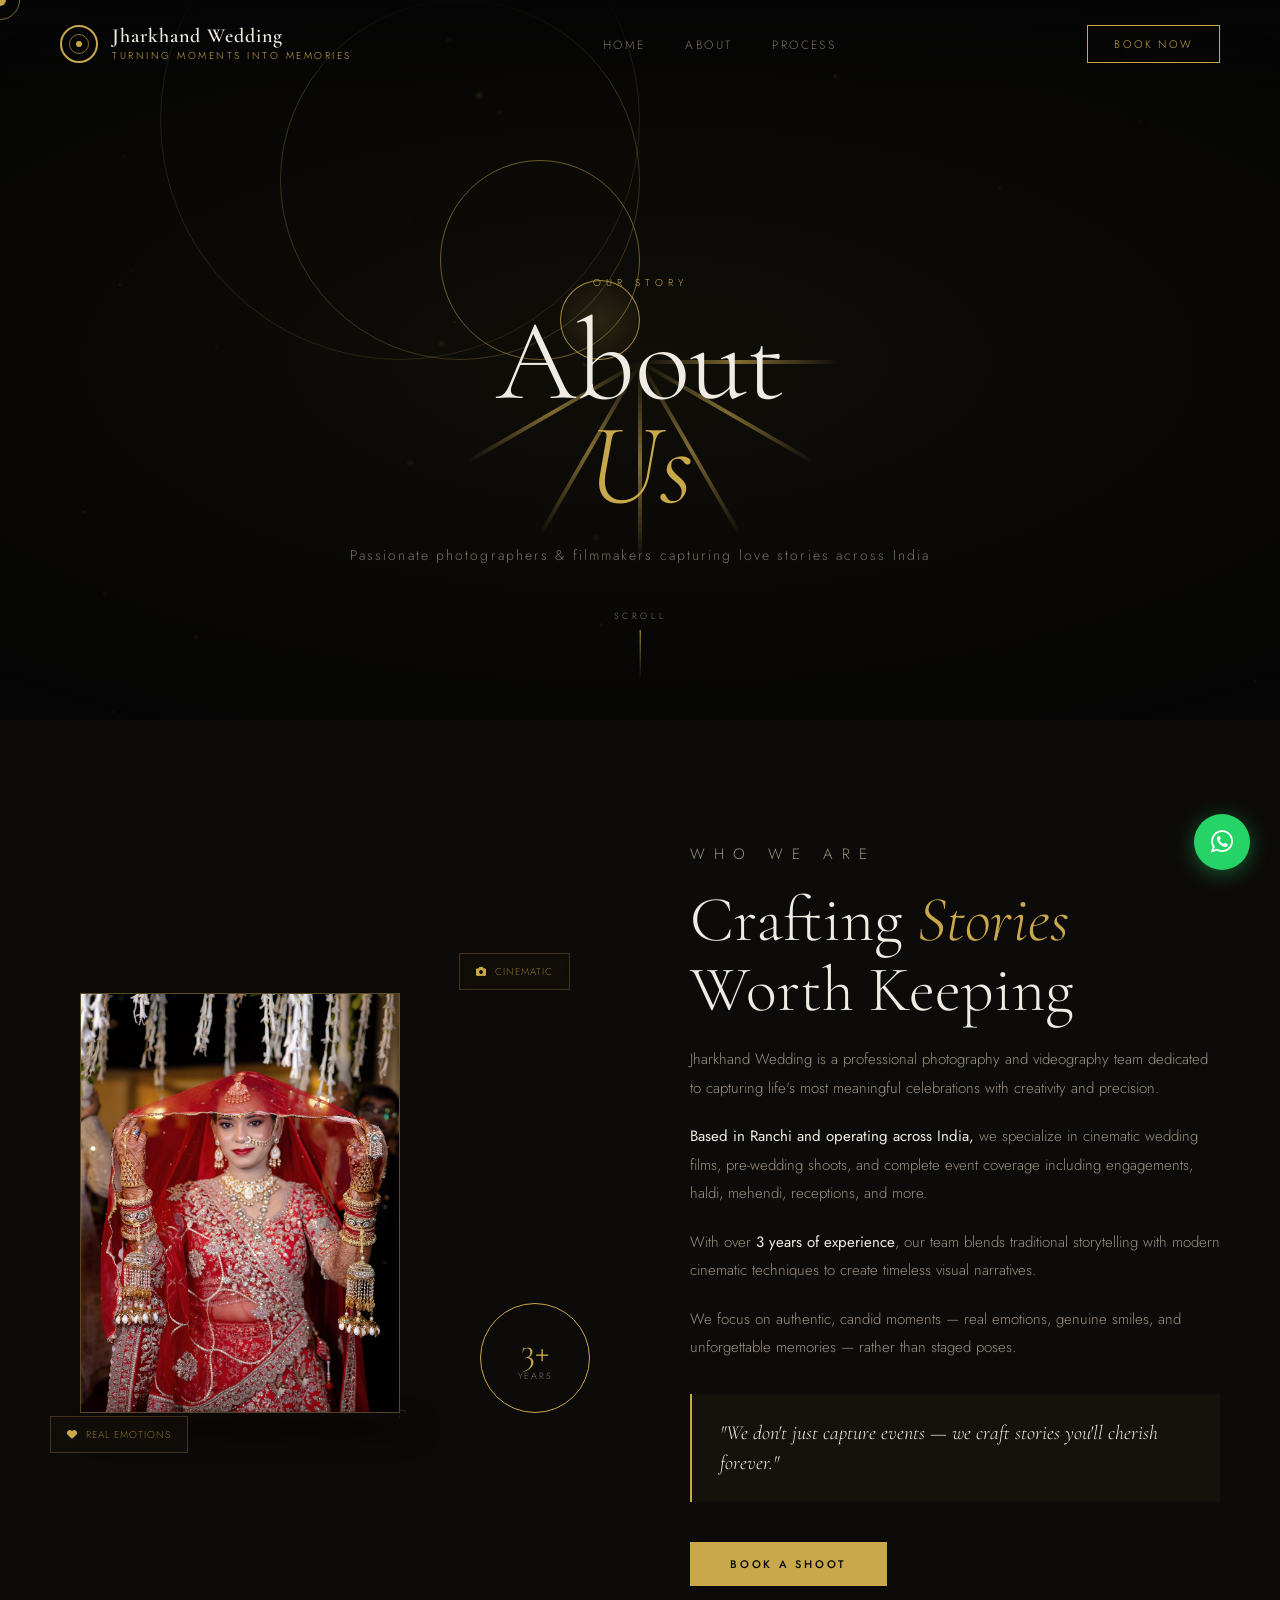
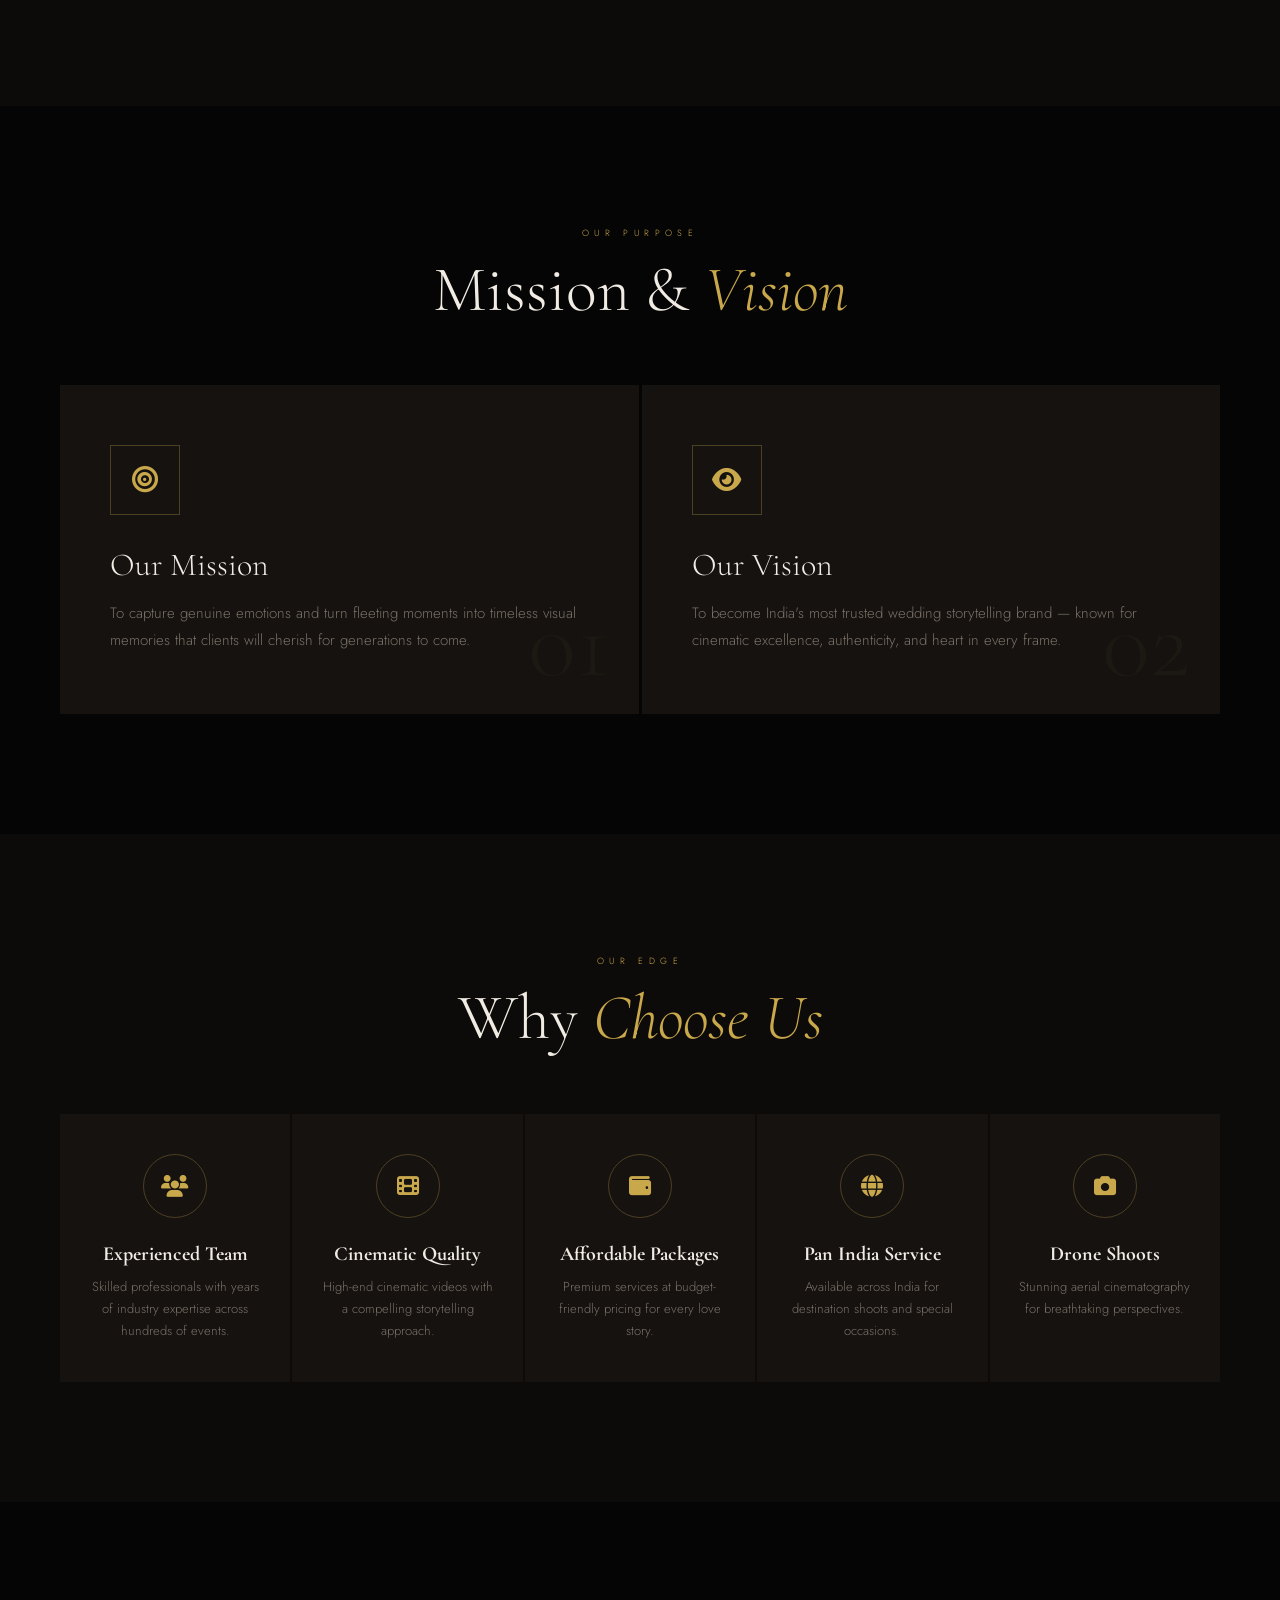
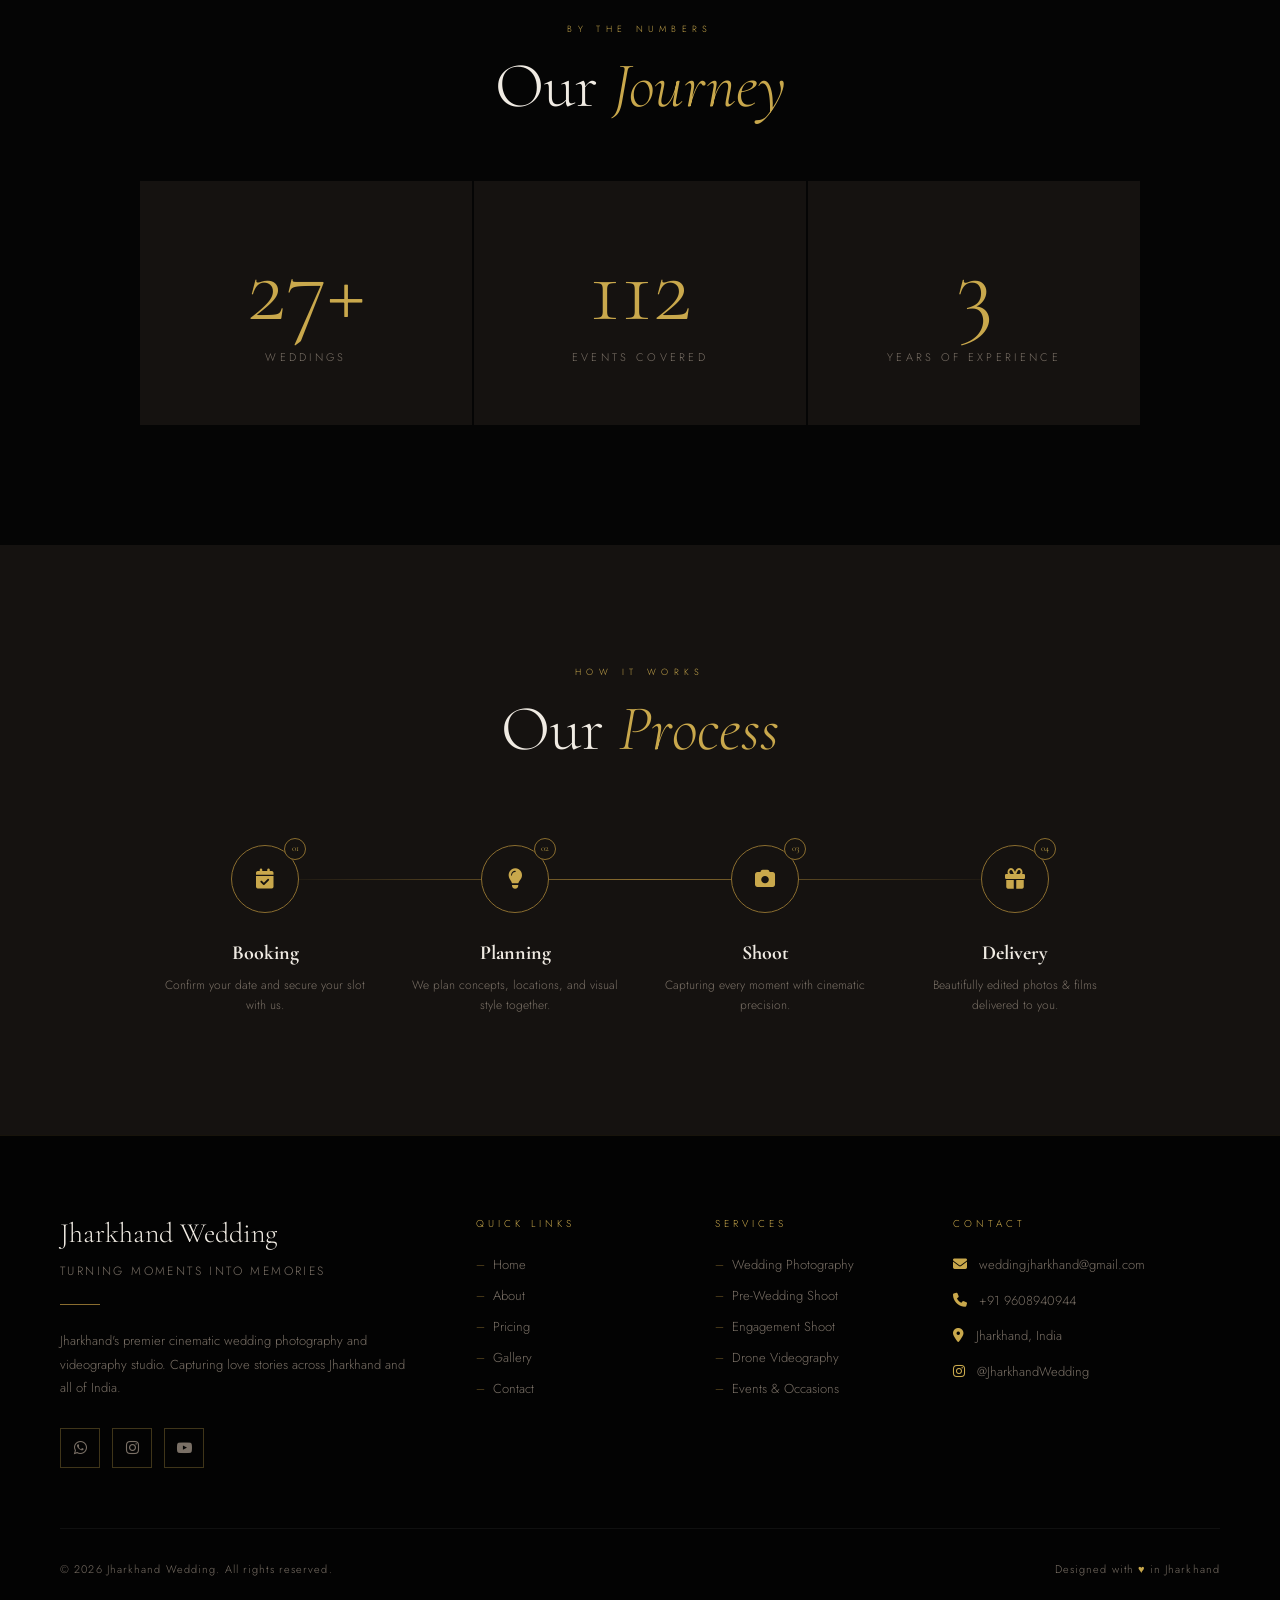
==== commit 6b3a1299: "Update About.html" ====
--- a/About.html
+++ b/About.html
@@ -1701,7 +1701,7 @@
                             href="mailto:weddingjharkhand@gmail.com">weddingjharkhand@gmail.com</a></span></div>
                 <div class="footer-contact-item"><i class="fas fa-phone"></i><span><a href="tel:+919608940944">+91
                             9608940944</a></span></div>
-                <div class="footer-contact-item"><i class="fas fa-map-marker-alt"></i><span>Simdega · Ranchi ·
+                <div class="footer-contact-item"><i class="fas fa-map-marker-alt"></i><span>
                         Jharkhand, India</span></div>
                 <div class="footer-contact-item"><i class="fa fa-instagram"></i><span><a
                             href="https://www.instagram.com/jharkhandwedding/"
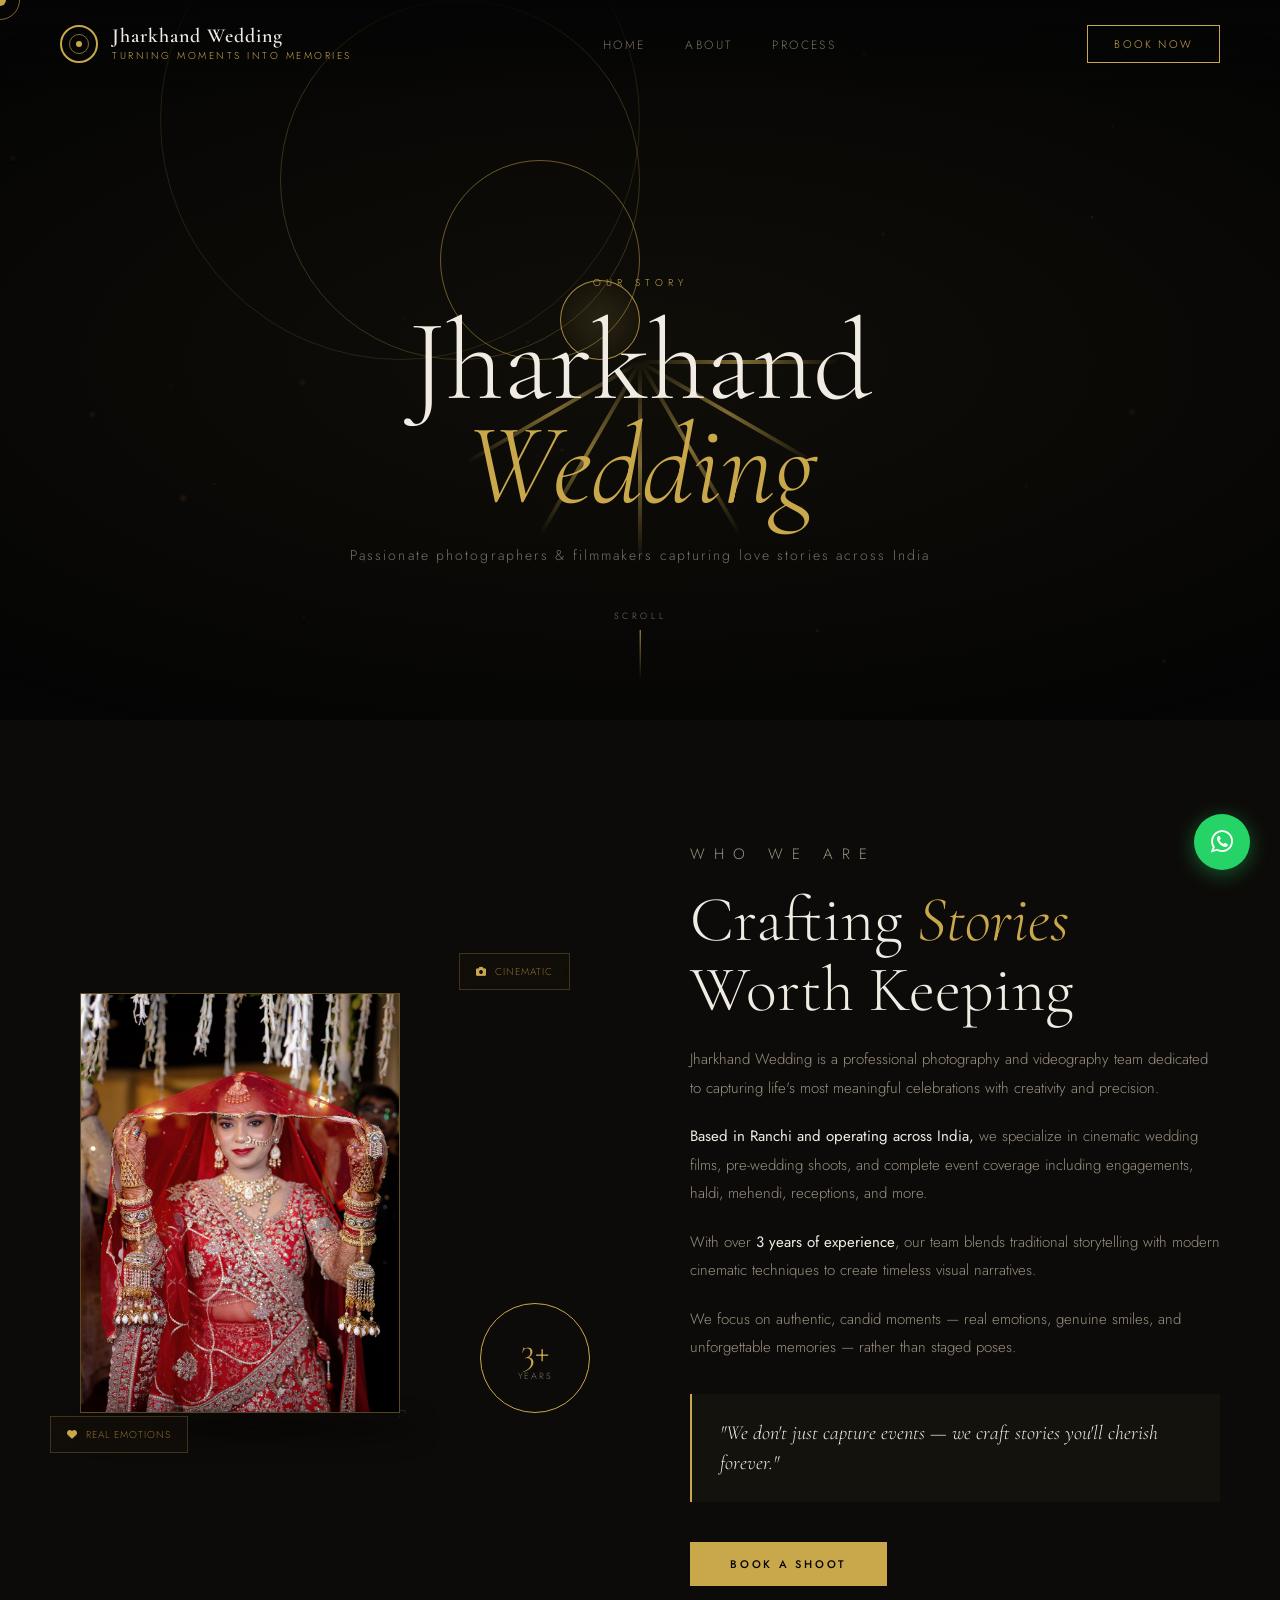
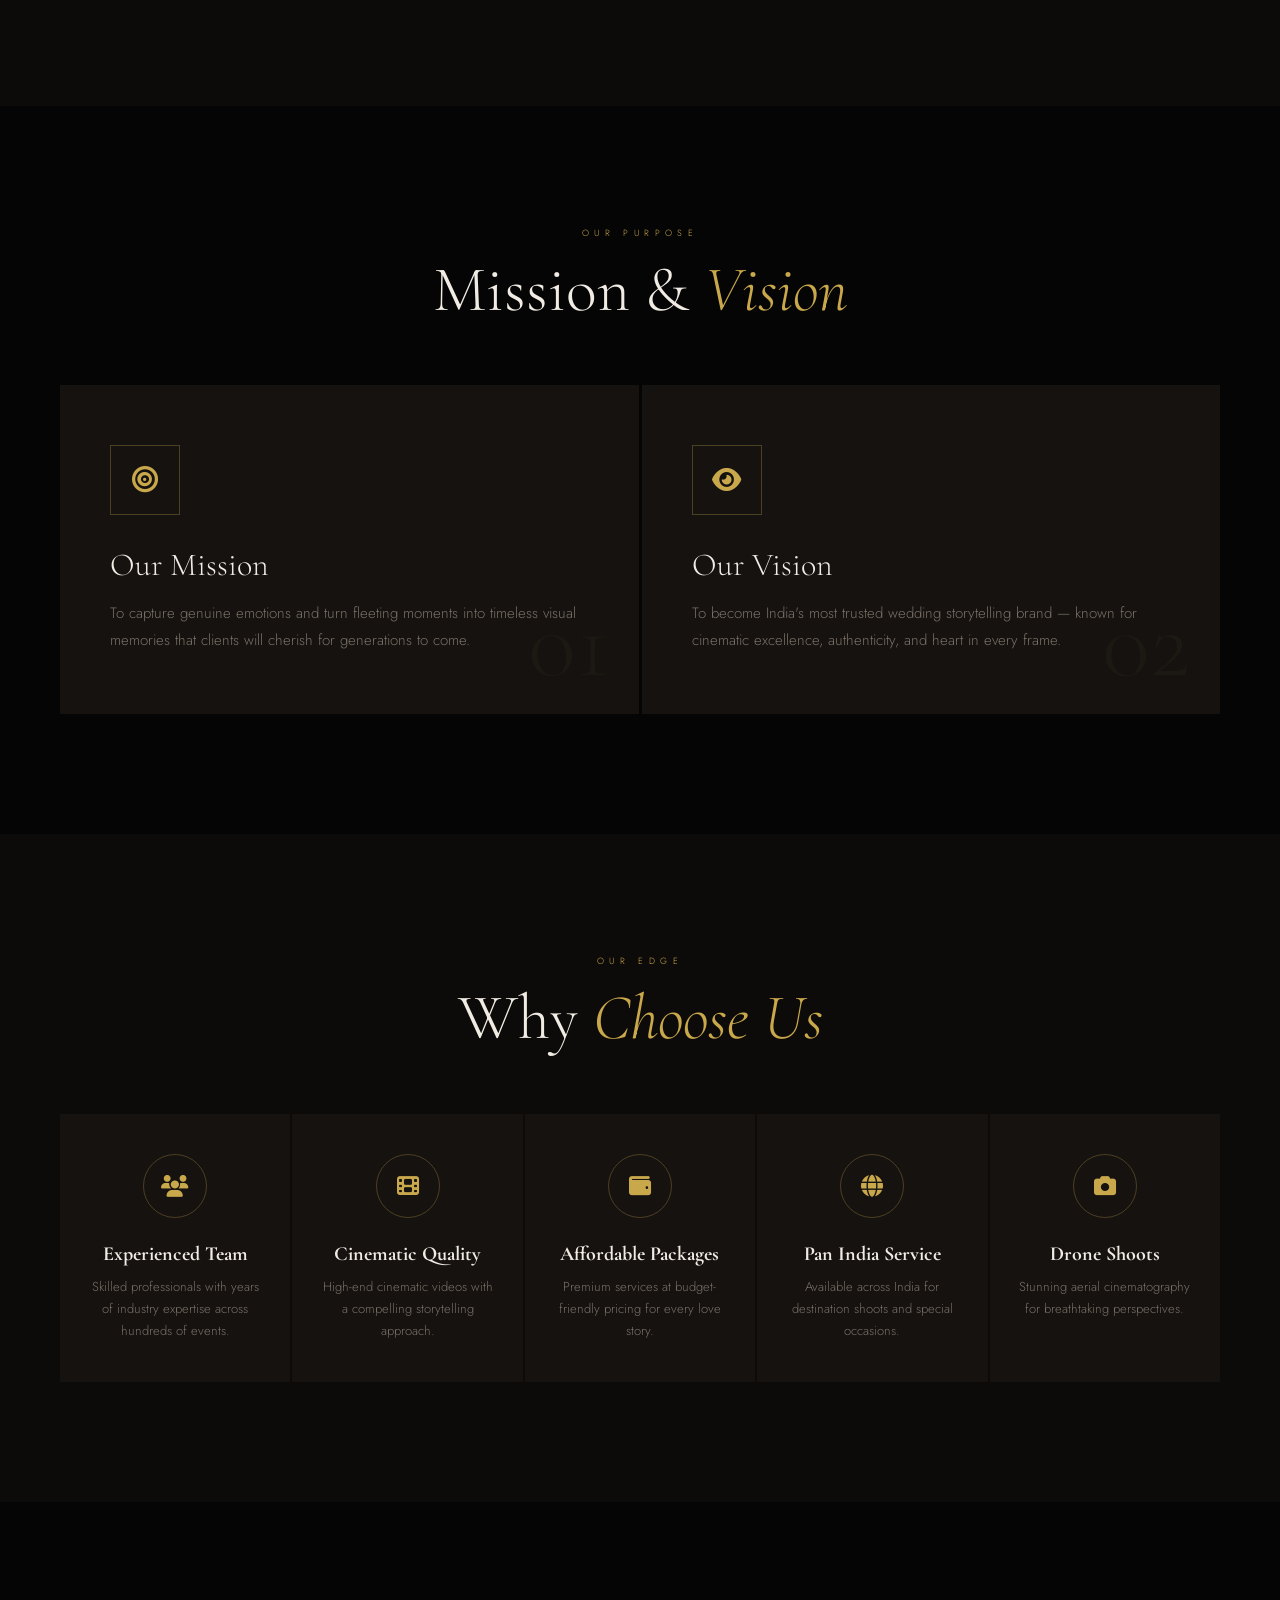
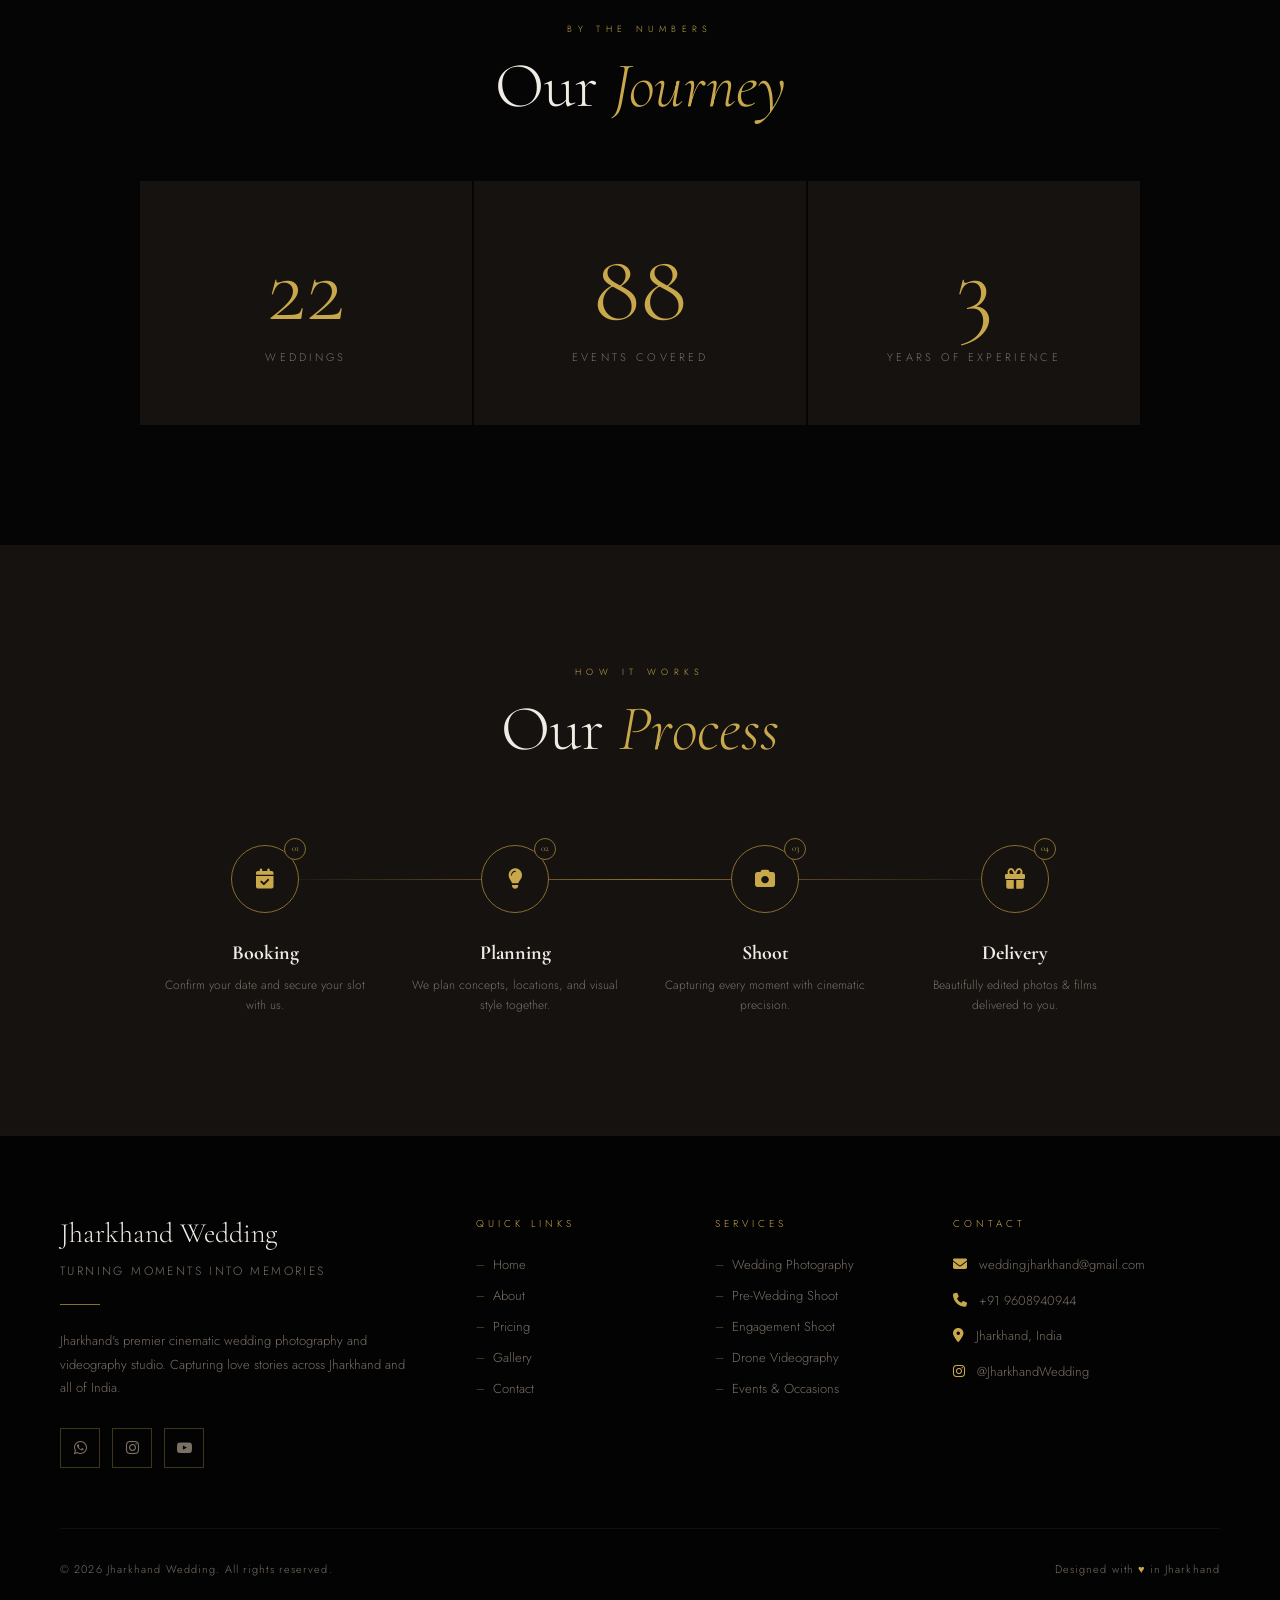
==== commit 474e42d4: "Update About.html" ====
--- a/About.html
+++ b/About.html
@@ -1475,7 +1475,7 @@
 
         <div class="page-hero-content">
             <p class="hero-eyebrow">Our Story</p>
-            <h1 class="hero-title">About <em>Us</em></h1>
+            <h1 class="hero-title">Jharkhand <em>Wedding</em></h1>
             <p class="hero-tagline">Passionate photographers & filmmakers capturing love stories across India</p>
         </div>
 
